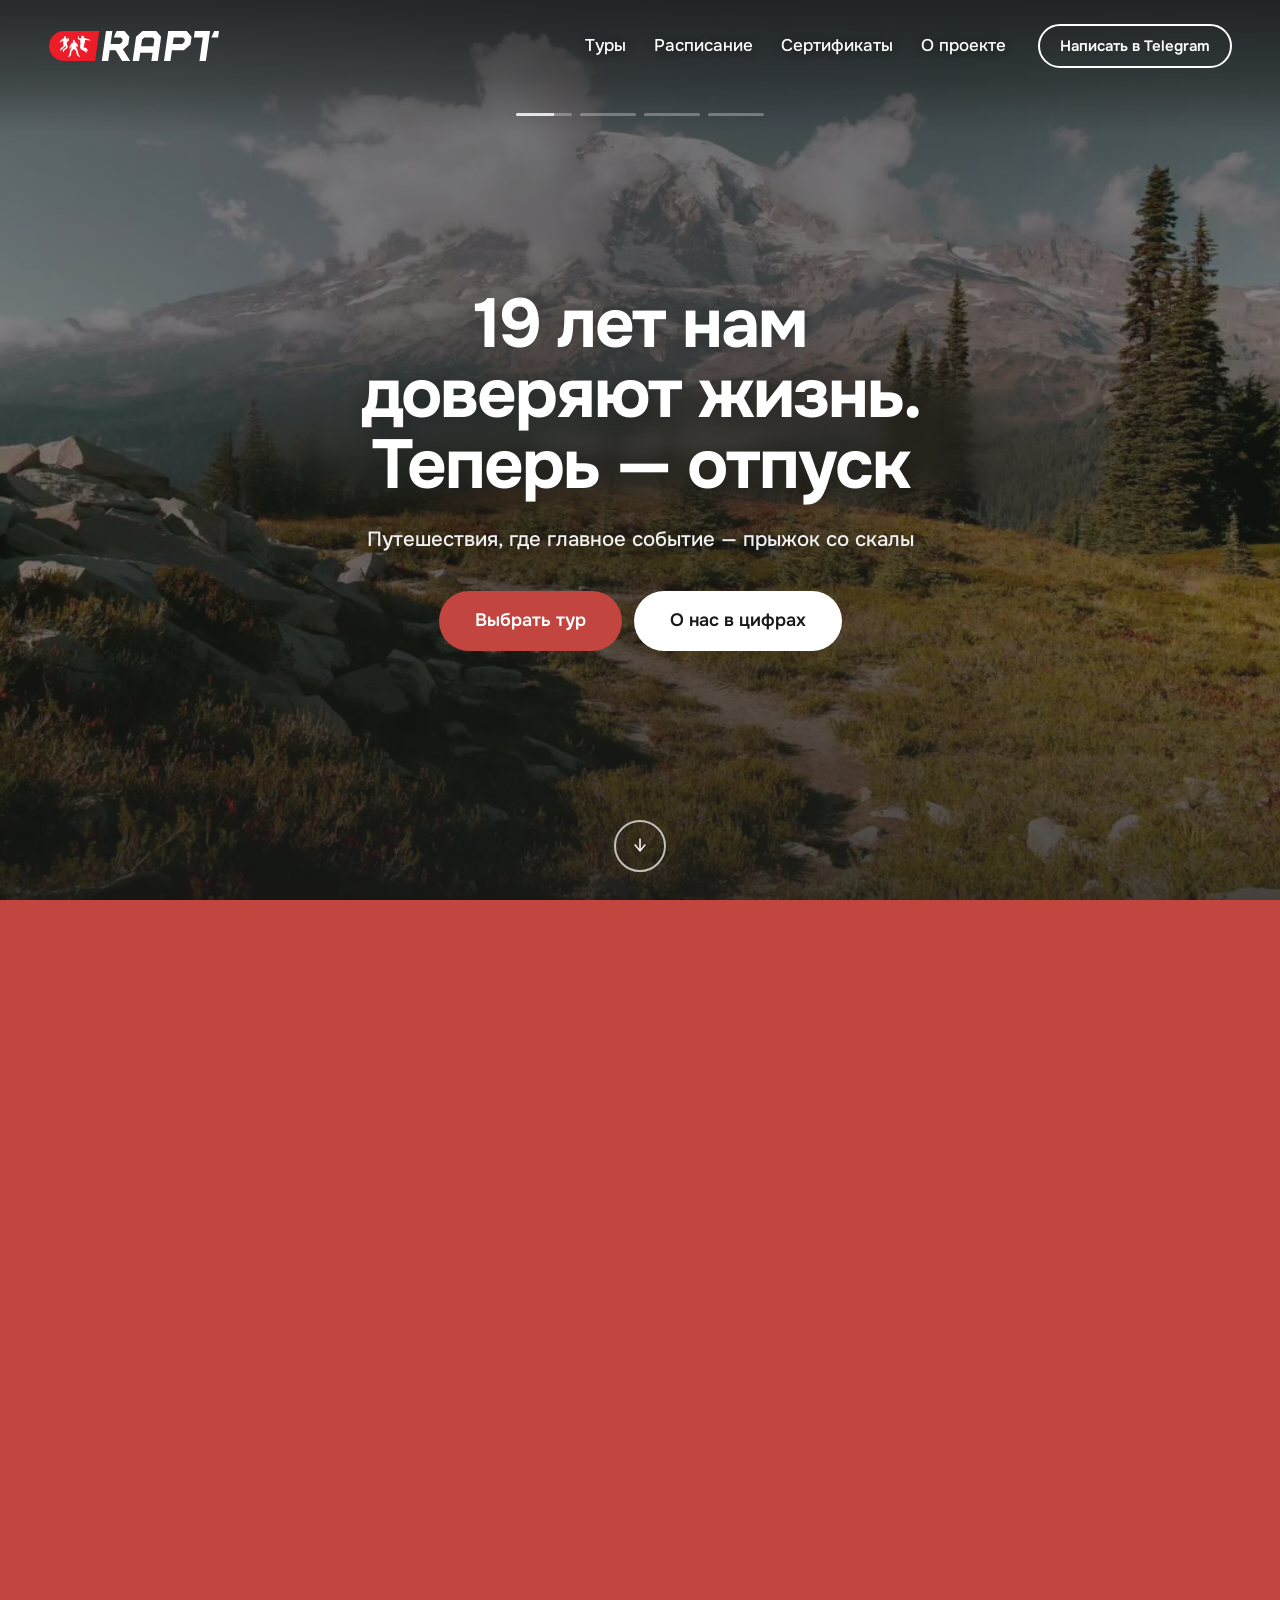
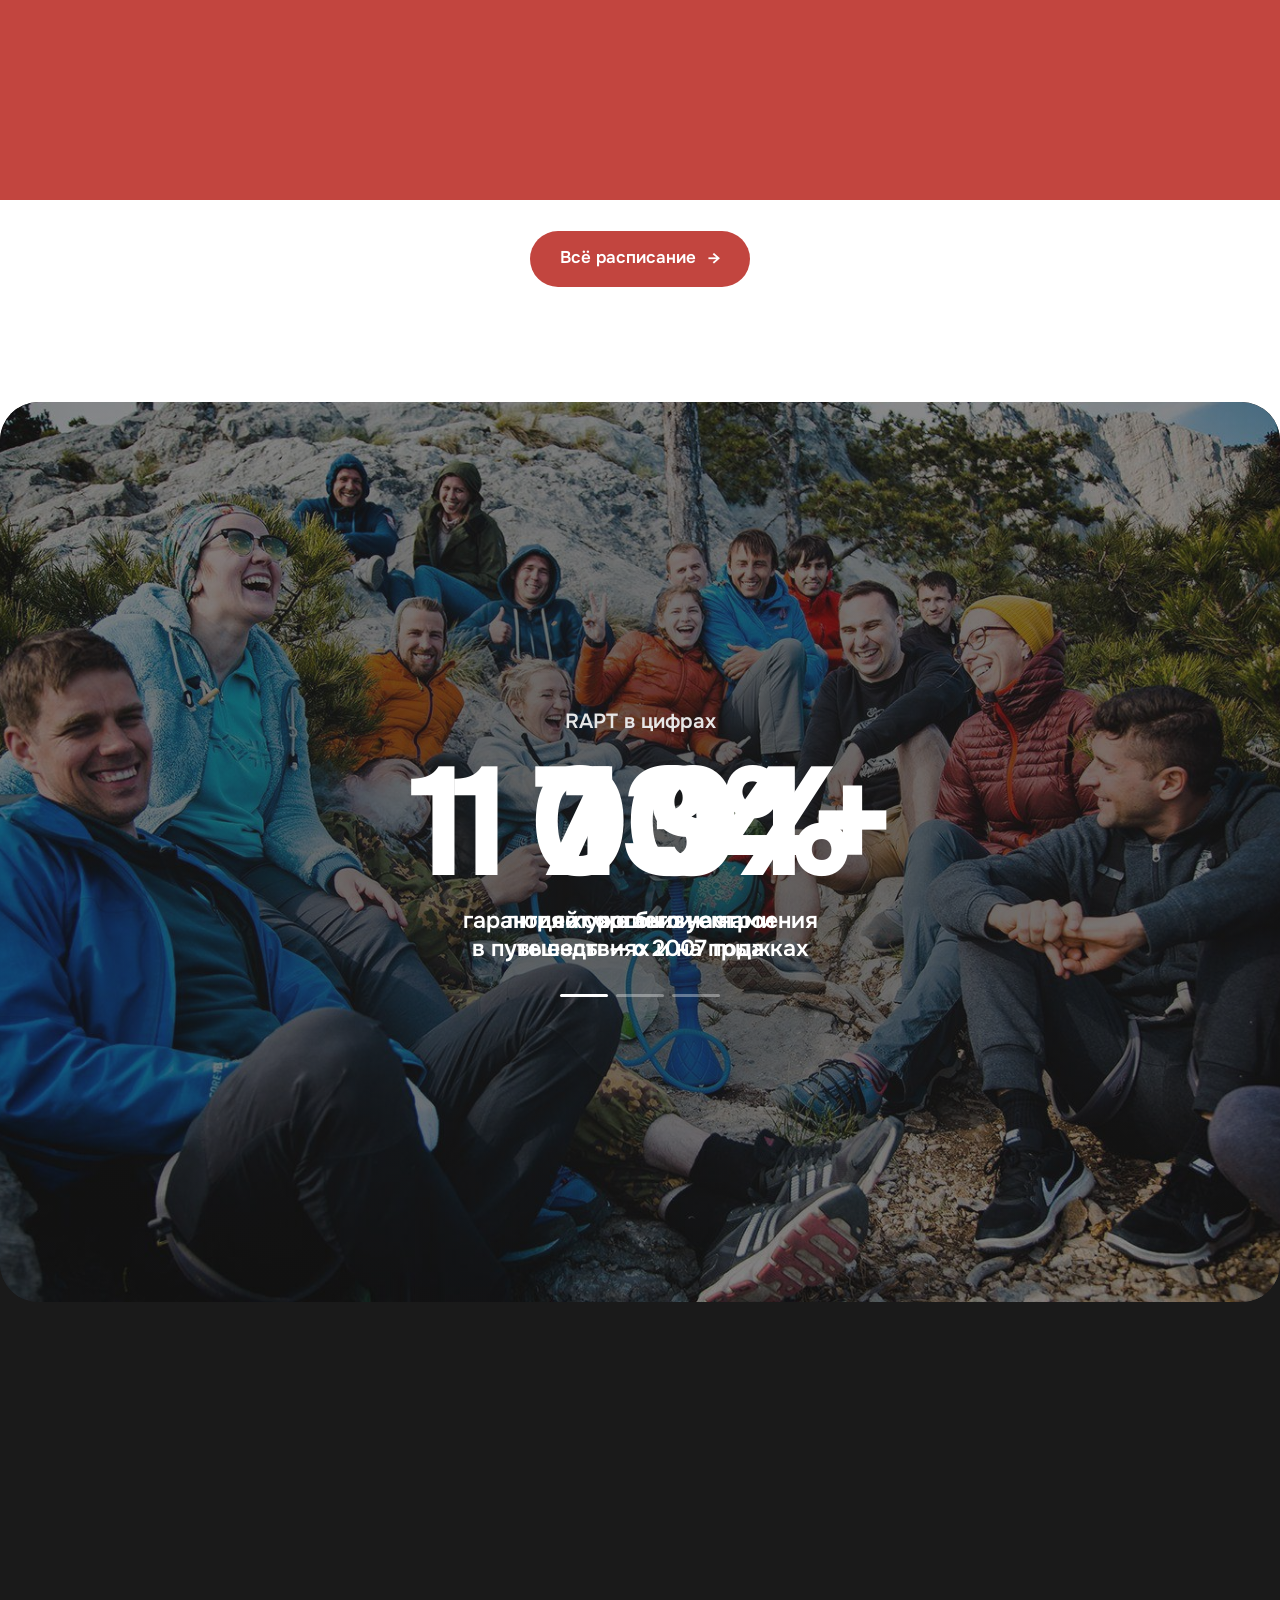
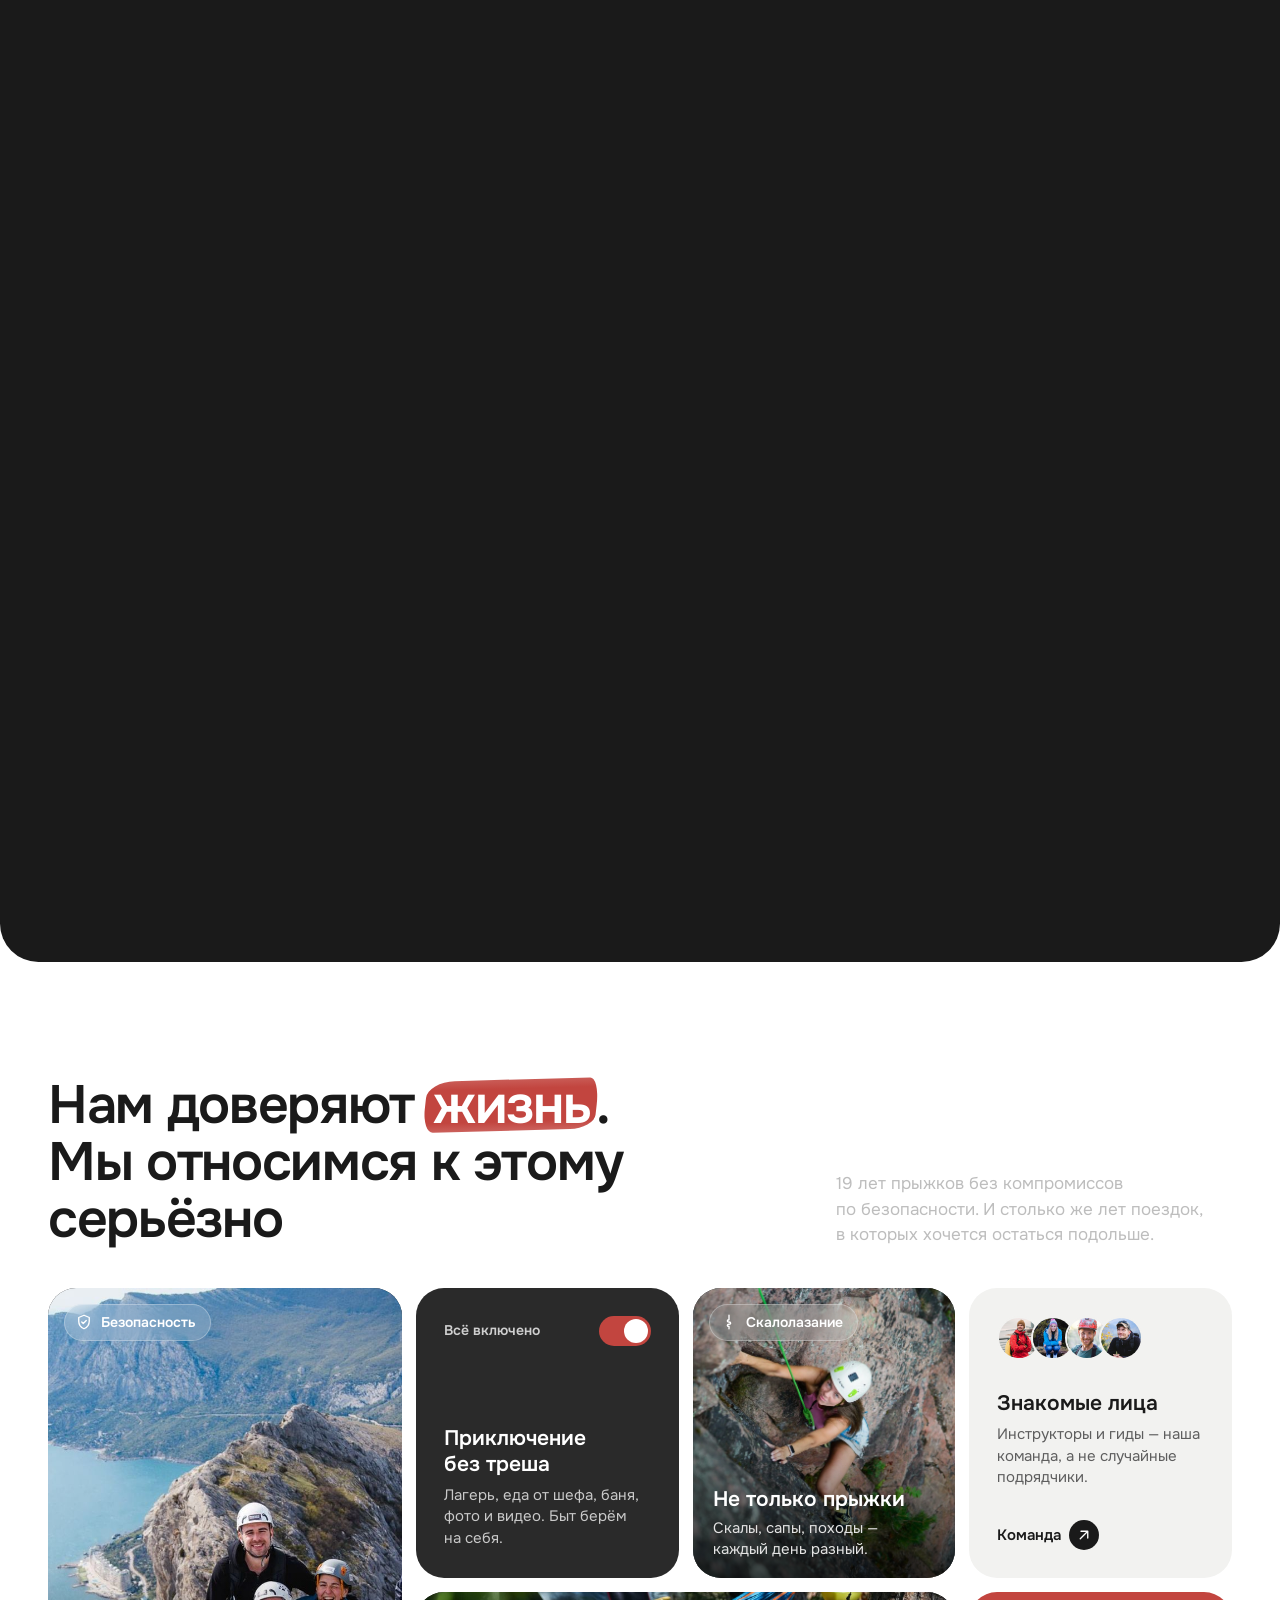
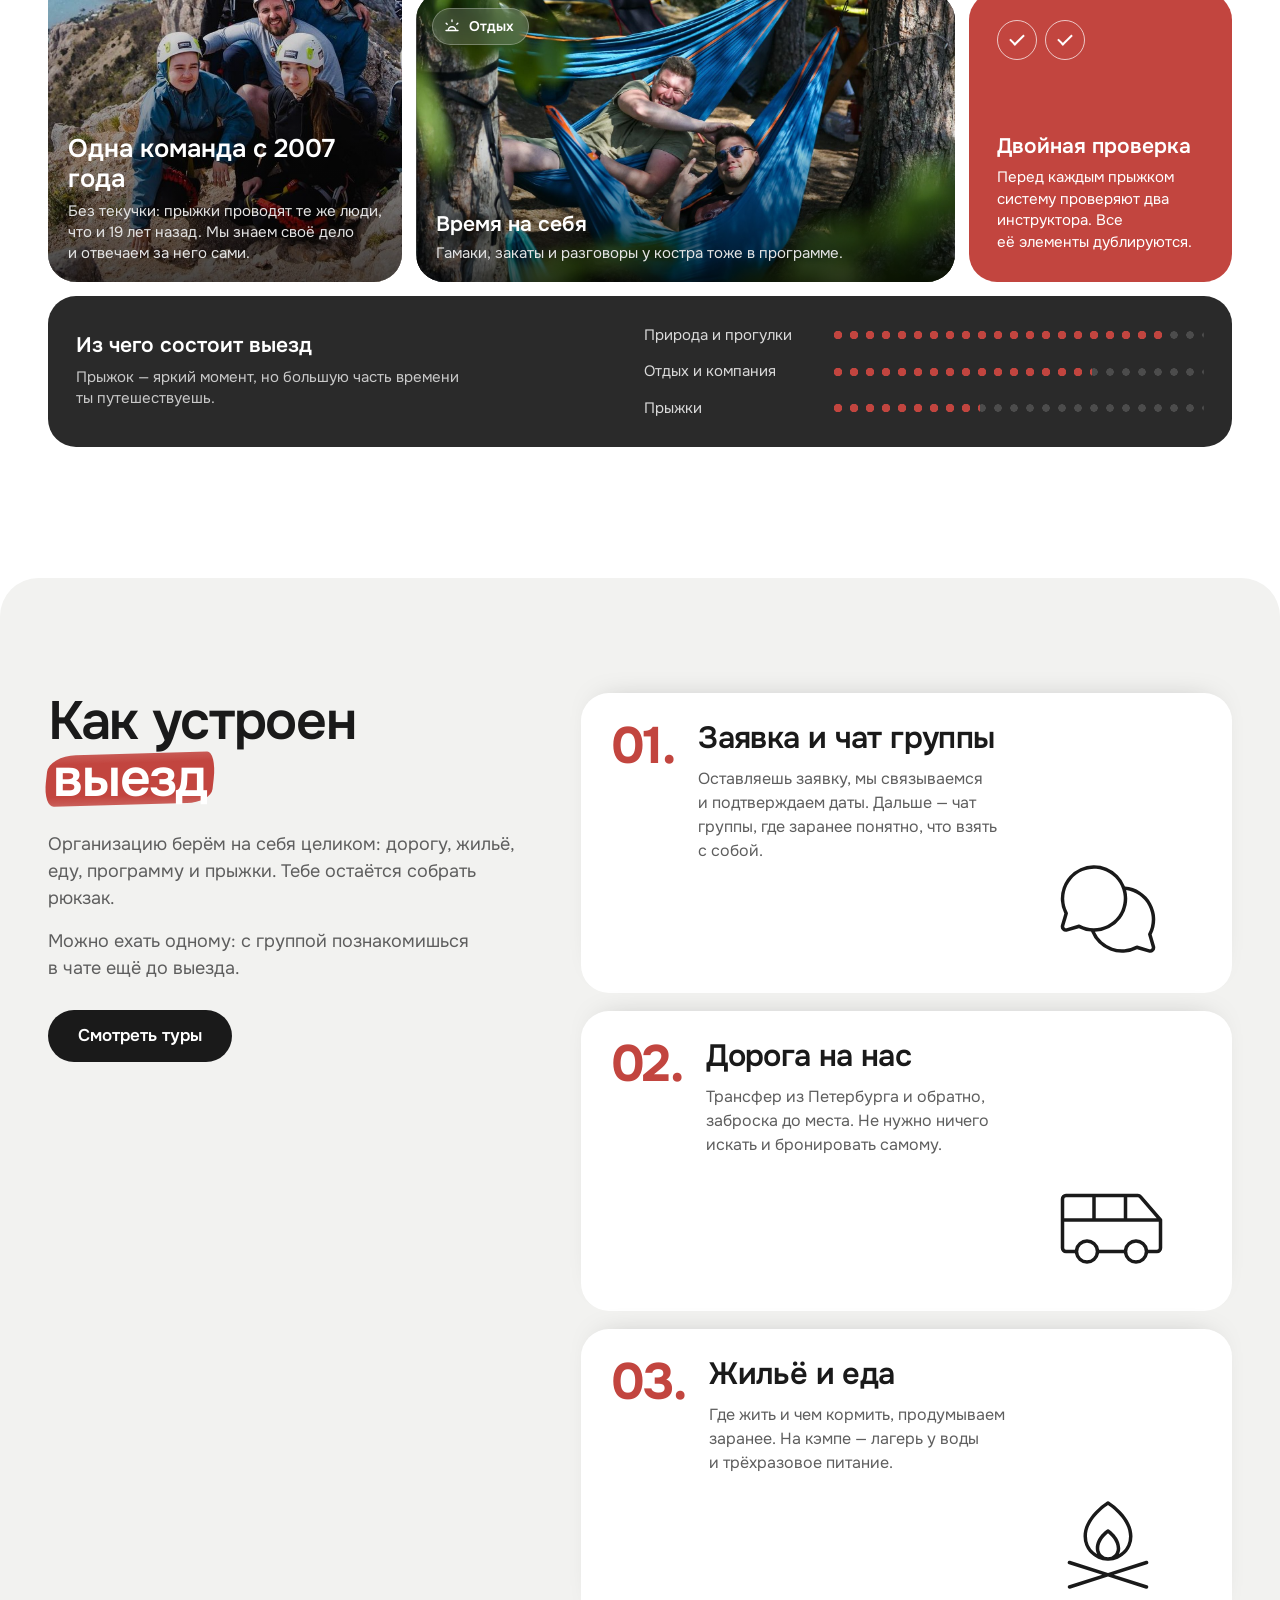
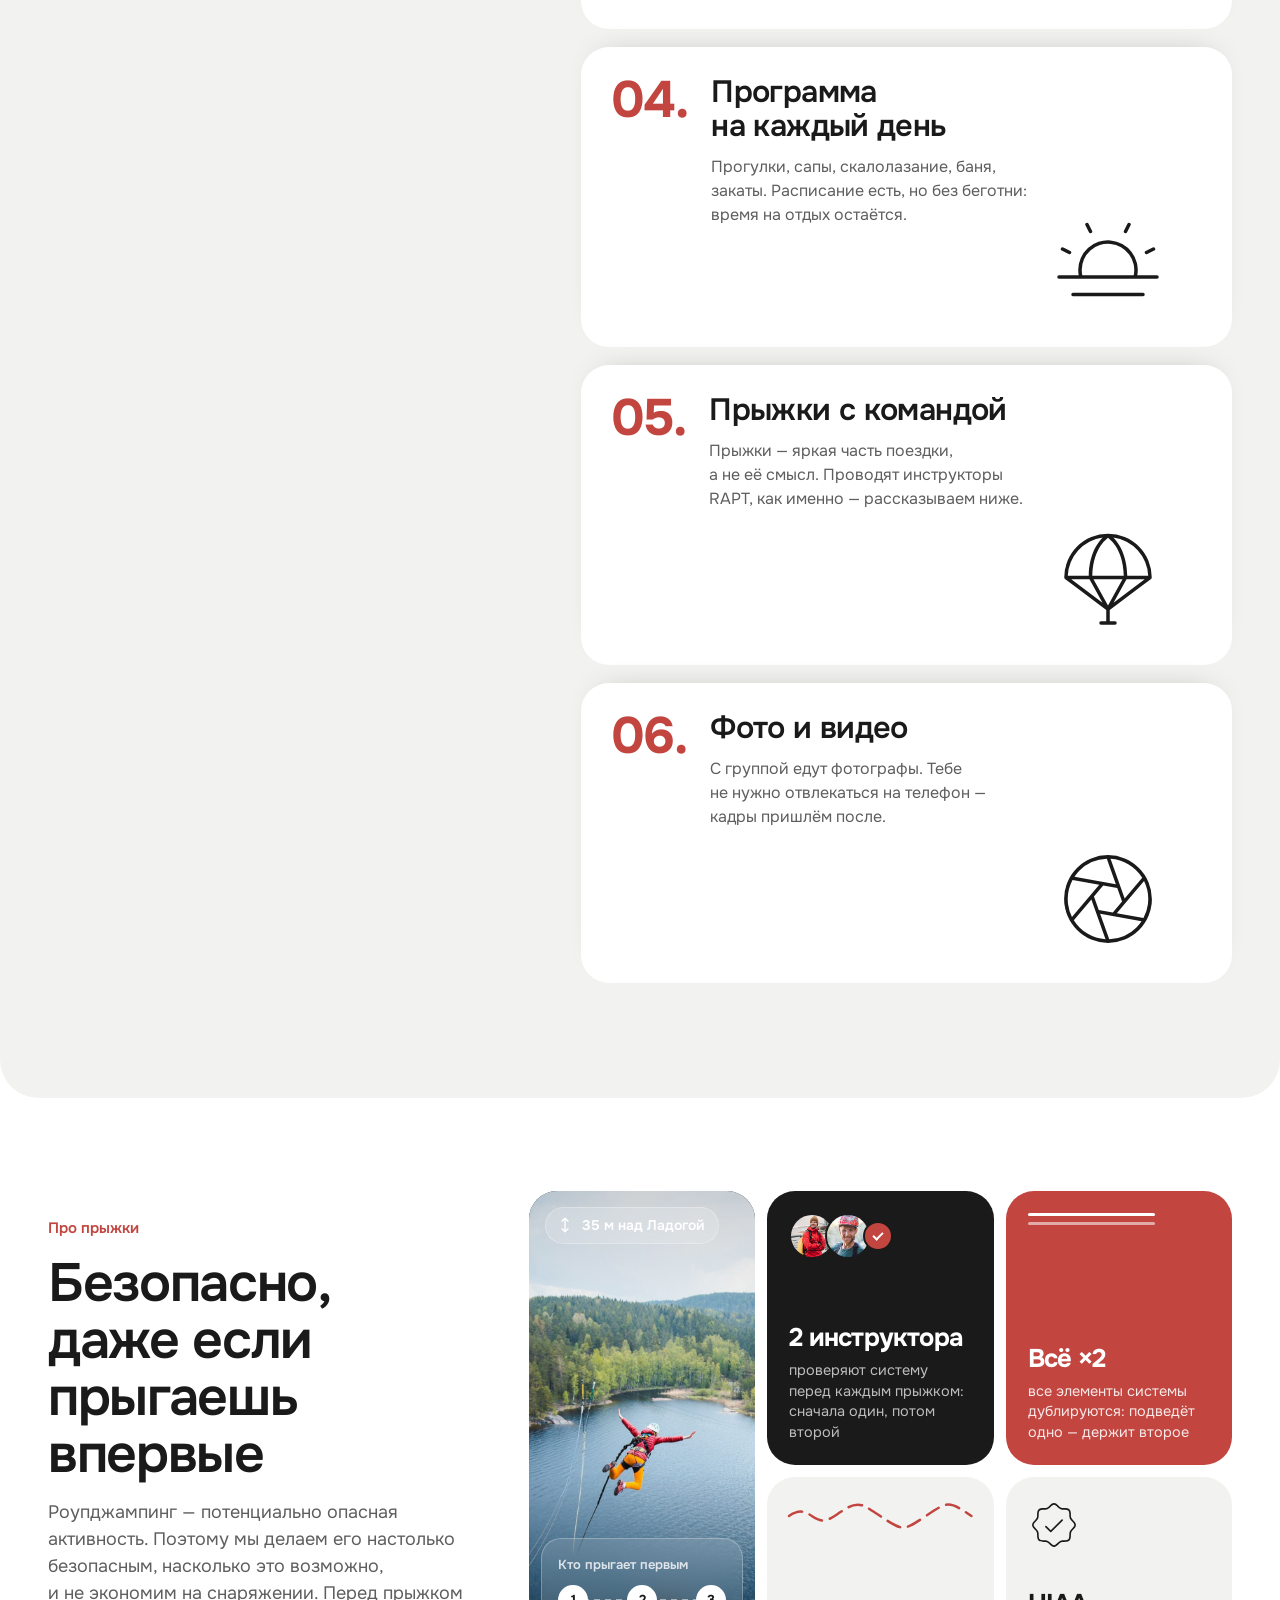
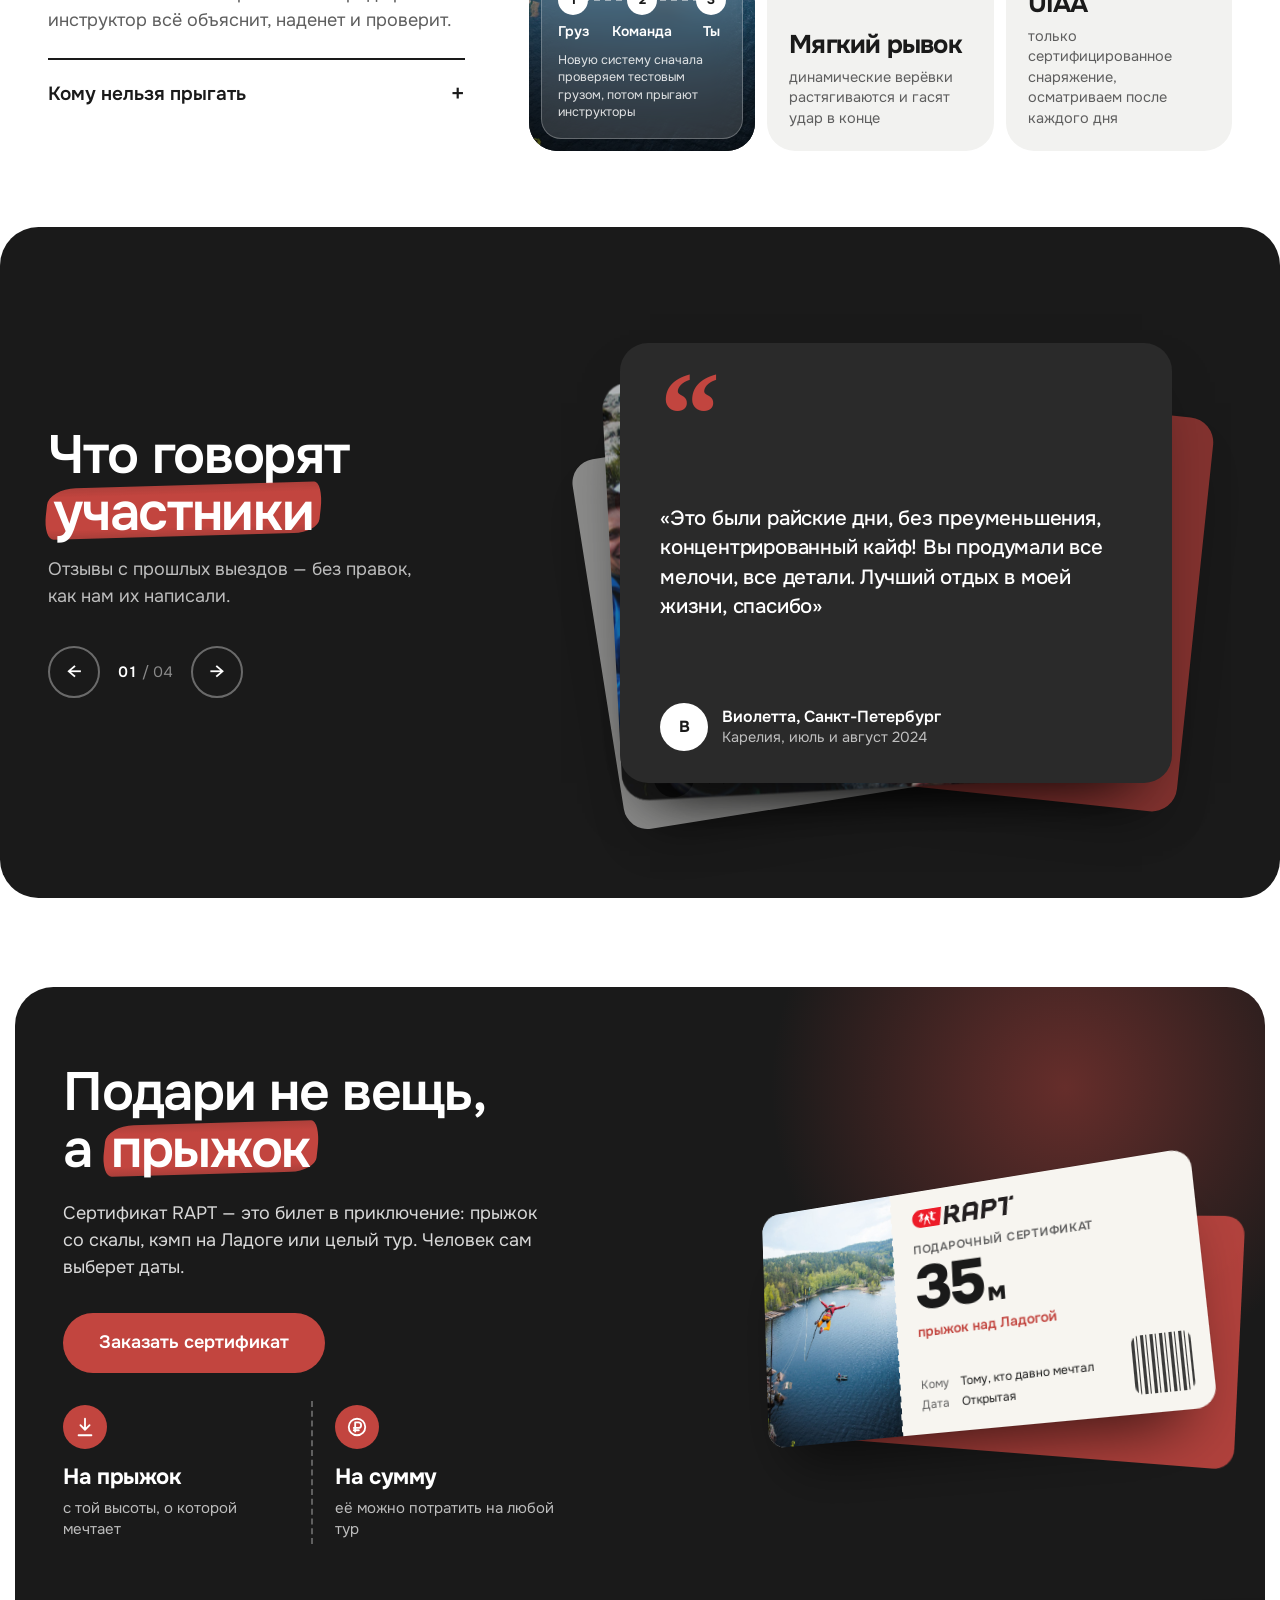
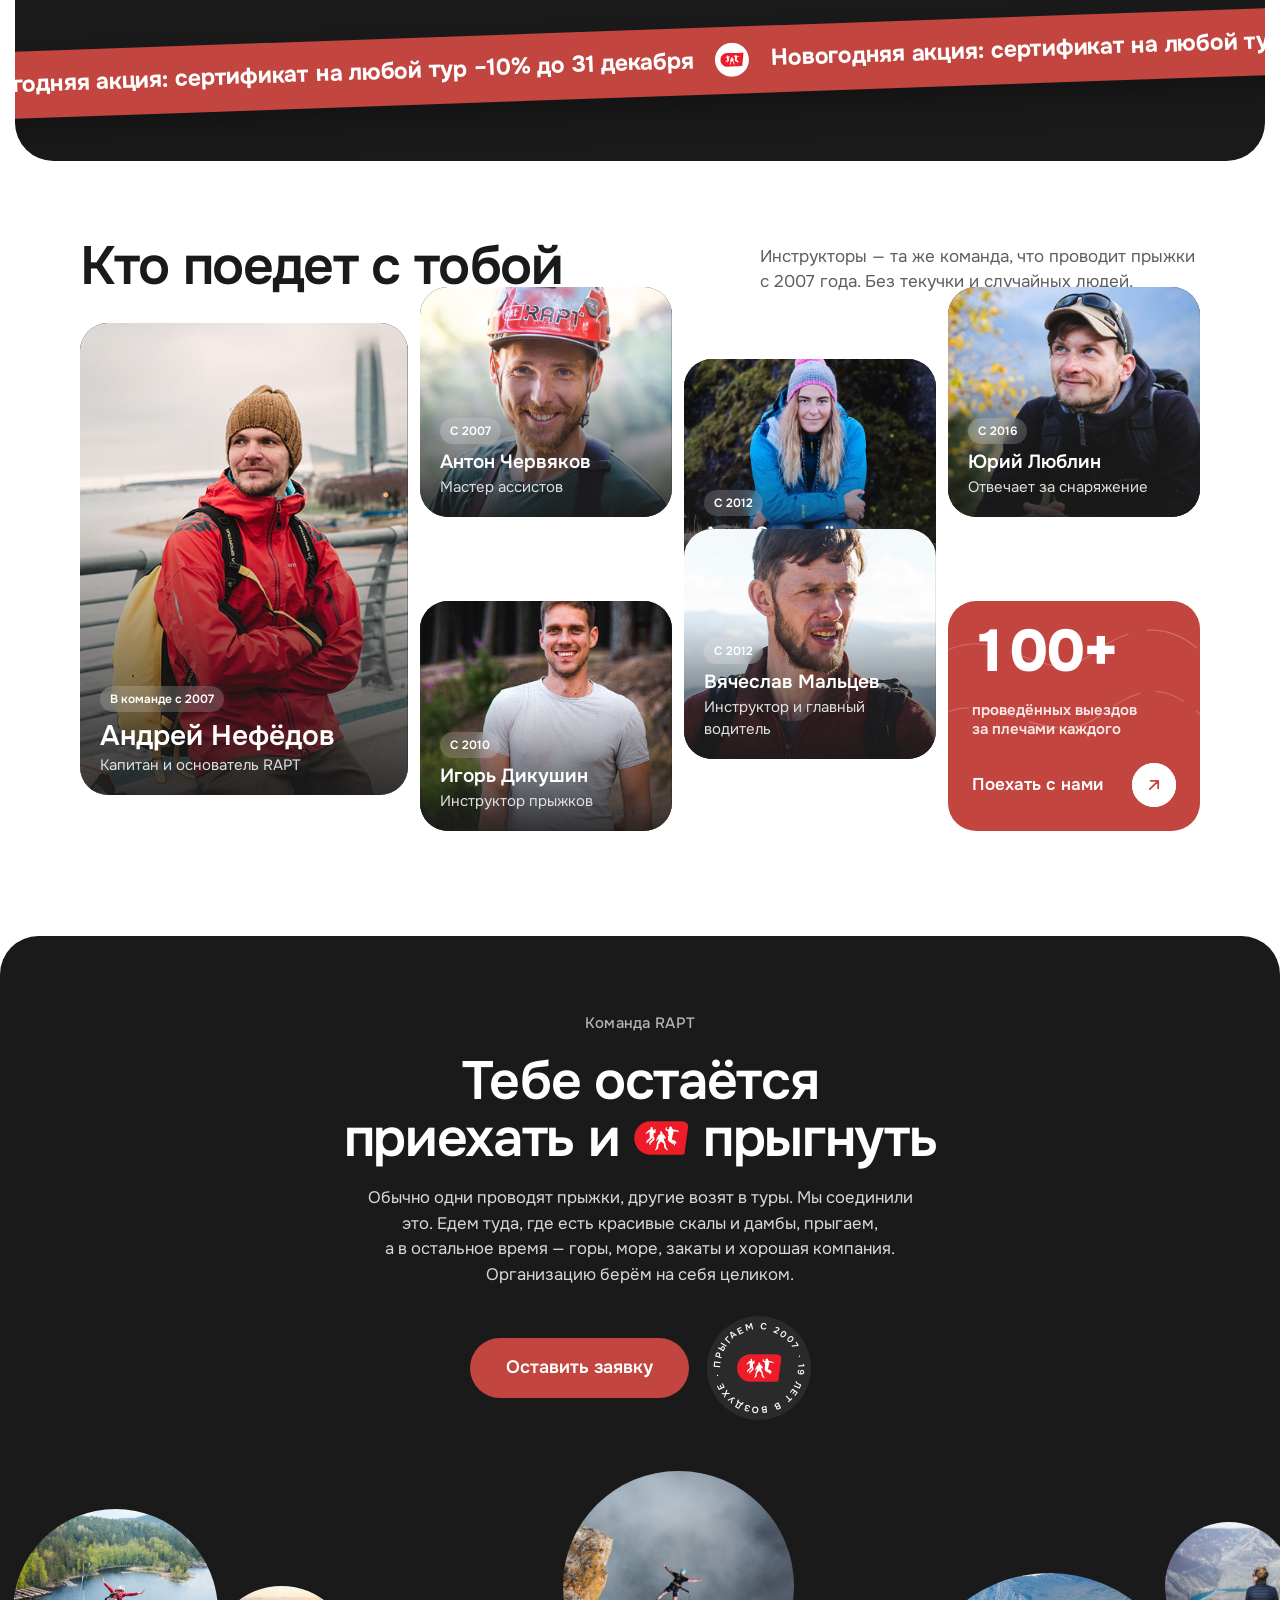
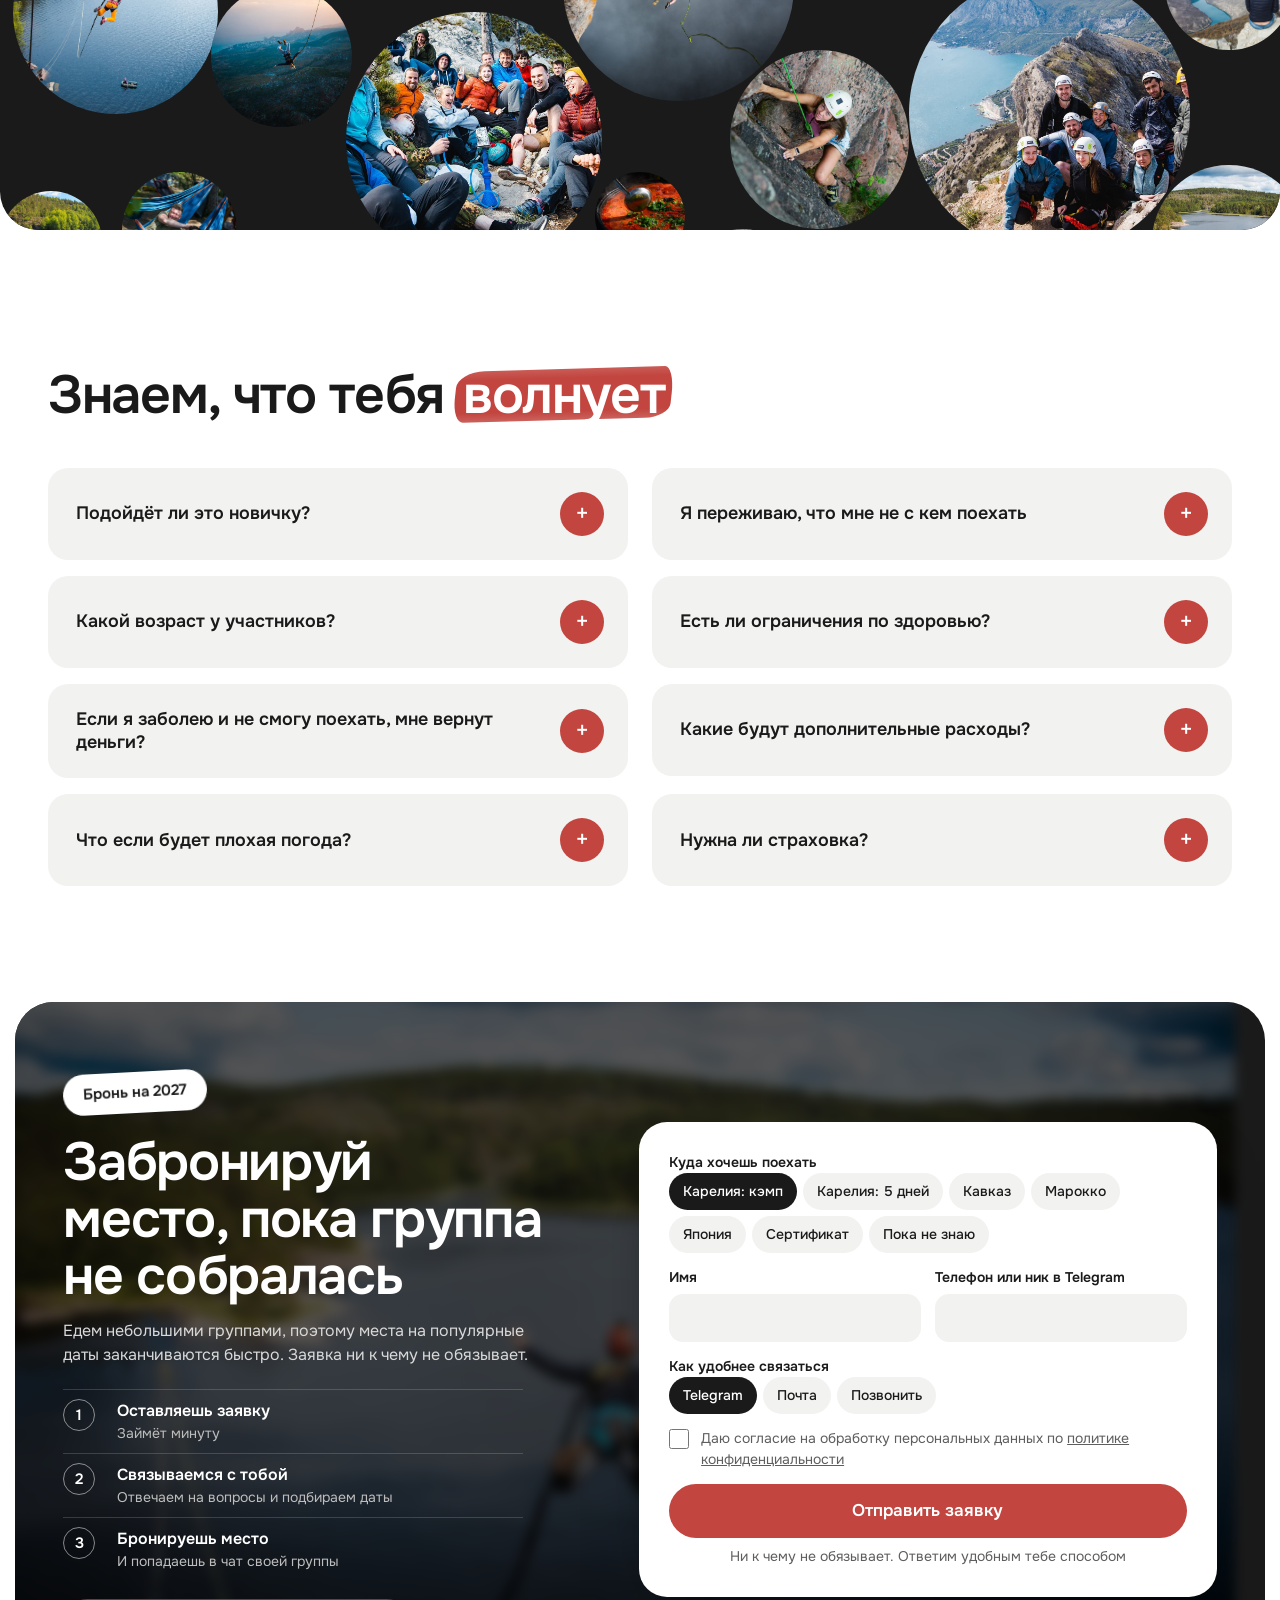
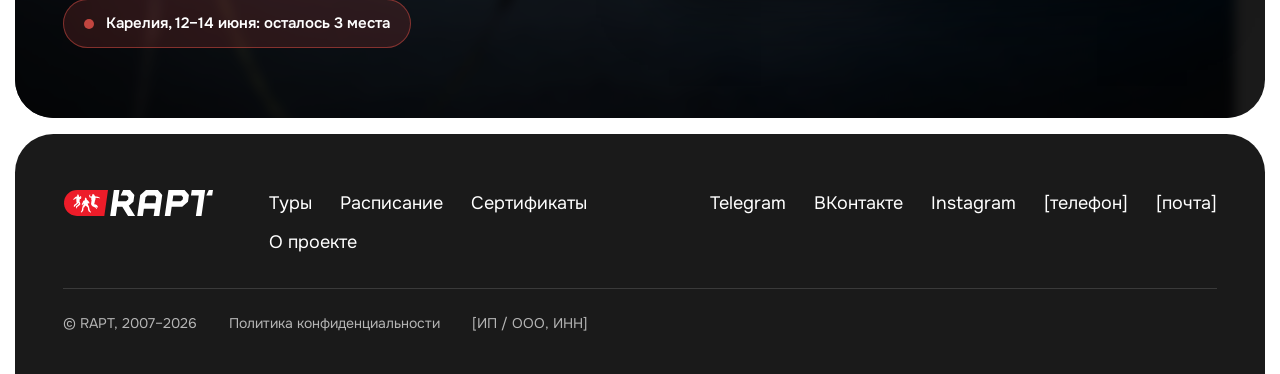
==== index.html @ cc31fd31 "RAPT: прототип сайта (главная и страница тура) Co-Authored-By: Claude Opus 5.5 <noreply@anthropic.co" ====
<!doctype html>
<html lang="ru">
<head>
<meta charset="utf-8">
<meta name="viewport" content="width=device-width, initial-scale=1">
<title>RAPT&nbsp;— туры с&nbsp;прыжками и&nbsp;роупджампинг</title>
<meta name="description" content="RAPT: путешествия, где главное событие — прыжок со скалы. Команда проводит прыжки с 2007 года. Карелия, Кавказ, Марокко, Япония и другие направления.">
<link rel="preconnect" href="https://fonts.googleapis.com">
<link rel="preconnect" href="https://fonts.gstatic.com" crossorigin>
<link rel="stylesheet" href="https://fonts.googleapis.com/css2?family=Onest:wght@400;500;600;700&display=swap">
<link rel="stylesheet" href="css/style.css?v=20261120n">
<link rel="icon" href="assets/logo/rapt-logo-dark.svg">
<!-- Яндекс Метрика: вставить счётчик сюда. Цели: отправка формы (form_sent), клики по Telegram / телефону / почте (contact_click) -->
</head>
<body>

<a class="skip" href="#main">Перейти к&nbsp;содержанию</a>

<header class="header" id="top">
  <div class="header__in">
    <a class="header__logo" href="#top" aria-label="RAPT — на главную">
      <img src="assets/logo/rapt-logo-light.svg" alt="RAPT" width="171" height="30">
    </a>
    <nav class="nav" id="nav" aria-label="Основное меню">
      <a href="#tours">Туры</a>
      <a href="#tours">Расписание</a>
      <a href="#certificates">Сертификаты</a>
      <a href="#about">О&nbsp;проекте</a>
    </nav>
    <a class="btn btn--ghost header__tg" href="https://t.me/" data-goal="contact_click">Написать в&nbsp;Telegram</a>
    <button class="burger" type="button" aria-expanded="false" aria-controls="nav" aria-label="Открыть меню"><span></span><span></span></button>
  </div>
</header>

<main id="main">

  <!-- 1. Первый экран: слайдер. Слайды листаются сами, полоски сверху показывают прогресс.
       Первый слайд — позиционирование, дальше — главные туры сезона.
       Фон у всех слайдов общий — одно видео без звука; листаются только тексты и кнопки -->
  <section class="slider" id="slider" aria-roledescription="карусель" aria-label="Главное">
    <video class="slider__video" autoplay muted loop playsinline poster="assets/video/cert-hero-poster.jpg" aria-hidden="true">
      <source src="assets/video/cert-hero.mp4" type="video/mp4">
    </video>
    <div class="slider__shade" aria-hidden="true"></div>

    <div class="slider__bars" role="tablist" aria-label="Выбор слайда">
      <button role="tab" aria-label="Слайд 1: RAPT" aria-selected="true"><i></i></button>
      <button role="tab" aria-label="Слайд 2: Карелия"><i></i></button>
      <button role="tab" aria-label="Слайд 3: Кавказ"><i></i></button>
      <button role="tab" aria-label="Слайд 4: Сертификат"><i></i></button>
    </div>

    <div class="slide is-active" aria-roledescription="слайд" aria-label="1 из 4">
      <div class="slide__in">
        <h1 class="slide__title">19&nbsp;лет нам доверяют жизнь. Теперь&nbsp;— отпуск</h1>
        <p class="slide__sub">Путешествия, где главное событие&nbsp;— прыжок со&nbsp;скалы</p>
        <div class="slide__btns">
          <a class="btn btn--red btn--lg" href="#tours">Выбрать тур</a>
          <a class="btn btn--white btn--lg" href="#numbers">О&nbsp;нас в&nbsp;цифрах</a>
        </div>
      </div>
    </div>

    <div class="slide" aria-roledescription="слайд" aria-label="2 из 4" aria-hidden="true">
      <div class="slide__in">
        <p class="slide__tag">Лето 2027</p>
        <h2 class="slide__title">Карелия: три дня без&nbsp;города</h2>
        <p class="slide__sub">Шхера на&nbsp;Ладоге, прыжки над&nbsp;водой, баня на&nbsp;берегу</p>
        <div class="slide__btns"><a class="btn btn--white btn--lg" href="tour.html" tabindex="-1">Смотреть программу</a></div>
      </div>
    </div>

    <div class="slide" aria-roledescription="слайд" aria-label="3 из 4" aria-hidden="true">
      <div class="slide__in">
        <p class="slide__tag">Набираем группу</p>
        <h2 class="slide__title">Кавказ: каньоны, горы и&nbsp;прыжки</h2>
        <p class="slide__sub">7–14 августа 2027, 8 дней</p>
        <div class="slide__btns"><a class="btn btn--white btn--lg" href="#tours" tabindex="-1">Подробнее</a></div>
      </div>
    </div>

    <div class="slide" aria-roledescription="слайд" aria-label="4 из 4" aria-hidden="true">
      <div class="slide__in">
        <p class="slide__tag">Подарок</p>
        <h2 class="slide__title">Сертификат на&nbsp;прыжок, который запомнят</h2>
        <p class="slide__sub">На&nbsp;конкретную высоту или&nbsp;на&nbsp;любой тур</p>
        <div class="slide__btns"><a class="btn btn--white btn--lg" href="#certificates" tabindex="-1">Выбрать сертификат</a></div>
      </div>
    </div>

    <a class="slider__down" href="#tours" aria-label="Листать вниз">↓</a>
  </section>

  <!-- 3. Ближайшие туры. Даты, цены и места — пока рыба, заменить на настоящие.
       Фото в карточке: несколько <img> внутри .card__ph--gallery, при наведении они листаются по движению мыши.
       Полоса «занято N из M мест»: в style у .seats задаётся --fill (доля занятых мест, от 0 до 1) -->
  <section class="tours" id="tours" aria-labelledby="tours-title">
    <svg width="0" height="0" style="position:absolute" aria-hidden="true">
      <symbol id="i-jump" viewBox="0 0 24 24" fill="none" stroke="currentColor" stroke-width="1.8" stroke-linecap="round" stroke-linejoin="round"><path d="M12 3v12m0 0-4-4m4 4 4-4M5 21h14"/></symbol>
      <symbol id="i-level" viewBox="0 0 24 24" fill="none" stroke="currentColor" stroke-width="1.8" stroke-linecap="round" stroke-linejoin="round"><path d="M12 3 4 6v6c0 4.5 3.4 8.3 8 9 4.6-.7 8-4.5 8-9V6l-8-3Z"/><path d="m8.5 12 2.5 2.5 4.5-5"/></symbol>
      <symbol id="i-home" viewBox="0 0 24 24" fill="none" stroke="currentColor" stroke-width="1.8" stroke-linecap="round" stroke-linejoin="round"><path d="M3 11 12 4l9 7"/><path d="M5 10v10h14V10"/><path d="M10 20v-5h4v5"/></symbol>
      <symbol id="i-plane" viewBox="0 0 24 24" fill="none" stroke="currentColor" stroke-width="1.8" stroke-linecap="round" stroke-linejoin="round"><path d="M10.5 13.5 3 11l1.5-1.5 8 1L17 6a2.1 2.1 0 0 1 3 3l-4.5 4.5 1 8L15 23l-2.5-7.5"/></symbol>
    </svg>
    <div class="wrap tours__head">
      <div>
        <h2 class="h2" id="tours-title">Ближайшие туры</h2>
        <p class="tours__lead">Выезды с&nbsp;прыжками на&nbsp;2027 год. Едем небольшой группой, дорогу, жильё, снаряжение и&nbsp;инструкторов берём на&nbsp;себя&nbsp;— тебе остаётся выбрать даты.</p>
      </div>
      <div class="tours__arrows">
        <button class="arrow" type="button" data-dir="-1" aria-label="Предыдущие туры">←</button>
        <button class="arrow" type="button" data-dir="1" aria-label="Следующие туры">→</button>
      </div>
    </div>

    <!-- Порядок карточек задаётся вручную: горящие и плохо набирающиеся направления — первыми -->
    <ul class="track" id="track">
      <li class="card" style="--i:0">
        <div class="card__ph card__ph--gallery"><img class="card__img" src="assets/img/karelia-camp.jpg" alt="Прыжок с верёвкой над озером в Карелии" loading="lazy"><img class="card__img" src="assets/img/karelia-jump-v.jpg" alt="Прыжок со скалы над водой" loading="lazy"><img class="card__img" src="assets/img/hammock.jpg" alt="Гамаки в лагере" loading="lazy"><img class="card__img" src="assets/img/karelia-food.jpg" alt="Ужин на костре" loading="lazy"></div>
        <div class="card__body">
          <p class="badge badge--hot">Осталось 3 места</p>
          <h3 class="card__title">Карелия: экстрим-кэмп</h3>
          <p class="card__meta">12–14 июня 2027 · 3 дня<br><b>от&nbsp;34 900 ₽</b></p>
          <ul class="facts">
            <li><svg class="ico"><use href="#i-jump"/></svg>Прыжки с&nbsp;верёвкой над&nbsp;Ладогой</li>
            <li><svg class="ico"><use href="#i-level"/></svg>Без&nbsp;опыта&nbsp;— всему научим на&nbsp;месте</li>
            <li><svg class="ico"><use href="#i-home"/></svg>Палатки, баня и&nbsp;еда уже в&nbsp;цене</li>
          </ul>
          <div class="seats" style="--fill:0.750">
            <p class="seats__label">Занято 9 из&nbsp;12 мест</p>
            <div class="seats__bar"><i></i></div>
          </div>
          <a class="btn btn--line" href="tour.html">Подробнее</a>
        </div>
      </li>
      <li class="card" style="--i:1">
        <div class="card__ph card__ph--gallery"><img class="card__img" src="assets/img/caucasus.jpg" alt="Девушка сидит над каньоном на Кавказе" loading="lazy"><img class="card__img" src="assets/img/climb.jpg" alt="Скалолазание" loading="lazy"><img class="card__img" src="assets/img/group.jpg" alt="Участники на скалах" loading="lazy"></div>
        <div class="card__body">
          <p class="badge">Набираем группу</p>
          <h3 class="card__title">Кавказ</h3>
          <p class="card__meta">7–14 августа 2027 · 8 дней<br><b>от&nbsp;79 000 ₽</b></p>
          <ul class="facts">
            <li><svg class="ico"><use href="#i-jump"/></svg>Прыжки над&nbsp;Сулакским каньоном</li>
            <li><svg class="ico"><use href="#i-level"/></svg>Подойдёт новичкам</li>
            <li><svg class="ico"><use href="#i-home"/></svg>Гостевой дом и&nbsp;трансферы включены</li>
          </ul>
          <div class="seats" style="--fill:0.357">
            <p class="seats__label">Занято 5 из&nbsp;14 мест</p>
            <div class="seats__bar"><i></i></div>
          </div>
          <a class="btn btn--line" href="#">Подробнее</a>
        </div>
      </li>
      <li class="card" style="--i:2">
        <div class="card__ph card__ph--gallery"><img class="card__img" src="assets/img/karelia-sup.jpg" alt="Участники на сапах на озере в Карелии" loading="lazy"><img class="card__img" src="assets/img/boat.jpg" alt="Заброска на лодке по Ладоге" loading="lazy"><img class="card__img" src="assets/img/karelia-rock.jpg" alt="Скала у воды" loading="lazy"><img class="card__img" src="assets/img/chair.jpg" alt="Отдых в шезлонге у озера" loading="lazy"></div>
        <div class="card__body">
          <p class="badge">Набираем группу</p>
          <h3 class="card__title">Карелия: второй формат</h3>
          <p class="card__meta">22–26 июля 2027 · 5 дней<br><b>от&nbsp;49 900 ₽</b></p>
          <ul class="facts">
            <li><svg class="ico"><use href="#i-jump"/></svg>Два дня прыжков и&nbsp;день на&nbsp;сапах</li>
            <li><svg class="ico"><use href="#i-level"/></svg>Без&nbsp;опыта</li>
            <li><svg class="ico"><use href="#i-home"/></svg>Домики у&nbsp;воды и&nbsp;баня включены</li>
          </ul>
          <div class="seats" style="--fill:0.500">
            <p class="seats__label">Занято 6 из&nbsp;12 мест</p>
            <div class="seats__bar"><i></i></div>
          </div>
          <a class="btn btn--line" href="#">Подробнее</a>
        </div>
      </li>
      <li class="card" style="--i:3">
        <div class="card__ph"><div class="card__img card__img--soon" aria-hidden="true"><span>Марокко</span><small>Фото с&nbsp;разведки&nbsp;— скоро</small></div></div>
        <div class="card__body">
          <p class="badge badge--soft">Скоро анонс</p>
          <h3 class="card__title">Марокко</h3>
          <p class="card__meta">Октябрь 2027 · 9 дней<br><b>от&nbsp;129 000 ₽</b></p>
          <ul class="facts">
            <li><svg class="ico"><use href="#i-jump"/></svg>Прыжки в&nbsp;ущелье Тодра</li>
            <li><svg class="ico"><use href="#i-home"/></svg>Ночь в&nbsp;лагере в&nbsp;пустыне</li>
            <li><svg class="ico"><use href="#i-plane"/></svg>Перелёт оплачивается отдельно</li>
          </ul>
          <p class="seats__label seats__label--wait">Уже в&nbsp;листе ожидания: 7 человек</p>
          <a class="btn btn--line" href="#">Подробнее</a>
        </div>
      </li>
      <li class="card" style="--i:4">
        <div class="card__ph"><div class="card__img card__img--soon" aria-hidden="true"><span>Япония</span><small>Фото с&nbsp;разведки&nbsp;— скоро</small></div></div>
        <div class="card__body">
          <p class="badge badge--soft">Скоро анонс</p>
          <h3 class="card__title">Япония</h3>
          <p class="card__meta">Ноябрь 2027 · 10 дней<br><b>от&nbsp;189 000 ₽</b></p>
          <ul class="facts">
            <li><svg class="ico"><use href="#i-jump"/></svg>Прыжки с&nbsp;горных мостов</li>
            <li><svg class="ico"><use href="#i-home"/></svg>Рёканы и&nbsp;горячие источники</li>
            <li><svg class="ico"><use href="#i-plane"/></svg>Перелёт оплачивается отдельно</li>
          </ul>
          <p class="seats__label seats__label--wait">Уже в&nbsp;листе ожидания: 4 человека</p>
          <a class="btn btn--line" href="#">Подробнее</a>
        </div>
      </li>
    </ul>

    <div class="wrap tours__foot">
      <a class="btn btn--red tours__all" href="#">Всё расписание<span aria-hidden="true">→</span></a>
    </div>
  </section>

  <!-- 4. RAPT в цифрах: экран залипает, при прокрутке по очереди показываются три цифры, у каждой своё фото.
       Цифры пока условные — заменить на настоящие (data-to — до какого числа считать, data-suffix — знак после) -->
  <section class="nums" id="numbers" aria-labelledby="nums-title">
    <div class="nums__sticky">
      <img class="nums__bg is-on" src="assets/img/group.jpg" alt="" loading="lazy">
      <img class="nums__bg" src="assets/img/boat.jpg" alt="" loading="lazy">
      <img class="nums__bg" src="assets/img/hammock.jpg" alt="" loading="lazy">
      <div class="nums__in">
        <h2 class="nums__title" id="nums-title">RAPT в&nbsp;цифрах</h2>
        <ol class="nums__list">
          <li class="is-on"><p class="nums__n"><span data-to="2000">2&nbsp;000</span>+</p><p class="nums__d">людей уже были с&nbsp;нами в&nbsp;путешествиях и&nbsp;на&nbsp;прыжках</p></li>
          <li><p class="nums__n"><span data-to="19">19</span></p><p class="nums__d">лет организуем выезды&nbsp;— с&nbsp;2007 года</p></li>
          <li><p class="nums__n"><span data-to="100">100</span>%</p><p class="nums__d">гарантия хорошего настроения</p></li>
        </ol>
        <div class="nums__bars" aria-hidden="true"><i class="is-on"></i><i></i><i></i></div>
      </div>
    </div>
  </section>

  <!-- 5. Почему мы -->
  <section class="why" data-bg="ink" aria-labelledby="why-title">
    <div class="wrap">
      <div class="why__head">
        <h2 class="h2 why__title" id="why-title">Нам доверяют <span class="mark">жизнь</span>. Мы&nbsp;относимся к&nbsp;этому серьёзно</h2>
        <p class="why__lead">19 лет прыжков без&nbsp;компромиссов по&nbsp;безопасности. И&nbsp;столько&nbsp;же&nbsp;лет поездок, в&nbsp;которых хочется остаться подольше.</p>
      </div>
      <div class="mosaic">
        <figure class="ph ph--big">
          <img src="assets/img/team.jpg" alt="Команда и участники в касках на вершине скалы над морем" loading="lazy">
          <span class="ph__pill"><svg viewBox="0 0 24 24" aria-hidden="true"><path d="M12 3 5 6v5c0 4.4 3 8.3 7 10 4-1.7 7-5.6 7-10V6z"/><path d="m9 12 2 2 4-4"/></svg>Безопасность</span>
          <figcaption><b>Одна команда с&nbsp;2007 года</b>Без&nbsp;текучки: прыжки проводят те же&nbsp;люди, что&nbsp;и&nbsp;19 лет назад. Мы&nbsp;знаем своё дело и&nbsp;отвечаем за&nbsp;него сами.</figcaption>
        </figure>

        <div class="tile tile--switch">
          <div class="sw"><span>Всё включено</span><i class="sw__t" aria-hidden="true"></i></div>
          <div><h3>Приключение без&nbsp;треша</h3><p>Лагерь, еда от&nbsp;шефа, баня, фото и&nbsp;видео. Быт берём на&nbsp;себя.</p></div>
        </div>

        <figure class="ph">
          <img src="assets/img/climb.jpg" alt="Участница лезет по скале со страховкой" loading="lazy">
          <span class="ph__pill"><svg viewBox="0 0 24 24" aria-hidden="true"><path d="M12 3v6M12 9c-3 0-3 3 0 3s3 3 0 3-3 3 0 3v3"/></svg>Скалолазание</span>
          <figcaption><b>Не&nbsp;только прыжки</b>Скалы, сапы, походы&nbsp;— каждый день разный.</figcaption>
        </figure>

        <a class="tile tile--crew" href="#crew">
          <span class="faces" aria-hidden="true"><img src="assets/img/team/andrey.jpg" alt=""><img src="assets/img/team/anya.jpg" alt=""><img src="assets/img/team/anton.jpg" alt=""><img src="assets/img/team/yura.jpg" alt=""></span>
          <div><h3>Знакомые лица</h3><p>Инструкторы и&nbsp;гиды&nbsp;— наша команда, а&nbsp;не&nbsp;случайные подрядчики.</p></div>
          <span class="tile__go">Команда<svg viewBox="0 0 24 24" aria-hidden="true"><path d="M7 17 17 7M8 7h9v9"/></svg></span>
        </a>

        <figure class="ph ph--wide">
          <img src="assets/img/hammock.jpg" alt="Участники отдыхают в гамаках в лагере" loading="lazy">
          <span class="ph__pill"><svg viewBox="0 0 24 24" aria-hidden="true"><path d="M4 18h16M7 18a5 5 0 0 1 10 0M12 6V4M5.6 9.6 4.2 8.2M18.4 9.6l1.4-1.4"/></svg>Отдых</span>
          <figcaption><b>Время на&nbsp;себя</b>Гамаки, закаты и&nbsp;разговоры у&nbsp;костра тоже в&nbsp;программе.</figcaption>
        </figure>

        <div class="tile tile--red tile--check">
          <span class="check2" aria-hidden="true"><i></i><i></i></span>
          <div><h3>Двойная проверка</h3><p>Перед каждым прыжком систему проверяют два инструктора. Все её&nbsp;элементы дублируются.</p></div>
        </div>

        <div class="tile tile--wide tile--mix">
          <div><h3>Из&nbsp;чего состоит выезд</h3><p>Прыжок&nbsp;— яркий момент, но&nbsp;большую часть времени ты&nbsp;путешествуешь.</p></div>
          <ul class="mix" aria-label="Примерный баланс выезда">
            <li style="--v:9"><span>Природа и&nbsp;прогулки</span><i aria-hidden="true"></i></li>
            <li style="--v:7"><span>Отдых и&nbsp;компания</span><i aria-hidden="true"></i></li>
            <li style="--v:4"><span>Прыжки</span><i aria-hidden="true"></i></li>
          </ul>
        </div>
      </div>
    </div>
  </section>

  <!-- 6. Как устроены прыжки: слева — неподвижный текст, справа при прокрутке «наезжают» друг на друга карточки
       с номером, текстом и линейной иллюстрацией (рисуется, когда карточка появляется) -->
  <section class="safety trip" aria-labelledby="trip-title">
    <div class="wrap safety__in">
      <div class="safety__lead">
        <h2 class="h2" id="trip-title">Как&nbsp;устроен <span class="mark">выезд</span></h2>
        <p>Организацию берём на&nbsp;себя целиком: дорогу, жильё, еду, программу и&nbsp;прыжки. Тебе остаётся собрать рюкзак.</p>
        <p>Можно ехать одному: с&nbsp;группой познакомишься в&nbsp;чате ещё до&nbsp;выезда.</p>
        <a class="btn btn--dark trip__btn" href="#tours">Смотреть туры</a>
      </div>

      <ol class="steps-stack">
        <li class="sc" style="--n:0">
          <p class="sc__n">01.</p>
          <div class="sc__txt"><h3>Заявка и&nbsp;чат группы</h3><p>Оставляешь заявку, мы&nbsp;связываемся и&nbsp;подтверждаем даты. Дальше&nbsp;— чат группы, где&nbsp;заранее понятно, что&nbsp;взять с&nbsp;собой.</p></div>
          <svg class="sc__art sc__ico" viewBox="0 0 256 256" aria-hidden="true"><path d="M227.79,186.39a76,76,0,0,0-61-110.07A76,76,0,1,0,28.21,138.39L20.5,164.6a12,12,0,0,0,14.9,14.9l26.21-7.71a75.93,75.93,0,0,0,27.6,7.9,76,76,0,0,0,105.18,40.1l26.21,7.71a12,12,0,0,0,14.9-14.9ZM60.9,163.66l-27.76,8.17a4,4,0,0,1-5-5l8.17-27.76a4.07,4.07,0,0,0-.31-3A68,68,0,1,1,63.92,164,4.06,4.06,0,0,0,60.9,163.66Zm165.92,55.16a4,4,0,0,1-4,1l-27.76-8.17a4.07,4.07,0,0,0-3,.31A68,68,0,0,1,98,180a76,76,0,0,0,71.5-95.28A68,68,0,0,1,220,184.08a4.07,4.07,0,0,0-.31,3l8.17,27.76A4,4,0,0,1,226.82,218.82Z"/></svg>
        </li>
        <li class="sc" style="--n:1">
          <p class="sc__n">02.</p>
          <div class="sc__txt"><h3>Дорога на&nbsp;нас</h3><p>Трансфер из&nbsp;Петербурга и&nbsp;обратно, заброска до&nbsp;места. Не&nbsp;нужно ничего искать и&nbsp;бронировать самому.</p></div>
          <svg class="sc__art sc__ico" viewBox="0 0 256 256" aria-hidden="true"><path d="M251,109.4,205.47,56.3a12,12,0,0,0-9.21-4.3H32A12,12,0,0,0,20,64V176a12,12,0,0,0,12,12H52.29a28,28,0,0,0,55.42,0h56.58a28,28,0,0,0,55.42,0H240a12,12,0,0,0,12-12V112A4,4,0,0,0,251,109.4ZM199.36,61.47,239.3,108H172V60h24.26A4,4,0,0,1,199.36,61.47ZM100,108V60h64v48ZM32,60H92v48H28V64A4,4,0,0,1,32,60ZM80,204a20,20,0,1,1,20-20A20,20,0,0,1,80,204Zm112,0a20,20,0,1,1,20-20A20,20,0,0,1,192,204Zm48-24H219.71a28,28,0,0,0-55.42,0H107.71a28,28,0,0,0-55.42,0H32a4,4,0,0,1-4-4V116H244v60A4,4,0,0,1,240,180Z"/></svg>
        </li>
        <li class="sc" style="--n:2">
          <p class="sc__n">03.</p>
          <div class="sc__txt"><h3>Жильё и&nbsp;еда</h3><p>Где жить и&nbsp;чем кормить, продумываем заранее. На&nbsp;кэмпе&nbsp;— лагерь у&nbsp;воды и&nbsp;трёхразовое питание.</p></div>
          <svg class="sc__art sc__ico" viewBox="0 0 256 256" aria-hidden="true"><path d="M219.81,225.21A4,4,0,0,1,216,228a3.92,3.92,0,0,1-1.21-.19L128,200.2,41.21,227.81A3.92,3.92,0,0,1,40,228a4,4,0,0,1-1.21-7.81l76-24.19-76-24.19a4,4,0,1,1,2.42-7.62L128,191.8l86.79-27.61a4,4,0,1,1,2.42,7.62l-76,24.19,76,24.19A4,4,0,0,1,219.81,225.21ZM72,108c0-19,9.38-38.85,27.12-57.27A152,152,0,0,1,125.9,28.59a4,4,0,0,1,4.2,0,152,152,0,0,1,26.78,22.14C174.62,69.15,184,89,184,108a56,56,0,0,1-54.56,56c-.48,0-1,0-1.44,0s-1,0-1.44,0A56,56,0,0,1,72,108Zm56,48a20,20,0,0,0,20-20c0-17.39-14.37-30.53-20-35-5.63,4.48-20,17.62-20,35A20,20,0,0,0,128,156ZM80,108a48,48,0,0,0,23.28,41.13A27.83,27.83,0,0,1,100,136c0-25.84,24.73-42.63,25.78-43.33a4,4,0,0,1,4.44,0c1.05.7,25.78,17.49,25.78,43.33a27.83,27.83,0,0,1-3.28,13.13A48,48,0,0,0,176,108c0-36.37-38.49-64.76-48-71.21C118.5,43.25,80,71.68,80,108Z"/></svg>
        </li>
        <li class="sc" style="--n:3">
          <p class="sc__n">04.</p>
          <div class="sc__txt"><h3>Программа на&nbsp;каждый день</h3><p>Прогулки, сапы, скалолазание, баня, закаты. Расписание есть, но&nbsp;без&nbsp;беготни: время на&nbsp;отдых остаётся.</p></div>
          <svg class="sc__art sc__ico" viewBox="0 0 256 256" aria-hidden="true"><path d="M240,156H194.94A68,68,0,1,0,60,144a68.73,68.73,0,0,0,1.06,12H16a4,4,0,0,0,0,8H240a4,4,0,0,0,0-8ZM68,144a60,60,0,1,1,118.79,12H69.21A60.16,60.16,0,0,1,68,144Zm144,56a4,4,0,0,1-4,4H48a4,4,0,0,1,0-8H208A4,4,0,0,1,212,200ZM76.42,41.79a4,4,0,0,1,7.16-3.58l8,16a4,4,0,0,1-7.16,3.58Zm-56,52.42a4,4,0,0,1,5.37-1.79l16,8a4,4,0,0,1-3.58,7.16l-16-8A4,4,0,0,1,20.42,94.21Zm192,11.58a4,4,0,0,1,1.79-5.37l16-8a4,4,0,1,1,3.58,7.16l-16,8a4,4,0,0,1-5.37-1.79Zm-48-51.58,8-16a4,4,0,1,1,7.16,3.58l-8,16a4,4,0,0,1-7.16-3.58Z"/></svg>
        </li>
        <li class="sc" style="--n:4">
          <p class="sc__n">05.</p>
          <div class="sc__txt"><h3>Прыжки с&nbsp;командой</h3><p>Прыжки&nbsp;— яркая часть поездки, а&nbsp;не&nbsp;её&nbsp;смысл. Проводят инструкторы RAPT, как&nbsp;именно&nbsp;— рассказываем ниже.</p></div>
          <svg class="sc__art sc__ico" viewBox="0 0 256 256" aria-hidden="true"><path d="M228,120a100,100,0,0,0-200,0,4,4,0,0,0,1.3,2.94,2.81,2.81,0,0,0,.3.26L124,194v26H112a4,4,0,0,0,0,8h32a4,4,0,0,0,0-8H132V194l94.4-70.8h0A4,4,0,0,0,228,120Zm-8.09-4H172C171,67.38,152.13,40.86,140,28.79A92.14,92.14,0,0,1,219.91,116ZM128,28.89A76.67,76.67,0,0,1,145,47.64c8.36,12.69,18.27,34.71,19,68.36H92.05c.73-33.65,10.64-55.67,19-68.36A76.47,76.47,0,0,1,128,28.89ZM161.2,124,128,183.76,94.8,124Zm-75.55,0,29.74,53.54L44,124Zm84.7,0H212l-71.39,53.54ZM116,28.79C103.87,40.86,85,67.38,84,116H36.09A92.14,92.14,0,0,1,116,28.79Z"/></svg>
        </li>
        <li class="sc" style="--n:5">
          <p class="sc__n">06.</p>
          <div class="sc__txt"><h3>Фото и&nbsp;видео</h3><p>С&nbsp;группой едут фотографы. Тебе не&nbsp;нужно отвлекаться на&nbsp;телефон&nbsp;— кадры пришлём после.</p></div>
          <svg class="sc__art sc__ico" viewBox="0 0 256 256" aria-hidden="true"><path d="M198.71,57.29A100,100,0,1,0,57.29,198.71,100,100,0,1,0,198.71,57.29Zm10.37,114.27-61-11.14L210.4,87a92.26,92.26,0,0,1-1.32,84.52ZM95.87,122.13,117,97.24l32.14,5.86,11,30.77L139,158.76l-32.14-5.86ZM206.24,79.58l-40.13,47.25L133.75,36.2a92.09,92.09,0,0,1,72.49,43.38ZM63,63a91.31,91.31,0,0,1,62.26-26.88L146,94.41,51.32,77.11A92.94,92.94,0,0,1,63,63Zm-16,21.49,61,11.14L45.6,169a92.26,92.26,0,0,1,1.32-84.52Zm2.84,92,40.13-47.25,32.36,90.63a92.09,92.09,0,0,1-72.49-43.38Zm143.29,16.63a91.31,91.31,0,0,1-62.26,26.88L110,161.59l94.72,17.3A92.94,92.94,0,0,1,193.05,193.05Z"/></svg>
        </li>
      </ol>
    </div>
  </section>

  <!-- Коротко о прыжках: безопасность в шести пунктах + противопоказания -->
  <section class="jumps" aria-labelledby="jumps-title">
    <div class="wrap jumps__in">
      <div class="jumps__lead">
        <p class="jumps__kicker">Про&nbsp;прыжки</p>
        <h2 class="h2" id="jumps-title">Безопасно, даже если прыгаешь впервые</h2>
        <p>Роупджампинг&nbsp;— потенциально опасная активность. Поэтому мы&nbsp;делаем его настолько безопасным, насколько это&nbsp;возможно, и&nbsp;не&nbsp;экономим на&nbsp;снаряжении. Перед прыжком инструктор всё объяснит, наденет и&nbsp;проверит.</p>
        <details class="contra">
          <summary>Кому нельзя прыгать</summary>
          <ul>
            <li>Травмы и&nbsp;операции на&nbsp;позвоночнике, грыжи межпозвоночных дисков, сколиоз 3 степени</li>
            <li>Пороки сердца, кардиостимулятор, нарушения ритма, гипертония 2–3 стадии, сердечная недостаточность</li>
            <li>Бронхиальная астма</li>
            <li>Первые 1,5–2 месяца после операции</li>
            <li>Сильная миопия, лазерная коррекция зрения</li>
            <li>Повышенное внутричерепное давление, эпилепсия</li>
            <li>Тиреотоксикоз, беременность</li>
            <li>Психиатрические заболевания в&nbsp;стадии обострения, сильные нервные расстройства</li>
            <li>Опущение почек 2–3 степени</li>
          </ul>
          <p class="contra__src">Список составила врач Наталья Терских. Если сомневаешься&nbsp;— напиши нам до&nbsp;записи.</p>
        </details>
      </div>
      <div class="jb">
        <figure class="jb__ph">
          <img src="assets/img/karelia-jump-v.jpg" alt="Прыжок с верёвкой со скалы над озером" loading="lazy">
          <span class="ph__pill jb__pill"><svg viewBox="0 0 24 24" aria-hidden="true"><path d="M12 3v18M8 7l4-4 4 4M8 17l4 4 4-4"/></svg>35 м над&nbsp;Ладогой</span>
          <figcaption class="jb__order">
            <p class="jb__order-t">Кто прыгает первым</p>
            <ol>
              <li><b>1</b>Груз</li>
              <li><b>2</b>Команда</li>
              <li><b>3</b>Ты</li>
            </ol>
            <p class="jb__order-s">Новую систему сначала проверяем тестовым грузом, потом прыгают инструкторы</p>
          </figcaption>
        </figure>

        <div class="jb__t jb__t--dark">
          <span class="jb__faces" aria-hidden="true"><img src="assets/img/team/andrey.jpg" alt=""><img src="assets/img/team/anton.jpg" alt=""><i></i></span>
          <div><b class="jb__n">2 инструктора</b><p>проверяют систему перед каждым прыжком: сначала один, потом второй</p></div>
        </div>

        <div class="jb__t jb__t--red">
          <span class="jb__dup" aria-hidden="true"><i></i><i></i></span>
          <div><b class="jb__n">Всё ×2</b><p>все элементы системы дублируются: подведёт одно&nbsp;— держит второе</p></div>
        </div>

        <div class="jb__t">
          <svg class="jb__wave" viewBox="0 0 200 40" preserveAspectRatio="none" aria-hidden="true"><path d="M0 20 C 25 2, 25 38, 50 20 S 75 2, 100 20 S 125 38, 150 20 S 175 2, 200 20"/></svg>
          <div><b class="jb__n">Мягкий рывок</b><p>динамические верёвки растягиваются и&nbsp;гасят удар в&nbsp;конце</p></div>
        </div>

        <div class="jb__t">
          <svg class="jb__seal" viewBox="0 0 256 256" aria-hidden="true"><path d="M223,105.58c-4-4.2-8.2-8.54-10-12.8-1.65-4-1.73-9.53-1.82-15.41-.14-9-.29-19.19-6.83-25.74s-16.74-6.69-25.74-6.83c-5.88-.09-11.43-.17-15.41-1.82-4.26-1.76-8.6-5.93-12.8-9.95-6.68-6.41-13.59-13-22.42-13s-15.74,6.62-22.42,13c-4.2,4-8.54,8.2-12.8,10-4,1.65-9.53,1.73-15.41,1.82-9,.14-19.19.29-25.74,6.83S44.94,68.37,44.8,77.37c-.09,5.88-.17,11.43-1.82,15.41-1.76,4.26-5.93,8.6-9.95,12.8-6.41,6.68-13,13.59-13,22.42s6.62,15.74,13,22.42c4,4.2,8.2,8.54,10,12.8,1.65,4,1.73,9.53,1.82,15.41.14,9,.29,19.19,6.83,25.74s16.74,6.69,25.74,6.83c5.88.09,11.43.17,15.41,1.82,4.26,1.76,8.6,5.93,12.8,9.95,6.68,6.41,13.59,13,22.42,13s15.74-6.62,22.42-13c4.2-4,8.54-8.2,12.8-10,4-1.65,9.53-1.73,15.41-1.82,9-.14,19.19-.29,25.74-6.83s6.69-16.74,6.83-25.74c.09-5.88.17-11.43,1.82-15.41,1.76-4.26,5.93-8.6,9.95-12.8,6.41-6.68,13-13.59,13-22.42S229.38,112.26,223,105.58Zm-5.78,39.3c-4.54,4.73-9.24,9.63-11.57,15.28-2.23,5.39-2.33,12-2.43,18.35-.12,8.2-.24,16-4.49,20.2s-12,4.37-20.2,4.49c-6.37.1-13,.2-18.35,2.43-5.65,2.33-10.55,7-15.28,11.57C139.09,222.75,133.62,228,128,228s-11.09-5.25-16.88-10.8c-4.73-4.54-9.63-9.24-15.28-11.57-5.39-2.23-12-2.33-18.35-2.43-8.2-.12-15.95-.24-20.2-4.49s-4.37-12-4.49-20.2c-.1-6.37-.2-13-2.43-18.35-2.33-5.65-7-10.55-11.57-15.28C33.25,139.09,28,133.62,28,128s5.25-11.09,10.8-16.88c4.54-4.73,9.24-9.63,11.57-15.28,2.23-5.39,2.33-12,2.43-18.35.12-8.2.24-15.95,4.49-20.2s12-4.37,20.2-4.49c6.37-.1,13-.2,18.35-2.43,5.65-2.33,10.55-7,15.28-11.57C116.91,33.25,122.38,28,128,28s11.09,5.25,16.88,10.8c4.73,4.54,9.63,9.24,15.28,11.57,5.39,2.23,12,2.33,18.35,2.43,8.2.12,16,.24,20.2,4.49s4.37,12,4.49,20.2c.1,6.37.2,13,2.43,18.35,2.33,5.65,7,10.55,11.57,15.28,5.55,5.79,10.8,11.26,10.8,16.88S222.75,139.09,217.2,144.88Zm-46.37-43.71a4,4,0,0,1,0,5.66l-56,56a4,4,0,0,1-5.66,0l-24-24a4,4,0,0,1,5.66-5.66L112,154.34l53.17-53.17A4,4,0,0,1,170.83,101.17Z"/></svg>
          <div><b class="jb__n">UIAA</b><p>только сертифицированное снаряжение, осматриваем после каждого дня</p></div>
        </div>
      </div>
    </div>
  </section>

  <!-- 6. Отзывы -->
  <section class="reviews" aria-labelledby="reviews-title">
    <div class="wrap reviews__in">
      <div class="reviews__lead">
        <h2 class="h2" id="reviews-title">Что&nbsp;говорят <span class="mark">участники</span></h2>
        <p>Отзывы с&nbsp;прошлых выездов&nbsp;— без&nbsp;правок, как&nbsp;нам их&nbsp;написали.</p>
        <div class="reviews__nav">
          <button class="arrow arrow--light" type="button" data-deck="prev" aria-label="Предыдущий отзыв">←</button>
          <p class="reviews__count" aria-live="polite"><b>01</b> / 04</p>
          <button class="arrow arrow--light" type="button" data-deck="next" aria-label="Следующий отзыв">→</button>
        </div>
      </div>
      <ul class="deck">
          <li class="dcard">
            <span class="dcard__q" aria-hidden="true">“</span>
            <blockquote>«Это&nbsp;были райские дни, без&nbsp;преуменьшения, концентрированный кайф! Вы продумали все мелочи, все детали. Лучший отдых в&nbsp;моей жизни, спасибо»</blockquote>
            <div class="dcard__who"><span class="dcard__ava" aria-hidden="true">В</span><p>Виолетта, Санкт-Петербург<span>Карелия, июль и&nbsp;август 2024</span></p></div>
          </li>
          <li class="dcard dcard--photo">
            <img src="assets/img/group.jpg" alt="Участники выезда вместе на скалах" loading="lazy">
            <span class="ph__pill">Наша группа на&nbsp;скалах</span>
          </li>
          <li class="dcard dcard--red">
            <span class="dcard__q" aria-hidden="true">“</span>
            <blockquote>«Организация на&nbsp;высоте, эмоции через край, очень атмосферно и&nbsp;душевно! Это&nbsp;не&nbsp;просто команда&nbsp;— это&nbsp;одна большая семья, где каждый делает свою работу на&nbsp;высоком уровне»</blockquote>
            <div class="dcard__who"><span class="dcard__ava" aria-hidden="true">АН</span><p>Анна Николаева, Санкт-Петербург<span>Роуп-фестиваль в&nbsp;Карелии, июнь 2021</span></p></div>
          </li>
          <li class="dcard dcard--light">
            <span class="dcard__q" aria-hidden="true">“</span>
            <blockquote>«Спасибо команде. Честно, не&nbsp;ожидала, что&nbsp;будет настолько круто. Вы продумали все мелочи, все детали. Вы обустроили для&nbsp;нас небольшой интересный мир, где в&nbsp;каждом уголке находишь что-нибудь новое»</blockquote>
            <div class="dcard__who"><span class="dcard__ava" aria-hidden="true">В</span><p>Виолетта, Санкт-Петербург<span>Карелия, 2024</span></p></div>
          </li>
      </ul>
    </div>
  </section>

  <!-- 7. Сертификаты: тёмная скруглённая карточка, справа 3D-билет (наклоняется за курсором), внизу бегущая лента с горящим предложением -->
  <section class="gift" id="certificates" data-bg="red" aria-labelledby="cert-title">
    <div class="gift__card">
      <div class="gift__in">
        <div class="gift__text">
          <h2 class="gift__title" id="cert-title">Подари не&nbsp;вещь, а&nbsp;<span class="mark">прыжок</span></h2>
          <p class="gift__lead">Сертификат RAPT&nbsp;— это&nbsp;билет в&nbsp;приключение: прыжок со&nbsp;скалы, кэмп на&nbsp;Ладоге или&nbsp;целый тур. Человек сам выберет даты.</p>
          <div class="gift__row">
            <a class="btn btn--red btn--lg" href="#form">Заказать сертификат</a>
          </div>
          <ul class="gift__opts">
            <li><i class="gift__oi" aria-hidden="true"><svg viewBox="0 0 24 24"><path d="M12 3v12m0 0-5-5m5 5 5-5M5 21h14"/></svg></i><b>На&nbsp;прыжок</b><span>с&nbsp;той высоты, о&nbsp;которой мечтает</span></li>
            <li><i class="gift__oi" aria-hidden="true"><svg viewBox="0 0 24 24"><circle cx="12" cy="12" r="9"/><path d="M10 17V7h3.5a3 3 0 0 1 0 6H8.5M8.5 15.5H14"/></svg></i><b>На&nbsp;сумму</b><span>её&nbsp;можно потратить на&nbsp;любой тур</span></li>
          </ul>
        </div>

        <!-- 3D-билет: две карточки стопкой, верхняя наклоняется вслед за мышью -->
        <div class="ticket-stage" id="ticket" aria-hidden="true">
          <div class="ticket ticket--back"></div>
          <div class="ticket">
            <div class="ticket__photo"><img src="assets/img/karelia-jump-v.jpg" alt="" loading="lazy"></div>
            <div class="ticket__body">
              <img class="ticket__logo" src="assets/logo/rapt-logo-dark.svg" alt="" width="120" height="21">
              <p class="ticket__kind">Подарочный сертификат</p>
              <p class="ticket__big">35<small>м</small></p>
              <p class="ticket__what">прыжок над&nbsp;Ладогой</p>
              <div class="ticket__rows">
                <p><span>Кому</span>Тому, кто давно мечтал</p>
                <p><span>Дата</span>Открытая</p>
              </div>
              <div class="ticket__code"></div>
            </div>
            <i class="ticket__shine"></i>
          </div>
        </div>
      </div>

      <!-- Горящее предложение в бегущей строке — пример, текст акции заменить на настоящий -->
      <div class="marquee marquee--hot">
        <div class="marquee__row"><div class="marquee__track" aria-hidden="true"><span>Новогодняя акция: сертификат на&nbsp;любой тур −10% до&nbsp;31 декабря</span><b></b><span>Новогодняя акция: сертификат на&nbsp;любой тур −10% до&nbsp;31 декабря</span><b></b><span>Новогодняя акция: сертификат на&nbsp;любой тур −10% до&nbsp;31 декабря</span><b></b><span>Новогодняя акция: сертификат на&nbsp;любой тур −10% до&nbsp;31 декабря</span><b></b><span>Новогодняя акция: сертификат на&nbsp;любой тур −10% до&nbsp;31 декабря</span><b></b><span>Новогодняя акция: сертификат на&nbsp;любой тур −10% до&nbsp;31 декабря</span><b></b></div></div>
        <p class="sr">Новогодняя акция: сертификат на&nbsp;любой тур со&nbsp;скидкой 10% до&nbsp;31 декабря</p>
      </div>
    </div>
  </section>

  <!-- 8. Инструкторы. Состав и тексты — со старой страницы «Команда»; актуальный состав уточнить у заказчика -->
  <section class="crew" id="crew" aria-labelledby="crew-title">
    <div class="wrap">
      <div class="crew__head">
        <h2 class="crew__title" id="crew-title">Кто поедет с&nbsp;тобой</h2>
        <p class="crew__lead">Инструкторы&nbsp;— та же&nbsp;команда, что&nbsp;проводит прыжки с&nbsp;2007 года. Без&nbsp;текучки и&nbsp;случайных людей.</p>
      </div>
      <ul class="crew__grid">
        <li class="mate mate--big">
          <img src="assets/img/team/andrey.jpg" alt="Андрей Нефёдов" loading="lazy">
          <div class="mate__info">
            <p class="mate__since">В&nbsp;команде с&nbsp;2007</p>
            <h3 class="mate__name">Андрей Нефёдов</h3>
            <p class="mate__role">Капитан и&nbsp;основатель RAPT</p>
            <p class="mate__more">Мастер спорта и&nbsp;двукратный чемпион России по&nbsp;альпинизму. Скалолаз, бейсджампер, путешественник и&nbsp;фотограф.</p>
          </div>
        </li>
        <li class="mate">
          <img src="assets/img/team/anton.jpg" alt="Антон Червяков" loading="lazy">
          <div class="mate__info">
            <p class="mate__since">С&nbsp;2007</p>
            <h3 class="mate__name">Антон Червяков</h3>
            <p class="mate__role">Мастер ассистов</p>
            <p class="mate__more">Не&nbsp;даст запутаться в&nbsp;верёвке на&nbsp;высокой скале. Бейсджампер и&nbsp;вингсьют-пилот.</p>
          </div>
        </li>
        <li class="mate">
          <img src="assets/img/team/anya.jpg" alt="Анна Сновалёва" loading="lazy">
          <div class="mate__info">
            <p class="mate__since">С&nbsp;2012</p>
            <h3 class="mate__name">Анна Сновалёва</h3>
            <p class="mate__role">Тревел-гид</p>
            <p class="mate__more">Встретит, запишет на&nbsp;прыжок и&nbsp;наденет снаряжение. Любит людей, петь и&nbsp;летать на&nbsp;параплане.</p>
          </div>
        </li>
        <li class="mate">
          <img src="assets/img/team/yura.jpg" alt="Юрий Люблин" loading="lazy">
          <div class="mate__info">
            <p class="mate__since">С&nbsp;2016</p>
            <h3 class="mate__name">Юрий Люблин</h3>
            <p class="mate__role">Отвечает за&nbsp;снаряжение</p>
            <p class="mate__more">Настоящий технарь и&nbsp;промышленный альпинист. Любит снаряжение и&nbsp;всё, что&nbsp;с&nbsp;ним связано.</p>
          </div>
        </li>
        <li class="mate">
          <img src="assets/img/team/igor.jpg" alt="Игорь Дикушин" loading="lazy">
          <div class="mate__info">
            <p class="mate__since">С&nbsp;2010</p>
            <h3 class="mate__name">Игорь Дикушин</h3>
            <p class="mate__role">Инструктор прыжков</p>
            <p class="mate__more">Роупджампер, скайдайвер, любитель сноуборда и&nbsp;фанат мотоциклов.</p>
          </div>
        </li>
        <li class="mate">
          <img src="assets/img/team/slava.jpg" alt="Вячеслав Мальцев" loading="lazy">
          <div class="mate__info">
            <p class="mate__since">С&nbsp;2012</p>
            <h3 class="mate__name">Вячеслав Мальцев</h3>
            <p class="mate__role">Инструктор и&nbsp;главный водитель</p>
            <p class="mate__more">Скалолаз и&nbsp;бейсджампер. Садишься в&nbsp;машину, засыпаешь&nbsp;— и&nbsp;просыпаешься уже на&nbsp;месте.</p>
          </div>
        </li>
        <li class="mate mate--tile">
          <svg class="mate__rope" viewBox="0 0 300 300" preserveAspectRatio="none" aria-hidden="true"><path pathLength="1" d="M-10 70 C 60 20, 110 120, 170 70 S 280 30, 320 90"/><path pathLength="1" d="M-10 150 C 50 110, 120 200, 180 150 S 270 110, 320 170"/></svg>
          <p class="mate__big"><span class="mate__count" data-to="100">100</span>+</p>
          <p class="mate__tile-t">проведённых выездов за&nbsp;плечами каждого</p>
          <a class="mate__cta" href="#form"><span>Поехать с&nbsp;нами</span><i><svg viewBox="0 0 24 24" aria-hidden="true"><path d="M7 17 17 7M8 7h9v9"/></svg></i></a>
        </li>
      </ul>
    </div>
  </section>

  <!-- 8. Кто мы: фраза + «облако» круглых фото. Стоит перед заявкой как последний толчок.
       Положение каждого круга задаётся в style: --l, --t, --s (компьютер, в % ширины блока), --ml, --mt, --ms (телефон).
       Круги без --ml на телефоне скрыты -->
  <section class="about" id="about" aria-labelledby="about-title">
    <div class="about__in">
      <!-- Бумажный самолётик: след с петлёй рисуется линией, самолётик покачивается, гаснет и повторяется -->
      <svg class="plane" viewBox="0 0 300 260" aria-hidden="true">
        <path class="plane__trail" pathLength="1" d="M8 252 C 58 246, 96 214, 80 186 C 66 162, 30 176, 44 200 C 62 230, 126 214, 160 160 C 184 122, 204 92, 226 70"/>
        <g class="plane__body">
          <path pathLength="1" d="M206 66 292 10 250 106 238 76Z"/>
          <path pathLength="1" d="M238 76 292 10M238 76l-8 22 20 8"/>
        </g>
      </svg>
      <p class="about__over">Команда RAPT</p>
      <h2 class="about__title" id="about-title">Тебе остаётся приехать <span class="about__nl">и&nbsp;<img class="about__mark" src="assets/logo/rapt-mark.svg" alt="" width="88" height="52">&nbsp;прыгнуть</span></h2>
      <p class="about__text">Обычно одни проводят прыжки, другие возят в&nbsp;туры. Мы&nbsp;соединили это. Едем туда, где есть красивые скалы и&nbsp;дамбы, прыгаем, а&nbsp;в&nbsp;остальное время&nbsp;— горы, море, закаты и&nbsp;хорошая компания. Организацию берём на&nbsp;себя целиком.</p>
      <div class="about__actions">
        <a class="btn btn--red btn--lg" href="#form">Оставить заявку</a>
        <div class="seal" role="img" aria-label="Прыгаем с 2007 года">
          <svg class="seal__ring" viewBox="0 0 120 120" aria-hidden="true"><defs><path id="seal-circle" d="M60 60m-45 0a45 45 0 1 1 90 0a45 45 0 1 1-90 0"/></defs><text textLength="276" lengthAdjust="spacing"><textPath href="#seal-circle" textLength="276" lengthAdjust="spacing">ПРЫГАЕМ С 2007 · 19 ЛЕТ В ВОЗДУХЕ · </textPath></text></svg>
          <img class="seal__mark" src="assets/logo/rapt-mark.svg" alt="" width="44" height="26">
        </div>
      </div>
    </div>
    <ul class="bubbles" aria-hidden="true">
        <li class="bubble" style="--l:1;--t:4;--s:16;--ml:0;--mt:2;--ms:40"><img src="assets/img/karelia-jump-v.jpg" alt="" loading="lazy"></li>
        <li class="bubble bubble--desk" style="--l:16.5;--t:10;--s:11"><img src="assets/img/hero.jpg" alt="" loading="lazy"></li>
        <li class="bubble" style="--l:27;--t:12;--s:20;--ml:39;--mt:9;--ms:42"><img src="assets/img/group.jpg" alt="" loading="lazy"></li>
        <li class="bubble" style="--l:44;--t:1;--s:18;--ml:80;--mt:0;--ms:20"><img src="assets/img/fall.jpg" alt="" loading="lazy"></li>
        <li class="bubble bubble--desk" style="--l:46.5;--t:24.5;--s:7"><img src="assets/img/karelia-food.jpg" alt="" loading="lazy"></li>
        <li class="bubble" style="--l:57;--t:15;--s:14;--ml:0;--mt:43;--ms:24"><img src="assets/img/climb.jpg" alt="" loading="lazy"></li>
        <li class="bubble" style="--l:71;--t:9;--s:22;--ml:28;--mt:48;--ms:28"><img src="assets/img/team.jpg" alt="" loading="lazy"></li>
        <li class="bubble" style="--l:91;--t:5;--s:10;--ml:91;--mt:31;--ms:10"><img src="assets/img/caucasus.jpg" alt="" loading="lazy"></li>
        <li class="bubble bubble--desk" style="--l:9.5;--t:24.5;--s:9"><img src="assets/img/hammock.jpg" alt="" loading="lazy"></li>
        <li class="bubble bubble--desk" style="--l:0;--t:26;--s:8"><img src="assets/img/karelia-sup.jpg" alt="" loading="lazy"></li>
        <li class="bubble bubble--desk" style="--l:54;--t:29;--s:8"><img src="assets/img/chair.jpg" alt="" loading="lazy"></li>
        <li class="bubble" style="--l:90;--t:24;--s:12;--ml:67;--mt:47;--ms:26"><img src="assets/img/karelia-camp.jpg" alt="" loading="lazy"></li>
    </ul>
  </section>

  <!-- 9. Вопросы. Ответы — черновик: условия возврата, страховки и ограничения по весу уточнить у заказчика -->
  <section class="faq-sec" id="faq" aria-labelledby="faq-title">
    <div class="wrap">
      <h2 class="faq-sec__title" id="faq-title">Знаем, что&nbsp;тебя <span class="mark">волнует</span></h2>
      <div class="qa">
        <details class="qa__item"><summary>Подойдёт ли&nbsp;это&nbsp;новичку?</summary><div class="qa__a"><p>Да. Опыт не&nbsp;нужен: инструктор всё объяснит, наденет и&nbsp;проверит снаряжение.</p></div></details>
        <details class="qa__item"><summary>Я&nbsp;переживаю, что&nbsp;мне не&nbsp;с&nbsp;кем поехать</summary><div class="qa__a"><p>Многие едут одни&nbsp;— и&nbsp;это&nbsp;нормально. До&nbsp;старта добавим тебя в&nbsp;общий чат группы, чтобы познакомиться заранее. На&nbsp;месте компания складывается в&nbsp;первый же&nbsp;вечер.</p></div></details>
        <details class="qa__item"><summary>Какой возраст у&nbsp;участников?</summary><div class="qa__a"><p>Чаще всего 20–40 лет, но&nbsp;возраст не&nbsp;главное. Главное&nbsp;— желание приключений.</p></div></details>
        <details class="qa__item"><summary>Есть ли&nbsp;ограничения по&nbsp;здоровью?</summary><div class="qa__a"><p>Для&nbsp;прыжков есть противопоказания: проблемы со&nbsp;спиной и&nbsp;сердцем, недавние операции, беременность и&nbsp;другие. Полный список&nbsp;— в&nbsp;блоке «Как&nbsp;устроены прыжки». Ограничение по&nbsp;весу: [уточнить].</p></div></details>
        <details class="qa__item"><summary>Если я&nbsp;заболею и&nbsp;не&nbsp;смогу поехать, мне вернут деньги?</summary><div class="qa__a"><p>[Условия возврата&nbsp;— уточнить.] Если не&nbsp;получается поехать, напиши нам как&nbsp;можно раньше: поможем перенести участие на&nbsp;другие даты или&nbsp;передать место другу.</p></div></details>
        <details class="qa__item"><summary>Какие будут дополнительные расходы?</summary><div class="qa__a"><p>Всё, что&nbsp;входит и&nbsp;не&nbsp;входит в&nbsp;стоимость, расписано на&nbsp;странице каждого тура. Обычно сверху&nbsp;— дорога до&nbsp;точки старта и&nbsp;личные траты.</p></div></details>
        <details class="qa__item"><summary>Что&nbsp;если будет плохая погода?</summary><div class="qa__a"><p>Безопасность важнее расписания: в&nbsp;непогоду прыжки переносим на&nbsp;другой день. Программу планируем с&nbsp;запасом, чтобы успеть всё.</p></div></details>
        <details class="qa__item"><summary>Нужна ли&nbsp;страховка?</summary><div class="qa__a"><p>[Уточнить.] Для&nbsp;зарубежных туров страховка обязательна&nbsp;— подскажем, какую выбрать.</p></div></details>
      </div>
    </div>
  </section>

  <!-- 10. Заявка: тёмный блок на фото, слева — как всё устроено и «горящее» место, справа — форма -->
  <section class="apply apply--sell" id="form" aria-labelledby="apply-title">
    <img class="apply__bg" src="assets/img/karelia-camp.jpg" alt="" loading="lazy">
    <div class="wrap apply__in">

      <div class="apply__lead">
        <p class="pill pill--light">Бронь на&nbsp;2027</p>
        <h2 class="apply__title" id="apply-title">Забронируй место, пока группа не&nbsp;собралась</h2>
        <p class="apply__sub">Едем небольшими группами, поэтому места на&nbsp;популярные даты заканчиваются быстро. Заявка ни&nbsp;к&nbsp;чему не&nbsp;обязывает.</p>
        <ol class="steps">
          <li><b>Оставляешь заявку</b><span>Займёт минуту</span></li>
          <li><b>Связываемся с&nbsp;тобой</b><span>Отвечаем на&nbsp;вопросы и&nbsp;подбираем даты</span></li>
          <li><b>Бронируешь место</b><span>И&nbsp;попадаешь в&nbsp;чат своей группы</span></li>
        </ol>
        <p class="hot"><i aria-hidden="true"></i>Карелия, 12–14 июня: осталось 3 места</p>
      </div>
      <form class="form" id="apply" novalidate>
        <fieldset class="field">
          <legend>Куда хочешь поехать</legend>
          <div class="chips">
            <label class="chip"><input type="radio" name="tour" value="Карелия: экстрим-кэмп" checked><span>Карелия: кэмп</span></label>
            <label class="chip"><input type="radio" name="tour" value="Карелия: второй формат"><span>Карелия: 5 дней</span></label>
            <label class="chip"><input type="radio" name="tour" value="Кавказ"><span>Кавказ</span></label>
            <label class="chip"><input type="radio" name="tour" value="Марокко"><span>Марокко</span></label>
            <label class="chip"><input type="radio" name="tour" value="Япония"><span>Япония</span></label>
            <label class="chip"><input type="radio" name="tour" value="Сертификат"><span>Сертификат</span></label>
            <label class="chip"><input type="radio" name="tour" value="Пока не знаю"><span>Пока не&nbsp;знаю</span></label>
          </div>
        </fieldset>
        <div class="form__row">
          <label class="field">
            <span>Имя</span>
            <input type="text" name="name" autocomplete="given-name" required>
          </label>
          <label class="field">
            <span>Телефон или&nbsp;ник в&nbsp;Telegram</span>
            <input type="text" name="contact" autocomplete="tel" required>
          </label>
        </div>
        <fieldset class="field">
          <legend>Как&nbsp;удобнее связаться</legend>
          <div class="chips">
            <label class="chip"><input type="radio" name="via" value="telegram" checked><span>Telegram</span></label>
            <label class="chip"><input type="radio" name="via" value="email"><span>Почта</span></label>
            <label class="chip"><input type="radio" name="via" value="call"><span>Позвонить</span></label>
          </div>
        </fieldset>
        <label class="check">
          <input type="checkbox" name="agree" required>
          <span>Даю согласие на&nbsp;обработку персональных данных по <a href="#">политике конфиденциальности</a></span>
        </label>
        <p class="form__error" id="form-error" role="alert" hidden></p>
        <button class="btn btn--red form__btn" type="submit">Отправить заявку</button>
        <p class="form__note">Ни&nbsp;к&nbsp;чему не&nbsp;обязывает. Ответим удобным тебе способом</p>
        <div class="form__done" id="form-done" hidden tabindex="-1">
          <svg class="form__ok" viewBox="0 0 52 52" aria-hidden="true"><circle cx="26" cy="26" r="24" pathLength="1"/><path d="M15 27l7 7 15-16" pathLength="1"/></svg>
          <h3>Заявка отправлена</h3>
          <p>Скоро свяжемся с&nbsp;тобой. А&nbsp;пока можно написать нам в <a href="https://t.me/" data-goal="contact_click">Telegram</a>.</p>
        </div>
      </form>
    </div>
  </section>

</main>

<footer class="footer">
  <div class="wrap footer__in">
    <img src="assets/logo/rapt-logo-light.svg" alt="RAPT" width="171" height="30">
    <nav class="footer__nav" aria-label="Разделы">
      <a href="#tours">Туры</a>
      <a href="#tours">Расписание</a>
      <a href="#certificates">Сертификаты</a>
      <a href="#about">О&nbsp;проекте</a>
    </nav>
    <div class="footer__contacts">
      <a href="https://t.me/" data-goal="contact_click">Telegram</a>
      <a href="https://vk.com/" data-goal="contact_click">ВКонтакте</a>
      <a href="https://instagram.com/" data-goal="contact_click">Instagram</a>
      <a href="tel:+7" data-goal="contact_click">[телефон]</a>
      <a href="mailto:" data-goal="contact_click">[почта]</a>
    </div>
    <div class="footer__legal">
      <p>© RAPT, 2007–2026</p>
      <a href="#">Политика конфиденциальности</a>
      <p>[ИП / ООО, ИНН]</p>
    </div>
  </div>
</footer>

<script src="js/main.js?v=20261120n" defer></script>
</body>
</html>
---- css/style.css ----
/* RAPT — главная
   Цвета: #1A1A1A почти чёрный, #FFFFFF белый, #C2453F красный (только главные кнопки и «горит»)
   Шрифт: Onest. Тёмные и светлые блоки чередуются */

:root {
  --ink: #1A1A1A;
  --paper: #FFFFFF;
  --red: #C2453F;
  --red-hover: #A93B36;
  --card: #F2F2F0;
  --card-dark: #2A2A2A;
  --muted: #5E5E5E;
  --muted-dark: #B5B5B5;
  --line: #E2E2DF;
  --line-dark: #3A3A3A;
  --wrap: 1280px;
  --gut: clamp(16px, 4vw, 48px);
  --r-lg: 28px;
  --r-md: 20px;
  --r-sm: 14px;
}

*, *::before, *::after { box-sizing: border-box; }
html { scroll-behavior: smooth; -webkit-text-size-adjust: 100%; }
body {
  margin: 0;
  font-family: 'Onest', Arial, sans-serif;
  font-size: 18px;
  line-height: 1.5;
  color: var(--ink);
  background: var(--paper);
}
img { display: block; max-width: 100%; }
h1, h2, h3, p, ul, blockquote, figure { margin: 0; }
ul { padding: 0; list-style: none; }
a { color: inherit; }
:focus-visible { outline: 3px solid var(--red); outline-offset: 3px; border-radius: 6px; }

.skip { position: absolute; left: -9999px; top: 8px; z-index: 100; padding: 12px 20px; background: var(--paper); color: var(--ink); border-radius: var(--r-sm); }
.skip:focus { left: 8px; }

.wrap { width: 100%; max-width: calc(var(--wrap) + var(--gut) * 2); margin: 0 auto; padding: 0 var(--gut); }

.h2 {
  font-size: clamp(32px, 4.4vw, 56px);
  line-height: 1.08;
  font-weight: 600;
  letter-spacing: -0.02em;
  max-width: 18ch;
}

/* buttons */
.btn {
  display: inline-flex; align-items: center; justify-content: center;
  min-height: 52px; padding: 0 28px;
  border-radius: 999px; border: 2px solid transparent;
  font: 600 17px/1 'Onest', Arial, sans-serif;
  text-decoration: none; white-space: nowrap; cursor: pointer;
  transition: background-color .15s, color .15s, border-color .15s;
}
.btn--red { background: var(--red); color: #fff; }
.btn--red:hover { background: var(--red-hover); }
.btn--ghost { border-color: #fff; color: #fff; background: transparent; }
.btn--ghost:hover { background: #fff; color: var(--ink); }
.btn--dark { background: var(--ink); color: #fff; }
.btn--dark:hover { background: #333; }
.btn--line { border-color: var(--ink); color: var(--ink); min-height: 44px; padding: 0 22px; font-size: 16px; }
.btn--line:hover { background: var(--ink); color: #fff; }

/* header */
.header { position: absolute; inset: 0 0 auto 0; z-index: 10; color: #fff; }
/* тёмная подложка сверху, чтобы меню читалось на любом фото и видео */
.header::before { content: ""; position: absolute; inset: 0 0 -40px 0; z-index: -1; pointer-events: none; background: linear-gradient(180deg, rgba(26,26,26,.7) 0%, rgba(26,26,26,.35) 60%, rgba(26,26,26,0) 100%); }
.header.is-open::before { display: none; }
.header__in { display: flex; align-items: center; gap: 32px; padding: 24px var(--gut); max-width: calc(var(--wrap) + var(--gut) * 2); margin: 0 auto; }
.header__logo img { width: 171px; height: auto; }
.nav { display: flex; gap: 28px; margin-left: auto; }
.nav a { text-decoration: none; font-weight: 500; font-size: 17px; text-shadow: 0 1px 8px rgba(0,0,0,.45); }
.nav a:hover { text-decoration: underline; text-underline-offset: 6px; }
.header__tg { min-height: 44px; padding: 0 20px; font-size: 15px; }
.burger { display: none; }

/* hero */
.hero { position: relative; min-height: max(640px, 100svh); background: var(--ink); color: #fff; display: flex; align-items: flex-end; overflow: hidden; }
.hero__bg { position: absolute; inset: 0; width: 100%; height: 100%; object-fit: cover; }
.hero::after { content: ""; position: absolute; inset: 0; background: linear-gradient(180deg, rgba(26,26,26,.6) 0%, rgba(26,26,26,.05) 32%, rgba(26,26,26,.15) 55%, rgba(26,26,26,.9) 100%); }
.hero__in {
  position: relative; z-index: 1;
  width: 100%; max-width: calc(var(--wrap) + var(--gut) * 2); margin: 0 auto;
  padding: 0 var(--gut) clamp(40px, 7vh, 80px);
  display: grid; grid-template-columns: minmax(0, 1.5fr) minmax(0, 1fr); gap: 48px; align-items: end;
}
.hero__title {
  font-size: clamp(44px, 7.2vw, 108px);
  line-height: .98; font-weight: 600; letter-spacing: -0.035em;
  max-width: 11ch;
}
.hero__side { max-width: 420px; justify-self: end; }
.hero__side p { font-size: 19px; line-height: 1.5; color: #E6E6E6; }
.hero__btns { display: flex; gap: 12px; flex-wrap: wrap; margin-top: 24px; }

.sr { position: absolute; width: 1px; height: 1px; overflow: hidden; clip: rect(0 0 0 0); white-space: nowrap; }
.btn--white { background: #fff; color: var(--ink); }
.btn--white:hover { background: #E8E8E8; }
.btn--lg { min-height: 60px; padding: 0 34px; font-size: 18px; }

/* slider (first screen) */
.slider { position: relative; height: 100svh; min-height: 620px; background: var(--ink); color: #fff; overflow: hidden; }
.slide { position: absolute; inset: 0; z-index: 1; display: grid; place-items: center; padding: 150px 0 110px; opacity: 0; visibility: hidden; transition: opacity .9s ease, visibility 0s linear .9s; }
.slide.is-active { opacity: 1; visibility: visible; transition: opacity .9s ease; }
/* общий фон всех слайдов: видео + затемнение */
.slider__video { position: absolute; inset: 0; width: 100%; height: 100%; object-fit: cover; }
.slider__shade { position: absolute; inset: 0; background:
  radial-gradient(ellipse 70% 55% at 50% 55%, rgba(26,26,26,.5) 0%, rgba(26,26,26,0) 100%),
  linear-gradient(180deg, rgba(26,26,26,.6) 0%, rgba(26,26,26,.4) 35%, rgba(26,26,26,.45) 70%, rgba(26,26,26,.78) 100%); }
.slide__in { position: relative; z-index: 1; text-align: center; padding: 0 var(--gut); max-width: 1160px; display: grid; justify-items: center; }
.slide__tag { font-size: 15px; font-weight: 600; padding: 7px 16px; border-radius: 999px; background: rgba(26,26,26,.35); border: 1px solid rgba(255,255,255,.28); backdrop-filter: blur(8px); margin-bottom: 22px; }
.slide__title {
  font-size: clamp(36px, 5.4vw, 88px); line-height: 1.02; font-weight: 700; letter-spacing: -0.03em;
  text-wrap: balance; max-width: 15ch; text-shadow: 0 2px 30px rgba(0,0,0,.35);
}
.slide__sub { margin-top: 24px; font-size: clamp(18px, 1.6vw, 22px); font-weight: 500; color: #F0F0F0; text-shadow: 0 1px 12px rgba(0,0,0,.5); }
.slide__btns { display: flex; gap: 12px; flex-wrap: wrap; justify-content: center; margin-top: 36px; }
.slide.is-active .slide__tag, .slide.is-active .slide__title, .slide.is-active .slide__sub, .slide.is-active .slide__btns { animation: rise .8s cubic-bezier(.2,.7,.2,1) both; }
.slide.is-active .slide__title { animation-delay: .08s; }
.slide.is-active .slide__sub { animation-delay: .18s; }
.slide.is-active .slide__btns { animation-delay: .28s; }
@keyframes rise { from { opacity: 0; transform: translateY(28px); } }
.slider__bars { position: absolute; z-index: 5; left: 50%; transform: translateX(-50%); top: 104px; display: flex; gap: 8px; }
.slider__bars button { width: 56px; height: 20px; padding: 0; border: 0; background: transparent; cursor: pointer; display: grid; align-items: center; }
.slider__bars i { display: block; height: 3px; border-radius: 3px; background: rgba(255,255,255,.35); overflow: hidden; position: relative; }
.slider__bars i::after { content: ""; position: absolute; inset: 0; background: #fff; transform: scaleX(var(--p, 0)); transform-origin: left; }
.slider__down { position: absolute; z-index: 5; left: 50%; bottom: 28px; transform: translateX(-50%); width: 52px; height: 52px; border-radius: 50%; border: 2px solid rgba(255,255,255,.7); display: grid; place-items: center; color: #fff; text-decoration: none; font-size: 20px; }
.slider__down:hover { background: #fff; color: var(--ink); }

/* about: фраза + облако круглых фото (стоит перед заявкой) */
.about { position: relative; overflow: hidden; background: var(--ink); color: #fff; margin-top: clamp(40px, 5vw, 72px); padding-top: clamp(56px, 6vw, 96px); }
.about__in { position: relative; z-index: 1; max-width: 860px; margin: 0 auto; padding: 0 var(--gut); text-align: center; display: grid; justify-items: center; }
.about__over { font-size: 15px; font-weight: 500; color: var(--muted-dark); letter-spacing: .02em; }
.about__title { margin-top: 18px; font-size: clamp(34px, 4.6vw, 64px); line-height: 1.1; font-weight: 600; letter-spacing: -0.025em; text-wrap: balance; }
.about__nl { display: inline-block; white-space: nowrap; }
.about__mark { display: inline-block; height: .62em; width: auto; vertical-align: .02em; border-radius: .14em; }
.about__text { margin-top: 18px; max-width: 52ch; color: #D9D9D9; font-size: clamp(16px, 1.3vw, 18px); line-height: 1.55; }
.about__actions { margin-top: 28px; display: flex; align-items: center; gap: 18px; }
/* печать «Прыгаем с 2007»: текст по кругу медленно вращается, в центре — знак RAPT */
.seal { position: relative; width: 104px; height: 104px; flex: 0 0 auto; display: grid; place-items: center; border-radius: 50%; background: var(--card-dark); }
.seal__ring { position: absolute; inset: 0; width: 100%; height: 100%; animation: seal-spin 18s linear infinite; }
.seal__ring text { fill: #fff; font-size: 10.5px; font-weight: 600; letter-spacing: .06em; }
.seal__mark { width: 46px; height: auto; border-radius: 6px; transition: transform .4s cubic-bezier(.2,.7,.2,1); }
.seal:hover .seal__mark { transform: rotate(-12deg) scale(1.1); }
@keyframes seal-spin { to { transform: rotate(360deg); } }
.bubbles { list-style: none; margin: clamp(24px, 3vw, 44px) 0 0; padding: 0; position: relative; container-type: inline-size; height: 0; padding-bottom: 29%; }
.bubble { position: absolute; left: calc(var(--l) * 1%); top: calc(var(--t) * 1cqw); width: calc(var(--s) * 1cqw); aspect-ratio: 1; border-radius: 50%; overflow: hidden; background: var(--card-dark); }
.bubble img { width: 100%; height: 100%; object-fit: cover; }

/* RAPT в цифрах: залипающий экран, цифры сменяются при прокрутке, у каждой своё фото */
.nums { position: relative; height: 240vh; border-radius: var(--r-block); overflow: clip; background: var(--ink); color: #fff; }
.nums__sticky { position: sticky; top: 0; height: 100svh; overflow: hidden; display: grid; place-items: center; }
.nums__bg { position: absolute; inset: 0; width: 100%; height: 100%; object-fit: cover; opacity: 0; transform: scale(1.08); transition: opacity .8s ease, transform 6s ease-out; }
.nums__bg.is-on { opacity: 1; transform: scale(1); }
.nums__sticky::after { content: ""; position: absolute; inset: 0; background: radial-gradient(ellipse 60% 55% at 50% 50%, rgba(26,26,26,.72) 0%, rgba(26,26,26,.5) 100%); }
.nums__in { position: relative; z-index: 2; width: 100%; padding: 0 var(--gut); text-align: center; display: grid; justify-items: center; }
.nums__title { font-size: clamp(18px, 1.6vw, 22px); font-weight: 600; color: #E6E6E6; }
.nums__list { list-style: none; margin: 18px 0 0; padding: 0; display: grid; width: 100%; }
.nums__list li { grid-area: 1 / 1; opacity: 0; transform: translateY(24px) scale(.97); transition: opacity .5s ease, transform .6s cubic-bezier(.2,.7,.2,1); }
.nums__list li.is-on { opacity: 1; transform: none; }
.nums__n { font-size: clamp(88px, 12vw, 180px); line-height: .9; font-weight: 700; letter-spacing: -0.05em; font-variant-numeric: tabular-nums; }
.nums__d { margin: 14px auto 0; max-width: 24ch; font-size: clamp(19px, 1.8vw, 26px); line-height: 1.2; font-weight: 600; text-wrap: balance; }
.nums__bars { display: flex; gap: 8px; margin-top: 32px; }
.nums__bars i { width: 48px; height: 3px; border-radius: 3px; background: rgba(255,255,255,.35); transition: background .3s; }
.nums__bars i.is-on { background: #fff; }

/* tours */
.tours { padding: clamp(56px, 7vw, 96px) 0 clamp(72px, 9vw, 120px); }
.tours__head { display: flex; justify-content: space-between; align-items: flex-end; gap: 24px; margin-bottom: 28px; }
.tours__lead { margin-top: 14px; max-width: 56ch; color: var(--muted); font-size: clamp(16px, 1.3vw, 18px); }
.tours__arrows { display: flex; gap: 10px; flex-shrink: 0; }
.arrow { width: 52px; height: 52px; border-radius: 50%; border: 2px solid var(--ink); background: transparent; color: var(--ink); font: 500 20px/1 'Onest', Arial, sans-serif; cursor: pointer; transition: background .2s, color .2s; }
.arrow:hover { background: var(--ink); color: #fff; }
.arrow:disabled { opacity: .3; cursor: default; background: transparent; color: var(--ink); }
/* лента карточек: системный скроллбар скрыт, вместо него — полоска .scrollbar ниже */
.track {
  display: flex; gap: 20px; overflow-x: auto; scroll-snap-type: x mandatory; scroll-behavior: smooth;
  padding: 10px var(--gut) 28px;
  scroll-padding-left: max(var(--gut), calc((100vw - var(--wrap)) / 2));
  padding-left: max(var(--gut), calc((100vw - var(--wrap)) / 2));
  scrollbar-width: none; -ms-overflow-style: none;
}
.track::-webkit-scrollbar { display: none; }
.card { flex: 0 0 clamp(280px, 30vw, 380px); scroll-snap-align: start; background: var(--card); border-radius: var(--r-lg); overflow: hidden; display: flex; flex-direction: column;
  transition: transform .35s cubic-bezier(.2,.7,.2,1), box-shadow .35s; }
.card:hover { transform: translateY(-6px); box-shadow: 0 18px 36px -18px rgba(26,26,26,.35); }
.card__ph { overflow: hidden; aspect-ratio: 3 / 2; }
.card__img { width: 100%; height: 100%; object-fit: cover; transition: transform .7s cubic-bezier(.2,.7,.2,1); }
.card:hover .card__img { transform: scale(1.06); }
/* карточки без обёртки .card__ph (страница тура) */
.card > .card__img { aspect-ratio: 3 / 2; height: auto; }
/* карточка тура при наведении становится тёмной: текст светлеет, кнопка инвертируется */
.tours:not(.tours--more) .card { transition: transform .35s cubic-bezier(.2,.7,.2,1), box-shadow .35s, background-color .45s ease, color .45s ease; }
.tours:not(.tours--more) .card :is(.card__title, .card__meta, .card__meta b, .facts, .seats__label, .badge--soft) { transition: color .45s ease, border-color .45s ease; }
.tours:not(.tours--more) .card:is(:hover, :focus-within) { background-color: var(--ink); color: #fff; }
.tours:not(.tours--more) .card:is(:hover, :focus-within) :is(.card__title, .card__meta b, .facts, .seats__label) { color: #fff; }
.tours:not(.tours--more) .card:is(:hover, :focus-within) .card__meta { color: #BDBDBD; }
.tours:not(.tours--more) .card:is(:hover, :focus-within) .seats__label--wait { color: #BDBDBD; }
.tours:not(.tours--more) .card:is(:hover, :focus-within) .seats__bar { background: #3A3A3A; }
.tours:not(.tours--more) .card:is(:hover, :focus-within) .badge:not(.badge--hot):not(.badge--soft) { background: #fff; color: var(--ink); }
.tours:not(.tours--more) .card:is(:hover, :focus-within) .badge--soft { color: #fff; border-color: #6A6A6A; }
.tours:not(.tours--more) .card:is(:hover, :focus-within) .btn--line { border-color: #fff; color: #fff; --btn-fill: var(--red); }
.tours:not(.tours--more) .card:is(:hover, :focus-within) .btn--line:hover { border-color: var(--red); }

/* несколько фото в карточке: при наведении меняются по движению мыши, полоски сверху показывают, какое фото открыто */
.card__ph--gallery { position: relative; }
.card__ph--gallery .card__img { position: absolute; inset: 0; opacity: 0; transition: opacity .35s ease, transform .7s cubic-bezier(.2,.7,.2,1); }
.card__ph--gallery .card__img.is-on { opacity: 1; }
.card__dots { position: absolute; z-index: 1; left: 14px; right: 14px; top: 12px; display: flex; gap: 6px; opacity: 0; transition: opacity .25s; pointer-events: none; }
.card__dots i { flex: 1; height: 3px; border-radius: 3px; background: rgba(255,255,255,.45); box-shadow: 0 1px 4px rgba(0,0,0,.25); transition: background .2s; }
.card__dots i.is-on { background: #fff; }
@media (hover: hover) { .card:hover .card__dots { opacity: 1; } }
.card__img--empty { display: grid; place-items: center; background: #E4E4E1; color: var(--muted); font-size: 15px; }
/* заглушка для направлений без фото: тёмная плашка в фирменном стиле */
.card__img--soon { display: grid; place-content: center; justify-items: center; gap: 8px; text-align: center; color: #fff; background:
  radial-gradient(circle at 78% 18%, rgba(194,69,63,.55) 0%, rgba(194,69,63,0) 45%),
  radial-gradient(circle at 15% 90%, rgba(255,255,255,.08) 0%, rgba(255,255,255,0) 40%), var(--ink); }
.card__img--soon span { font-size: clamp(34px, 3.4vw, 46px); font-weight: 700; letter-spacing: -0.03em; }
.card__img--soon small { font-size: 14px; color: var(--muted-dark); }
.card__body { padding: 22px 24px 26px; display: flex; flex-direction: column; align-items: flex-start; gap: 10px; flex: 1; }
.card__title { font-size: 24px; line-height: 1.2; font-weight: 600; letter-spacing: -0.01em; }
.card__meta { color: var(--muted); font-size: 16px; }
.card__meta b { color: var(--ink); font-weight: 600; font-size: 18px; }
.facts { list-style: none; margin: 4px 0 0; padding: 0; display: grid; gap: 8px; font-size: 15px; line-height: 1.35; flex: 1; align-content: start; }
.facts li { display: flex; gap: 10px; align-items: flex-start; }
.ico { flex: 0 0 20px; width: 20px; height: 20px; color: var(--red); margin-top: 1px; }
.seats { width: 100%; margin-top: 6px; }
.seats__label { font-size: 14px; font-weight: 600; }
.seats__label--wait { margin-top: 6px; color: var(--muted); font-weight: 500; }
.seats__bar { margin-top: 8px; height: 6px; border-radius: 6px; background: #DEDEDA; overflow: hidden; }
.seats__bar i { display: block; height: 100%; border-radius: inherit; background: var(--red); transform: scaleX(var(--fill)); transform-origin: left; }
.card .btn { margin-top: 8px; }
.badge { font-size: 14px; font-weight: 600; padding: 5px 12px; border-radius: 999px; background: var(--ink); color: #fff; }
.badge--hot { background: var(--red); animation: pulse 2.2s ease-out infinite; }
@keyframes pulse { 0% { box-shadow: 0 0 0 0 rgba(194,69,63,.5); } 70%, 100% { box-shadow: 0 0 0 10px rgba(194,69,63,0); } }
.badge--soft { background: transparent; color: var(--muted); border: 1.5px solid #C9C9C6; }
/* низ блока: кнопка «Всё расписание» по центру */
.tours__foot { display: flex; justify-content: center; margin-top: 16px; }
.tours .btn--dark { margin-top: 16px; }
.tours__all { min-height: 56px; padding: 0 28px; gap: 12px; }
.tours__all span { transition: transform .25s; }
.tours__all:hover span { transform: translateX(4px); }
/* появление: включается из JS (класс .anim), чтобы без JS всё было видно сразу */
.tours.anim .card { opacity: 0; transform: translateY(32px); }
.tours.anim .seats__bar i { transform: scaleX(0); }
.tours.anim.is-in .card { opacity: 1; transform: none; transition: opacity .6s ease calc(var(--i) * .12s), transform .7s cubic-bezier(.2,.7,.2,1) calc(var(--i) * .12s), box-shadow .35s; }
.tours.anim.is-in .card:hover { transform: translateY(-6px); transition-delay: 0s; }
.tours.anim.is-in .seats__bar i { transform: scaleX(var(--fill)); transition: transform 1.2s cubic-bezier(.2,.7,.2,1) calc(.5s + var(--i) * .12s); }

/* why */
.why { background: var(--ink); color: #fff; padding: clamp(72px, 9vw, 120px) 0; }
.why__title { max-width: 20ch; margin-bottom: 40px; }
.mosaic {
  display: grid; gap: 14px;
  grid-template-columns: 1.35fr 1fr 1fr 1fr;
  grid-template-rows: 290px 290px auto;
}
.mosaic__big { grid-column: 1; grid-row: 1 / 3; width: 100%; height: 100%; object-fit: cover; border-radius: var(--r-lg); }
.mosaic__ph { width: 100%; height: 100%; object-fit: cover; border-radius: var(--r-lg); }
.tile { background: var(--card-dark); border-radius: var(--r-lg); padding: 28px; display: flex; flex-direction: column; justify-content: flex-end; gap: 10px; }
.tile h3 { font-size: 24px; line-height: 1.2; font-weight: 600; }
.tile p { color: #C9C9C9; font-size: 17px; }
.tile--red { background: var(--red); }
.tile--red p { color: #fff; }
.tile--wide { grid-column: 1 / -1; flex-direction: row; justify-content: space-between; align-items: flex-end; gap: 48px; }
.tile--wide h3 { flex: 0 0 auto; }
.tile--wide p { max-width: 60ch; }

/* safety */
.safety { padding: clamp(72px, 9vw, 120px) 0; }
.safety__in { display: grid; grid-template-columns: minmax(0, 1fr) minmax(0, 1.4fr); gap: 32px 72px; }
.safety__lead { display: grid; gap: 16px; align-content: start; }
.safety__lead p { color: var(--muted); max-width: 46ch; }
.safety__lead .h2 { margin-bottom: 8px; }
.safety__list { display: grid; grid-template-columns: 1fr 1fr; gap: 0 40px; }
.safety__list li { padding: 20px 0; border-top: 2px solid var(--line); }
.safety__list h3 { font-size: 20px; font-weight: 600; margin-bottom: 4px; }
.safety__list p { color: var(--muted); font-size: 16px; }
.contra { grid-column: 2; border-top: 2px solid var(--ink); padding-top: 4px; }
.contra summary { cursor: pointer; font-weight: 600; font-size: 19px; padding: 16px 0; list-style: none; display: flex; justify-content: space-between; align-items: center; }
.contra summary::-webkit-details-marker { display: none; }
.contra summary::after { content: "+"; font-size: 28px; font-weight: 400; line-height: 1; }
.contra[open] summary::after { content: "−"; }
.contra ul { display: grid; gap: 8px; padding-left: 20px; list-style: disc; color: var(--muted); font-size: 16px; }
.contra__src { margin-top: 16px; font-size: 15px; color: var(--muted); }

/* reviews */
.reviews { background: var(--ink); color: #fff; padding: clamp(72px, 9vw, 120px) 0; }
.reviews .h2 { margin-bottom: 40px; }
.reviews__list { display: grid; grid-template-columns: 1fr 1fr 0.8fr; gap: 16px; }
.review { background: var(--card-dark); border-radius: var(--r-lg); padding: 32px; display: flex; flex-direction: column; justify-content: space-between; gap: 32px; }
.review blockquote { font-size: 20px; line-height: 1.45; }
.review__who { font-weight: 600; font-size: 16px; }
.review__who span { font-weight: 400; color: var(--muted-dark); }
.review--photo { padding: 0; overflow: hidden; min-height: 320px; }
.review--photo img { width: 100%; height: 100%; object-fit: cover; }

/* certificate */
.cert { padding: clamp(56px, 7vw, 96px) 0 0; }
.cert__in { display: flex; justify-content: space-between; align-items: center; gap: 32px; background: var(--card); border-radius: var(--r-lg); padding: clamp(28px, 4vw, 48px); }
.cert__in p { color: var(--muted); margin-top: 10px; max-width: 48ch; }
.cert .h2 { font-size: clamp(28px, 3vw, 40px); max-width: none; }

/* apply */
.apply { padding: clamp(72px, 9vw, 120px) 0; }
.apply__in { display: grid; grid-template-columns: minmax(0, 1fr) minmax(0, 1fr); gap: 72px; align-items: start; }
.apply__lead { display: grid; gap: 16px; }
.apply__lead p { color: var(--muted); max-width: 40ch; }
.apply__lead img { margin-top: 16px; width: 100%; max-width: 420px; aspect-ratio: 4 / 5; object-fit: cover; border-radius: var(--r-lg); }
.form { display: grid; gap: 20px; background: var(--card); border-radius: var(--r-lg); padding: clamp(24px, 3.5vw, 44px); }
.field { display: grid; gap: 8px; border: 0; margin: 0; padding: 0; min-width: 0; }
.field > span, .field legend { font-size: 15px; font-weight: 600; padding: 0; }
.field input, .field select {
  width: 100%; height: 56px; padding: 0 18px;
  border: 2px solid transparent; border-radius: var(--r-sm); background: #fff;
  font: 400 17px 'Onest', Arial, sans-serif; color: var(--ink);
}
.field input:focus, .field select:focus { outline: none; border-color: var(--ink); }
.field input[aria-invalid="true"] { border-color: var(--red); }
.field--radio { display: flex; flex-wrap: wrap; gap: 10px; }
.field--radio legend { width: 100%; margin-bottom: 8px; }
.field--radio label { display: inline-flex; align-items: center; gap: 8px; background: #fff; border-radius: 999px; padding: 10px 18px; cursor: pointer; font-size: 16px; }
.field--radio input { accent-color: var(--ink); width: 18px; height: 18px; margin: 0; }
.check { display: flex; gap: 12px; align-items: flex-start; font-size: 14px; color: var(--muted); cursor: pointer; }
.check input { width: 20px; height: 20px; margin: 1px 0 0; accent-color: var(--ink); flex: 0 0 auto; }
.form__error { color: var(--red); font-weight: 600; font-size: 15px; }
.form__btn { justify-self: start; min-height: 56px; padding: 0 36px; }
.form__done { display: grid; gap: 8px; }
.form__done[hidden], .form__error[hidden] { display: none; }
.form__done h3 { font-size: 26px; font-weight: 600; }
.form__done p { color: var(--muted); }
.form.is-sent > :not(.form__done) { display: none; }

/* плашка-надзаголовок, как в референсе Nesin */
.pill { display: inline-block; padding: 9px 20px; border-radius: 999px; background: var(--red); color: #fff; font-size: 15px; font-weight: 600; transform: rotate(-3deg); }
.pill--light { background: #fff; color: var(--ink); }

/* выделение слова маркером: красная полоса с неровными краями «прокрашивается» слева направо,
   когда заголовок появляется на экране. Без JS маркер виден сразу */
.mark { position: relative; z-index: 0; display: inline-block; white-space: nowrap; padding: 0 .14em; margin: 0 -.04em; color: #fff; }
.mark::before { content: ""; position: absolute; z-index: -1; left: 0; right: 0; top: .1em; bottom: .02em;
  background: linear-gradient(180deg, rgba(194,69,63,.88) 0%, var(--red) 18%, var(--red) 82%, rgba(194,69,63,.85) 100%);
  border-radius: .5em .18em .45em .2em / .3em .5em .25em .45em;
  transform: rotate(-1.6deg) skewX(-8deg); transform-origin: left center; }
.rv-on .mark { color: inherit; transition: color .3s ease .75s; }
.rv-on .mark::before { transform: rotate(-1.6deg) skewX(-8deg) scaleX(0); transition: transform .65s cubic-bezier(.6,.05,.25,1) .35s; }
.rv-on .in .mark { color: #fff; }
.rv-on .in .mark::before { transform: rotate(-1.6deg) skewX(-8deg) scaleX(1); }

/* вопросы */
.faq-sec { padding: clamp(80px, 9vw, 128px) 0; }
.faq-sec__title { margin: 22px 0 44px; font-size: clamp(36px, 5vw, 68px); line-height: 1.05; font-weight: 700; letter-spacing: -0.035em; }
.qa { display: grid; grid-template-columns: 1fr 1fr; gap: 16px 24px; align-items: start; }
.qa__item { background: var(--card); border-radius: var(--r-md); transition: background .25s; }
.qa__item[open] { background: var(--ink); color: #fff; }
.qa__item summary { list-style: none; cursor: pointer; display: flex; justify-content: space-between; align-items: center; gap: 20px; padding: 24px 24px 24px 28px; font-size: clamp(17px, 1.4vw, 20px); font-weight: 600; line-height: 1.3; }
.qa__item summary::-webkit-details-marker { display: none; }
.qa__item summary::after { content: "+"; flex: 0 0 44px; height: 44px; border-radius: 50%; background: var(--red); color: #fff; display: grid; place-items: center; font-size: 26px; font-weight: 400; line-height: 1; transition: transform .3s cubic-bezier(.2,.7,.2,1); }
.qa__item[open] summary::after { transform: rotate(45deg); }
.qa__item summary:hover::after { transform: scale(1.08); }
.qa__item[open] summary:hover::after { transform: rotate(45deg) scale(1.08); }
.qa__a { padding: 0 28px 26px; color: #D0D0D0; max-width: 60ch; }
.qa__item[open] .qa__a { animation: qa-in .35s ease both; }
@keyframes qa-in { from { opacity: 0; transform: translateY(-6px); } }

/* продающая форма на главной */
.apply--sell { position: relative; overflow: hidden; background: var(--ink); color: #fff; padding: clamp(48px, 5.5vw, 80px) 0; }
.apply__bg { position: absolute; inset: -30px; width: calc(100% + 60px); height: calc(100% + 60px); object-fit: cover; filter: blur(6px) brightness(.35); }
.apply--sell .apply__in { position: relative; z-index: 1; align-items: center; grid-template-columns: minmax(0, .9fr) minmax(0, 1fr); gap: 56px; }
.apply--sell .apply__lead { gap: 0; }
.apply__title { margin-top: 22px; font-size: clamp(36px, 4.6vw, 64px); line-height: 1.02; font-weight: 700; letter-spacing: -0.035em; text-wrap: balance; }
.apply--sell .apply__sub { margin-top: 14px; color: #D9D9D9; max-width: 44ch; font-size: 16px; }
.steps { list-style: none; margin: 22px 0 0; padding: 0; display: grid; gap: 0; counter-reset: st; max-width: 460px; }
.steps li { counter-increment: st; display: grid; grid-template-columns: 40px 1fr; column-gap: 14px; padding: 9px 0; border-top: 1px solid rgba(255,255,255,.16); }
.steps li::before { content: counter(st); grid-row: 1 / 3; width: 32px; height: 32px; border-radius: 50%; border: 1.5px solid rgba(255,255,255,.5); display: grid; place-items: center; font-weight: 600; font-size: 15px; }
.steps b { font-size: 16px; font-weight: 600; }
.steps span { color: #BDBDBD; font-size: 14px; }
.apply--sell .apply__lead .pill { color: var(--ink); justify-self: start; }
.apply--sell .apply__lead .hot { justify-self: start; }
.apply--sell .apply__lead .hot { color: #fff; max-width: none; }
.hot { margin-top: 18px; display: inline-flex; align-items: center; gap: 12px; padding: 12px 20px; border-radius: 999px; background: rgba(194,69,63,.18); border: 1px solid rgba(194,69,63,.6); font-weight: 600; font-size: 15px; }
.hot i { width: 10px; height: 10px; border-radius: 50%; background: var(--red); animation: pulse 2.2s ease-out infinite; }
.apply--sell .form { background: #fff; color: var(--ink); box-shadow: 0 30px 60px -30px rgba(0,0,0,.6); gap: 14px; padding: clamp(20px, 2.4vw, 30px); }
.form__row { display: grid; grid-template-columns: 1fr 1fr; gap: 14px; }
.apply--sell .field input { background: var(--card); height: 48px; }
.apply--sell .field { gap: 6px; }
.apply--sell .field > span, .apply--sell .field legend { font-size: 14px; }
.apply--sell .field input:focus { background: #fff; }
.chips { display: flex; flex-wrap: wrap; gap: 6px; }
.chip { position: relative; cursor: pointer; }
.chip input { position: absolute; opacity: 0; inset: 0; margin: 0; cursor: pointer; }
.chip span { display: inline-block; padding: 8px 14px; border-radius: 999px; background: var(--card); font-size: 14px; font-weight: 500; transition: background .2s, color .2s, transform .2s; }
.chip:hover span { background: #E6E6E3; }
.chip input:checked + span { background: var(--ink); color: #fff; }
.chip input:focus-visible + span { outline: 3px solid var(--red); outline-offset: 2px; }
.apply--sell .form__btn { justify-self: stretch; min-height: 54px; font-size: 17px; }
.form__note { margin-top: -6px; text-align: center; font-size: 14px; color: var(--muted); }
.form__ok { width: 64px; height: 64px; }
.form__ok circle, .form__ok path { fill: none; stroke: var(--red); stroke-width: 3; stroke-linecap: round; stroke-linejoin: round; stroke-dasharray: 1; stroke-dashoffset: 1; }
.form.is-sent .form__ok circle { animation: draw .6s ease forwards; }
.form.is-sent .form__ok path { animation: draw .4s ease .5s forwards; }
@keyframes draw { to { stroke-dashoffset: 0; } }
.form.is-sent .form__done { animation: rise .5s cubic-bezier(.2,.7,.2,1) both; }

/* сертификаты: тёмная скруглённая карточка + 3D-билет + бегущие строки */
.gift { padding: clamp(56px, 7vw, 96px) 0 0; }
.gift__card { margin: 0 var(--edge); border-radius: var(--r-block); background: var(--ink); color: #fff; overflow: clip; position: relative; }
.gift__card::before { content: ""; position: absolute; width: 640px; height: 640px; right: -120px; top: -220px; border-radius: 50%; background: radial-gradient(circle, rgba(194,69,63,.45) 0%, rgba(194,69,63,0) 65%); pointer-events: none; }
.gift__in { position: relative; max-width: calc(var(--wrap) + var(--gut) * 2); margin: 0 auto; padding: clamp(48px, 6vw, 88px) var(--gut) clamp(32px, 4vw, 48px); display: grid; grid-template-columns: minmax(0, 1.25fr) minmax(0, 1fr); gap: 48px; align-items: center; }
.gift__title { font-size: clamp(38px, 5vw, 72px); line-height: 1.02; font-weight: 700; letter-spacing: -0.035em; text-wrap: balance; }
.gift__lead { margin-top: 22px; color: #D9D9D9; max-width: 44ch; font-size: 18px; }
.gift__row { display: flex; flex-wrap: wrap; align-items: stretch; gap: 16px; margin-top: 32px; }
.gift__note { display: flex; align-items: center; gap: 14px; max-width: 380px; padding: 14px 20px; border: 1.5px solid rgba(255,255,255,.35); border-radius: var(--r-md); font-size: 15px; line-height: 1.4; }
.gift__ico { flex: 0 0 40px; height: 40px; border-radius: 50%; background: #fff; color: var(--ink); display: grid; place-items: center; }
.gift__ico svg { width: 20px; height: 20px; fill: none; stroke: currentColor; stroke-width: 1.8; stroke-linecap: round; stroke-linejoin: round; }

/* 3D-билет: наклон задают --rx/--ry из JS, в покое билет плавно покачивается */
.ticket-stage { position: relative; height: 400px; perspective: 1100px; display: grid; place-items: center; }
.ticket { position: relative; width: 460px; max-width: 100%; height: 250px; display: grid; grid-template-columns: 150px 1fr; border-radius: var(--r-md); background: #F7F5F0; color: var(--ink); transform-style: preserve-3d;
  transform: rotateX(var(--rx, 10deg)) rotateY(var(--ry, -18deg)) rotateZ(-4deg); transition: transform .5s cubic-bezier(.2,.7,.2,1); box-shadow: 0 40px 60px -30px rgba(0,0,0,.7), 0 0 0 1px rgba(0,0,0,.04); animation: float 6s ease-in-out infinite; }
.ticket-stage.is-tilt .ticket { transition: transform .12s linear; }
@keyframes float { 50% { translate: 0 -12px; } }
.ticket--back { position: absolute; background: var(--red); transform: rotateX(10deg) rotateY(-18deg) rotateZ(5deg) translate3d(28px, 18px, -60px); animation: none; box-shadow: none; opacity: .9; }
.ticket__photo { position: relative; border-radius: var(--r-md) 0 0 var(--r-md); overflow: hidden; }
.ticket__photo img { width: 100%; height: 100%; object-fit: cover; }
/* перфорация между фото и текстом */
.ticket__photo::after { content: ""; position: absolute; top: 0; bottom: 0; right: -1px; width: 2px; background: repeating-linear-gradient(180deg, #F7F5F0 0 6px, transparent 6px 12px); }
.ticket__body { position: relative; padding: 20px 22px; display: flex; flex-direction: column; gap: 4px; transform: translateZ(30px); }
.ticket__logo { width: 110px; height: auto; }
.ticket__kind { margin-top: 10px; font-size: 12px; font-weight: 600; letter-spacing: .06em; text-transform: uppercase; color: var(--muted); }
.ticket__big { font-size: 64px; line-height: .9; font-weight: 800; letter-spacing: -0.05em; }
.ticket__big small { font-size: 26px; margin-left: 4px; letter-spacing: 0; }
.ticket__what { font-size: 14px; font-weight: 600; color: var(--red); }
.ticket__rows { margin-top: auto; display: grid; gap: 2px; font-size: 12px; }
.ticket__rows span { display: inline-block; width: 42px; color: var(--muted); }
.ticket__code { position: absolute; right: 18px; bottom: 18px; width: 56px; height: 56px; border-radius: 8px; background:
  repeating-linear-gradient(90deg, var(--ink) 0 3px, transparent 3px 5px, var(--ink) 5px 6px, transparent 6px 9px); opacity: .85; }
.ticket__shine { position: absolute; inset: 0; border-radius: var(--r-md); pointer-events: none; background: linear-gradient(115deg, rgba(255,255,255,0) 30%, rgba(255,255,255,.55) 48%, rgba(255,255,255,0) 62%); background-size: 250% 100%; background-position: var(--sx, 100%) 0; mix-blend-mode: soft-light; }

/* бегущие строки */
.marquee { position: relative; display: grid; gap: 12px; padding: 8px 0 36px; }
.marquee__row { overflow: hidden; -webkit-mask-image: linear-gradient(90deg, transparent, #000 8%, #000 92%, transparent); mask-image: linear-gradient(90deg, transparent, #000 8%, #000 92%, transparent); }
.marquee__track { display: flex; align-items: center; gap: 12px; width: max-content; animation: marquee 40s linear infinite; }
.marquee__row--rev .marquee__track { animation-direction: reverse; animation-duration: 46s; }
.marquee:hover .marquee__track { animation-play-state: paused; }
@keyframes marquee { to { transform: translateX(-50%); } }
.marquee span { padding: 12px 24px; border: 1.5px solid rgba(255,255,255,.35); border-radius: 999px; font-size: 15px; font-weight: 600; text-transform: uppercase; letter-spacing: .04em; white-space: nowrap; }
.marquee b { flex: 0 0 46px; height: 46px; border-radius: 50%; background: var(--red) url("../assets/logo/rapt-mark.svg") center / 70% auto no-repeat; }

/* варианты сертификата: два «корешка» с пунктирным разделителем, без рамки и иконки */
.gift__opts { list-style: none; margin: 28px 0 0; padding: 0; display: flex; max-width: 520px; }
.gift__opts li { flex: 1; display: grid; gap: 4px; padding: 4px 22px 4px 0; }
.gift__opts li + li { padding-left: 22px; border-left: 2px dashed rgba(255,255,255,.3); }
.gift__oi { width: 44px; height: 44px; border-radius: 50%; background: var(--red); color: #fff; display: grid; place-items: center; margin-bottom: 8px; }
.gift__oi svg { width: 22px; height: 22px; fill: none; stroke: currentColor; stroke-width: 2; stroke-linecap: round; stroke-linejoin: round; }
.gift__opts b { font-size: 22px; font-weight: 700; letter-spacing: -0.02em; color: #fff; }
.gift__opts span { font-size: 15px; line-height: 1.4; color: #BDBDBD; }

/* бегущая строка с горящим предложением: красная лента под небольшим наклоном */
/* лента уходит за нижний край карточки (его обрезает скругление), поэтому под ней не остаётся тёмной полосы */
/* лента — внутри тёмной карточки: наклонная красная полоса, сверху и снизу тёмный фон, края срезаны скруглением карточки */
.marquee--hot { padding: clamp(28px, 3vw, 44px) 0 clamp(44px, 5vw, 72px); }
.marquee--hot .marquee__row { background: var(--red); transform: rotate(-2deg); transform-origin: center; margin: 0 -60px; padding: 16px 0; -webkit-mask-image: none; mask-image: none; box-shadow: 0 18px 40px -20px rgba(0,0,0,.6); }
.marquee--hot .marquee__track { gap: 22px; animation-duration: 30s; }
.marquee--hot span { border: 0; padding: 0; font-size: clamp(18px, 1.8vw, 24px); font-weight: 700; letter-spacing: -0.01em; text-transform: none; color: #fff; }
.marquee--hot b { flex: 0 0 34px; height: 34px; background-color: #fff; background-image: url("../assets/logo/rapt-mark.svg"); }

/* кнопки: при наведении фон заливается кругом от курсора, текст «перекатывается» вверх, при нажатии кнопка слегка проседает.
   Разметку текста (.btn__t) добавляет JS */
.btn { position: relative; overflow: hidden; isolation: isolate; transition: color .35s ease, border-color .35s ease, transform .2s ease, background-color .15s; }
.btn::before { content: ""; position: absolute; z-index: -1; left: var(--bx, 50%); top: var(--by, 50%); width: 260%; aspect-ratio: 1; border-radius: 50%; background: var(--btn-fill, var(--ink)); transform: translate(-50%, -50%) scale(0); transition: transform .55s cubic-bezier(.2,.7,.2,1); }
.btn:hover::before { transform: translate(-50%, -50%) scale(1); }
.btn:active { transform: scale(.96); }
.btn__t { position: relative; display: inline-block; overflow: hidden; line-height: 1.2; vertical-align: middle; }
.btn__t > span { display: inline-block; transition: transform .45s cubic-bezier(.65,0,.35,1); }
.btn__t::after { content: attr(data-t); position: absolute; left: 0; top: 100%; white-space: nowrap; transition: transform .45s cubic-bezier(.65,0,.35,1); }
.btn:hover .btn__t > span, .btn:hover .btn__t::after { transform: translateY(-100%); }
.btn--red { --btn-fill: #8E2B27; }
.btn--red:hover { background: var(--red); color: #fff; }
.btn--white { --btn-fill: var(--red); }
.btn--white:hover { background: #fff; color: #fff; }
.btn--dark { --btn-fill: var(--red); }
.btn--dark:hover { background: var(--ink); }
.btn--ghost { --btn-fill: #fff; }
.btn--ghost:hover { background: transparent; color: var(--ink); }
.btn--line { --btn-fill: var(--ink); }
.btn--line:hover { background: transparent; color: #fff; }
@media (prefers-reduced-motion: reduce) { .btn::before { display: none; } }

/* скругления: тёмные блоки — карточки с отступом от краёв экрана */
:root { --edge: clamp(8px, 1.2vw, 16px); --r-block: clamp(28px, 3vw, 44px); }
.why, .apply--sell, .t-prog, .t-price, .t-safety { margin-left: var(--edge); margin-right: var(--edge); border-radius: var(--r-block); overflow: clip; }
/* два тёмных блока подряд — между ними небольшой зазор */
.nums + .why, .t-prog + .t-price { margin-top: var(--edge); }
.nums__sticky { border-radius: var(--r-block); }
.footer { border-radius: var(--r-block) var(--r-block) 0 0; margin: var(--edge) var(--edge) 0; }
.apply--sell { margin-bottom: 0; }

/* инструкторы: на красном фоне страницы, капитан — крупной карточкой, остальные сеткой.
   При наведении карточка приподнимается и показывает строку о человеке */
.crew { padding: clamp(56px, 6vw, 88px) 0; color: var(--ink); background: transparent; } /* прозрачный: пока в центре сертификаты, красный фон страницы доходит и сюда, потом весь экран становится белым */
.crew__head { display: flex; justify-content: space-between; align-items: flex-end; gap: 32px; margin-bottom: 28px; max-width: 1120px; margin-left: auto; margin-right: auto; }
.crew__title { font-size: clamp(32px, 3.6vw, 52px); line-height: 1.02; font-weight: 700; letter-spacing: -0.035em; }
.crew__lead { max-width: 40ch; font-size: 17px; color: var(--muted); }
.crew__grid { display: grid; grid-template-columns: 1.3fr 1fr 1fr 1fr; grid-template-rows: 230px 230px; gap: 12px; max-width: 1120px; margin: 0 auto; }
/* карточка инструктора: в покое — фото, имя, роль и год. При наведении (или касании на телефоне) фото уходит,
   карточка становится тёмной и показывает подробности */
.mate { position: relative; border-radius: var(--r-lg); overflow: hidden; background: var(--ink); color: #fff; cursor: pointer;
  translate: 0 var(--py, 0px); transition: transform .4s cubic-bezier(.2,.7,.2,1), box-shadow .4s, background-color .4s; }
.mate img { position: absolute; inset: 0; width: 100%; height: 100%; object-fit: cover; transition: opacity .45s ease, transform .8s cubic-bezier(.2,.7,.2,1), filter .45s; }
.mate::after { content: ""; position: absolute; inset: 0; background: linear-gradient(180deg, rgba(26,26,26,0) 40%, rgba(26,26,26,.88) 100%); pointer-events: none; transition: opacity .4s; }
.mate--big { grid-row: 1 / 3; }
.mate__info { position: absolute; z-index: 1; left: 20px; right: 20px; bottom: 18px; transition: transform .45s cubic-bezier(.2,.7,.2,1); }
.mate__since { display: inline-block; font-size: 12px; font-weight: 600; padding: 4px 10px; border-radius: 999px; background: rgba(255,255,255,.18); backdrop-filter: blur(6px); margin-bottom: 8px; transition: background-color .4s; }
.mate__name { font-size: 19px; line-height: 1.15; font-weight: 600; color: #fff; }
.mate--big .mate__name { font-size: clamp(24px, 2.2vw, 30px); }
.mate__role { font-size: 15px; color: #E0E0E0; margin-top: 2px; }
.mate__more { font-size: 14px; line-height: 1.45; color: #D6D6D6; max-height: 0; opacity: 0; overflow: hidden; transform: translateY(10px); transition: max-height .5s ease, opacity .35s ease .1s, margin .35s, transform .45s ease .1s; }
.mate--big .mate__more { font-size: 15px; max-width: 34ch; }
.mate.is-open img { opacity: 0; transform: scale(1.12); filter: blur(6px); }
.mate.is-open::after { opacity: 0; }
.mate.is-open .mate__since { background: var(--red); }
.mate.is-open .mate__more { max-height: 9em; opacity: 1; margin-top: 10px; transform: none; }
@media (hover: hover) {
  .crew .mate:not(.mate--tile):hover { transform: translateY(-6px); box-shadow: 0 24px 40px -24px rgba(0,0,0,.6); transition: transform .4s cubic-bezier(.2,.7,.2,1), box-shadow .4s, clip-path 1s, opacity .6s; transition-delay: 0s; }
  .mate:not(.mate--tile):hover img { opacity: 0; transform: scale(1.12); filter: blur(6px); }
  .mate:not(.mate--tile):hover::after { opacity: 0; }
  .mate:not(.mate--tile):hover .mate__since { background: var(--red); }
  .mate:not(.mate--tile):hover .mate__more { max-height: 9em; opacity: 1; margin-top: 10px; transform: none; }
}
.mate:focus-visible { outline: 3px solid var(--red); outline-offset: 3px; }
/* появление при прокрутке: карточки выезжают снизу с поворотом и «шторкой», по очереди */
/* шторка — на фото внутри карточки, а не на самой карточке: иначе браузер считает карточку невидимой и не запускает появление */
.rv-on .crew .mate.rv { opacity: 0; transform: translateY(70px) rotate(-4deg) scale(.92);
  transition: opacity .6s ease, transform 1s cubic-bezier(.2,.7,.2,1); transition-delay: calc(var(--d, 0) * 110ms); }
.rv-on .crew .mate.rv.in { opacity: 1; transform: none; }
.rv-on .crew .mate.rv img { clip-path: inset(100% 0 0 0); transition: clip-path 1s cubic-bezier(.2,.7,.2,1) calc(var(--d, 0) * 110ms + .15s), opacity .45s ease, transform .8s cubic-bezier(.2,.7,.2,1), filter .45s; }
.rv-on .crew .mate.rv.in img { clip-path: inset(0 0 0 0); }
/* плитка-призыв: красная, по фону бегут «верёвки», цифра считается, при наведении из угла разливается белый круг */
.mate--tile { background: var(--red); color: #fff; padding: 24px; display: flex; flex-direction: column; justify-content: space-between; isolation: isolate; }
.mate--tile::after { content: ""; display: block; position: absolute; z-index: -1; inset: auto; right: 24px; bottom: 24px; width: 44px; height: 44px; border-radius: 50%; background: var(--card); background-image: none; transform: scale(0); transition: transform .7s cubic-bezier(.7,0,.2,1); }
.mate--tile:hover::after, .mate--tile:focus-within::after { transform: scale(16); }
.mate--tile > * { position: relative; transition: color .4s ease .05s; }
.mate__rope { position: absolute !important; inset: 0; width: 100%; height: 100%; z-index: -1; fill: none; stroke: rgba(255,255,255,.22); stroke-width: 1.5; stroke-dasharray: .18 .06; animation: rope-run 9s linear infinite; }
.mate__rope path:last-child { animation: rope-run 12s linear infinite reverse; stroke-dasharray: .1 .05; }
@keyframes rope-run { to { stroke-dashoffset: -1; } }
.mate__big { font-size: clamp(52px, 4.6vw, 68px); line-height: .9; font-weight: 800; letter-spacing: -0.05em; color: #fff; font-variant-numeric: tabular-nums; }
.mate__tile-t { font-size: 15px; font-weight: 600; line-height: 1.3; color: rgba(255,255,255,.88); }
.mate__cta { display: flex; align-items: center; justify-content: space-between; gap: 10px; font-size: 17px; font-weight: 600; color: #fff; text-decoration: none; }
.mate__cta::before { content: ""; position: absolute; inset: -400px -24px -24px; } /* вся плитка кликабельна */
.mate__cta i { position: relative; flex: 0 0 auto; width: 44px; height: 44px; border-radius: 50%; background: #fff; color: var(--red); display: grid; place-items: center; transition: transform .5s cubic-bezier(.2,.7,.2,1), background .4s, color .4s; }
.mate__cta i::before { content: ""; position: absolute; inset: 0; border-radius: 50%; border: 2px solid #fff; animation: cta-ping 2.2s cubic-bezier(.2,.7,.2,1) infinite; }
.mate__cta svg { width: 20px; height: 20px; fill: none; stroke: currentColor; stroke-width: 2.2; stroke-linecap: round; stroke-linejoin: round; transition: transform .5s cubic-bezier(.2,.7,.2,1); }
@keyframes cta-ping { from { transform: scale(1); opacity: .8; } to { transform: scale(1.7); opacity: 0; } }
.mate--tile:hover > *, .mate--tile:focus-within > * { color: var(--ink); }
.mate--tile:hover .mate__big, .mate--tile:focus-within .mate__big { color: var(--red); }
.mate--tile:hover .mate__cta i, .mate--tile:focus-within .mate__cta i { background: var(--ink); color: #fff; transform: rotate(45deg); }
.mate--tile:hover .mate__cta i::before { animation: none; opacity: 0; }
.mate__cta:focus-visible { outline: none; }
.mate--tile:focus-within { outline: 3px solid var(--ink); outline-offset: 3px; }
@media (prefers-reduced-motion: reduce) { .mate__rope, .mate__rope path, .mate__cta i::before { animation: none; } }
.link-arrow { display: inline-flex; align-items: center; gap: 10px; font-weight: 600; text-decoration: none; align-self: flex-start; }
.link-arrow svg { width: 32px; height: 32px; padding: 7px; border-radius: 50%; background: var(--card); fill: none; stroke: currentColor; stroke-width: 2; stroke-linecap: round; stroke-linejoin: round; transition: transform .25s cubic-bezier(.2,.7,.2,1), background .2s; }
.link-arrow:hover svg { transform: rotate(45deg); background: var(--ink); color: #fff; }
@media (max-width: 1024px) {
  .crew__head { flex-direction: column; align-items: flex-start; }
  .crew__grid { grid-template-columns: 1fr 1fr 1fr; grid-template-rows: 320px 220px 220px; }
  .mate--big { grid-row: 1; grid-column: 1 / -1; }
}
@media (max-width: 640px) {
  .crew__grid { grid-template-columns: 1fr 1fr; grid-template-rows: 360px; grid-auto-rows: 210px; gap: 10px; }
  .mate__name { font-size: 18px; }
  .mate__role { font-size: 13px; }
  .mate__info { left: 14px; right: 14px; bottom: 14px; }
  .mate__big { font-size: 48px; }
}

/* «Как устроены прыжки»: серый фон, слева текст залипает, справа белые карточки наезжают друг на друга при прокрутке */
.safety { background: var(--card) !important; margin: var(--edge) 0; border-radius: var(--r-block); }
.trip__btn { justify-self: start; margin-top: 12px; }
.safety__in { display: grid; grid-template-columns: minmax(0, .9fr) minmax(0, 1.25fr); gap: 32px 64px; align-items: start; }
.safety__lead { position: sticky; top: 110px; }
.safety__lead .contra { grid-column: auto; margin-top: 12px; }
.steps-stack { list-style: none; margin: 0; padding: 0; display: grid; gap: 18px; }
.sc { position: sticky; top: calc(110px + var(--n) * 16px); min-height: 300px; background: #fff; border-radius: var(--r-lg); padding: 28px 30px; display: grid; grid-template-columns: auto 1fr 150px; gap: 8px 24px; align-items: start; box-shadow: 0 -10px 30px -22px rgba(26,26,26,.35); }
.sc__n { font-size: clamp(40px, 4vw, 56px); line-height: 1; font-weight: 700; color: var(--red); letter-spacing: -0.03em; }
.sc__txt h3 { font-size: clamp(24px, 2.4vw, 34px); line-height: 1.1; font-weight: 600; letter-spacing: -0.02em; }
.sc__txt p { margin-top: 12px; color: var(--muted); font-size: 16px; max-width: 34ch; }
.sc__art { align-self: end; width: 150px; height: auto; }
.sc__art path { fill: none; stroke: var(--ink); stroke-width: 2.4; stroke-linecap: round; stroke-linejoin: round; }
/* линии «рисуются», когда карточка появилась */
.rv-on .sc__art path { stroke-dasharray: 1; stroke-dashoffset: 1; transition: stroke-dashoffset 1.4s cubic-bezier(.6,.05,.25,1) .3s; }
.rv-on .sc.in .sc__art path { stroke-dashoffset: 0; }
.rv-on .sc.in .sc__art path + path { transition-delay: .7s; }
.rv-on .sc.in .sc__art path + path + path { transition-delay: 1.1s; }
@media (max-width: 1024px) {
  .safety__in { grid-template-columns: minmax(0, 1fr); }
  .safety__lead { position: static; }
}
@media (max-width: 640px) {
  .sc { grid-template-columns: auto 1fr; min-height: 0; padding: 22px; top: calc(80px + var(--n) * 10px); }
  .sc__art { grid-column: 1 / -1; justify-self: end; width: 110px; margin-top: -10px; }
}

/* смена цвета страницы при прокрутке: у секции data-bg — когда она в центре экрана, вся страница плавно
   перекрашивается (body[data-bg]). Светлые блоки держат свой белый фон, поэтому цвет «перетекает» только там, где задуман */
body { transition: background-color .7s ease; }
body[data-bg="ink"] { background: var(--ink); }
body[data-bg="red"] { background: var(--red); }
body[data-bg="red"] .crew { color: #fff; }
body[data-bg="red"] .crew__lead { color: rgba(255,255,255,.82); }
.crew, .crew__lead { transition: color .7s ease; }
.tours, .safety, .faq-sec, .apply:not(.apply--sell), .ov, .t-sec, .t-quote, .tours--more { background: var(--paper); }
.why { background: transparent !important; margin-left: 0 !important; margin-right: 0 !important; border-radius: 0 !important; color: var(--ink); transition: color .7s ease; }
body[data-bg="ink"] .why { color: #fff; }
.tile { color: #fff; }
.nums + .why { margin-top: 0; }

/* переход между страницами: красная шторка с логотипом */
.curtain { position: fixed; inset: 0; z-index: 200; pointer-events: none; background: var(--red); display: grid; place-items: center; transform: translateY(100%); }
.curtain img { width: min(220px, 50vw); height: auto; opacity: 0; transition: opacity .2s; }
.curtain.is-cover { transform: none; transition: transform .45s cubic-bezier(.7,0,.2,1); }
.curtain.is-cover img { opacity: 1; transition-delay: .2s; }
.curtain.is-leave { transform: translateY(-100%); transition: transform .55s cubic-bezier(.7,0,.2,1) .05s; }
.curtain.is-start { transform: none; transition: none; }
.curtain.is-start img { opacity: 1; }

@media (max-width: 1024px) {
  .gift__in { grid-template-columns: minmax(0, 1fr); }
  .ticket-stage { height: 320px; }
}
@media (max-width: 640px) {
  .ticket { width: 86%; height: 210px; grid-template-columns: 110px 1fr; }
  .ticket__big { font-size: 48px; }
  .ticket-stage { height: 280px; }
  .gift__row .btn { flex: 1 1 100%; }
}

/* появление при прокрутке: класс .rv ставит JS, без JS всё видно сразу */
.rv { opacity: 0; transform: translateY(32px); transition: opacity .7s ease, transform .8s cubic-bezier(.2,.7,.2,1); transition-delay: calc(var(--d, 0) * 90ms); }
.rv.in { opacity: 1; transform: none; }
.rv-img { clip-path: inset(12% 0 0 0 round var(--r-lg)); transition: clip-path 1s cubic-bezier(.2,.7,.2,1), opacity .6s ease, transform .9s cubic-bezier(.2,.7,.2,1); transition-delay: calc(var(--d, 0) * 90ms); }
.rv-img.in { clip-path: inset(0 0 0 0 round 0); }

@media (max-width: 1024px) {
  .apply--sell .apply__in { grid-template-columns: minmax(0, 1fr); gap: 44px; }
  .qa { grid-template-columns: minmax(0, 1fr); }
}
@media (max-width: 640px) {
  .form__row { grid-template-columns: minmax(0, 1fr); }
  .qa__item summary { padding: 20px 18px 20px 22px; }
  .qa__a { padding: 0 22px 22px; }
  .hot { border-radius: var(--r-md); }
}

/* footer */
.footer { background: var(--ink); color: #fff; padding: 56px 0 40px; }
.footer__in { display: grid; grid-template-columns: auto 1fr auto; gap: 32px 56px; align-items: start; }
.footer__in > img { width: 150px; height: auto; }
.footer__nav, .footer__contacts { display: flex; flex-wrap: wrap; gap: 12px 28px; }
.footer a { text-decoration: none; }
.footer a:hover { text-decoration: underline; text-underline-offset: 5px; }
.footer__contacts { justify-content: flex-end; }
.footer__legal { grid-column: 1 / -1; display: flex; flex-wrap: wrap; gap: 8px 32px; padding-top: 24px; border-top: 1px solid var(--line-dark); color: var(--muted-dark); font-size: 14px; }

/* ——— tablet ——— */
@media (max-width: 1024px) {
  .nav, .header__tg { display: none; }
  .burger { display: grid; gap: 6px; margin-left: auto; width: 48px; height: 48px; place-content: center; border: 2px solid #fff; border-radius: 50%; background: transparent; cursor: pointer; }
  .burger span { display: block; width: 18px; height: 2px; background: #fff; transition: transform .2s; }
  .header.is-open .burger span:first-child { transform: translateY(4px) rotate(45deg); }
  .header.is-open .burger span:last-child { transform: translateY(-4px) rotate(-45deg); }
  .header.is-open { position: fixed; background: var(--ink); inset: 0; }
  .header.is-open .header__in { flex-wrap: wrap; }
  .header.is-open .nav { display: flex; flex-direction: column; gap: 8px; width: 100%; order: 3; margin: 32px 0 0; }
  .header.is-open .nav a { font-size: 32px; font-weight: 600; padding: 8px 0; }
  .header.is-open .header__tg { display: inline-flex; order: 4; margin-top: 24px; }

  .hero__in { grid-template-columns: 1fr; gap: 28px; }
  .hero__side { justify-self: start; }
  .intro__in, .safety__in, .apply__in { grid-template-columns: 1fr; gap: 32px; }
  .contra { grid-column: 1; }
  .mosaic { grid-template-columns: 1fr 1fr; grid-template-rows: 360px 260px 260px auto; }
  .mosaic__big { grid-column: 1 / -1; grid-row: 1; }
  .reviews__list { grid-template-columns: 1fr 1fr; }
  .review--photo { display: none; }
  .apply__lead img { display: none; }
  .footer__in { grid-template-columns: 1fr; }
  .footer__contacts { justify-content: flex-start; }
}

/* ——— phone ——— */
@media (max-width: 640px) {
  body { font-size: 17px; }
  .hero { min-height: 100svh; }
  .hero__btns .btn { flex: 1 1 auto; }
  .tours__arrows { display: none; }
  .card { flex-basis: 84vw; }
  .tours__foot { flex-direction: column-reverse; align-items: stretch; gap: 20px; }
  .tours__all { justify-content: center; }
  .mosaic { grid-template-columns: 1fr; grid-template-rows: none; }
  .mosaic__big { grid-row: auto; aspect-ratio: 4 / 3; }
  .mosaic__ph { aspect-ratio: 4 / 3; }
  .tile--wide { flex-direction: column; align-items: flex-start; gap: 10px; }
  .safety__list { grid-template-columns: 1fr; }
  .reviews__list { grid-template-columns: 1fr; }
  .cert__in { flex-direction: column; align-items: flex-start; }
  .form__btn { justify-self: stretch; }
}

@media (max-width: 640px) {
  .slider__bars { top: 92px; }
  .slide { padding: 130px 0 48px; }
  .slider__bars button { width: 40px; }
  .slide__btns { flex-direction: column; align-items: stretch; width: 100%; max-width: 340px; }
  .slider__down { display: none; }
  .nums { height: 220vh; }
}

/* невысокие экраны (ноутбуки, телефон в ландшафте): заголовок по высоте окна, стрелку убираем, чтобы не наезжала на кнопку */
@media (max-height: 760px) and (min-width: 641px) {
  .slide { padding: 140px 0 40px; }
  .slide__title { font-size: clamp(34px, min(5.4vw, 9vh), 88px); }
  .slider__down { display: none; }
}

@media (max-width: 640px) {
  .bubbles { padding-bottom: 66%; }
  .bubble { left: calc(var(--ml) * 1%); top: calc(var(--mt) * 1cqw); width: calc(var(--ms) * 1cqw); }
  .bubble--desk { display: none; }
  .about__actions { flex-direction: column; align-items: stretch; width: 100%; max-width: 340px; }
  .about__actions { align-items: center; }
}

/* бумажный самолётик у формы заявки: цикл 7 с — рисуется след с петлёй, появляется самолётик, покачивается, всё гаснет */
/* «Тебе остаётся приехать» — на всю ширину экрана, скругления сохраняются */
.about { border-radius: var(--r-block); margin-left: 0; margin-right: 0; }
/* самолётик в блоке «Тебе остаётся приехать»: справа от заголовка, на свободном поле */
.plane { position: absolute; z-index: 0; right: -230px; top: 10px; width: 220px; height: auto; overflow: visible; pointer-events: none; }
.plane path { fill: none; stroke: var(--red); stroke-width: 2.2; stroke-linecap: round; stroke-linejoin: round; vector-effect: non-scaling-stroke; }
.plane__trail { stroke-dasharray: 1; stroke-dashoffset: 1; animation: plane-trail 7s cubic-bezier(.55,.1,.3,1) infinite; }
.plane__body { transform-box: fill-box; transform-origin: 30% 60%; opacity: 0; animation: plane-body 7s ease-in-out infinite; }
.plane__body path { fill: rgba(194,69,63,.12); }
@keyframes plane-trail { 0% { stroke-dashoffset: 1; opacity: 1; } 38% { stroke-dashoffset: 0; } 84% { stroke-dashoffset: 0; opacity: 1; } 96%, 100% { stroke-dashoffset: 0; opacity: 0; } }
@keyframes plane-body {
  0%, 30% { opacity: 0; transform: translate(-14px, 12px) rotate(-8deg) scale(.8); }
  40% { opacity: 1; transform: translate(0, 0) rotate(0) scale(1); }
  52% { transform: translate(3px, -5px) rotate(3deg); }
  64% { transform: translate(-2px, 2px) rotate(-2deg); }
  76% { transform: translate(3px, -4px) rotate(2deg); }
  86% { opacity: 1; transform: translate(0, 0) rotate(0); }
  96%, 100% { opacity: 0; transform: translate(30px, -26px) rotate(4deg); }
}
/* заявка отправлена — самолётик улетает за край */
@media (max-width: 1320px) { .plane { width: 160px; right: -120px; top: -30px; } }
@media (max-width: 1024px) { .plane { width: 130px; right: 0; top: -54px; } }
@media (max-width: 640px) { .plane { width: 100px; top: -46px; right: -4px; } }
@media (prefers-reduced-motion: reduce) { .plane__trail { stroke-dashoffset: 0; } .plane__body { opacity: 1; } }

/* единая типографика заголовков разделов: один размер, начертание и трекинг на всём сайте
   (первые экраны — слайдер, страница тура — и цифры «RAPT в цифрах» оформлены отдельно намеренно) */
.h2, .crew__title, .gift__title, .faq-sec__title, .apply__title, .about__title, .ov__title {
  font-size: clamp(32px, 4.2vw, 56px); line-height: 1.06; font-weight: 600; letter-spacing: -0.025em; }
.ov__title { font-size: clamp(28px, 2.8vw, 40px); }

@media (prefers-reduced-motion: reduce) {
  html, .track { scroll-behavior: auto; }
  * { transition: none !important; animation: none !important; }
}

/* Коротко о прыжках: белый блок, слева текст и противопоказания, справа сетка из шести фактов */
.jumps { padding: clamp(56px, 6vw, 96px) 0; }
.jumps__in { display: grid; grid-template-columns: minmax(0, .9fr) minmax(0, 1.25fr); gap: 40px 64px; align-items: start; }
.jumps__lead { display: grid; gap: 16px; align-content: start; }
.jumps__kicker { font-size: 15px; font-weight: 600; color: var(--red); }
.jumps__lead > p:not(.jumps__kicker) { color: var(--muted); max-width: 46ch; }
.jumps__lead .contra { grid-column: auto; margin-top: 8px; }
.jumps__grid { list-style: none; margin: 0; padding: 0; display: grid; grid-template-columns: repeat(3, minmax(0, 1fr)); gap: 12px; }
.jumps__grid li { background: var(--card); border-radius: var(--r-md); padding: 22px 22px 24px; display: grid; align-content: start; gap: 4px; transition: background .35s, color .35s, transform .35s cubic-bezier(.2,.7,.2,1); }
.jumps__grid b { font-size: clamp(34px, 3.2vw, 46px); line-height: 1; font-weight: 700; letter-spacing: -0.04em; color: var(--red); margin-bottom: 10px; transition: color .35s; }
.jumps__grid h3 { font-size: 18px; font-weight: 600; line-height: 1.2; }
.jumps__grid p { font-size: 15px; line-height: 1.4; color: var(--muted); transition: color .35s; }
@media (hover: hover) {
  .jumps__grid li:hover { background: var(--ink); color: #fff; transform: translateY(-4px); }
  .jumps__grid li:hover b { color: #fff; }
  .jumps__grid li:hover p { color: #CFCFCF; }
}
@media (max-width: 1024px) { .jumps__in { grid-template-columns: minmax(0, 1fr); } }
@media (max-width: 640px) { .jumps__grid { grid-template-columns: 1fr 1fr; gap: 10px; } .jumps__grid li { padding: 18px; } }

/* Курсор — бумажный самолётик (носом в точку клика). Для полей ввода остаётся обычный текстовый */
@media (hover: hover) and (pointer: fine) {
  html, html * { cursor: url("../assets/cursor-plane.svg") 2 2, auto !important; }
  input:not([type="radio"]):not([type="checkbox"]), textarea { cursor: text !important; }
}

/* иконки в «Как устроен выезд» — Phosphor Icons, начертание Thin (MIT). Иконки залитые, поэтому
   не «рисуются» линией, а мягко выплывают с лёгким поворотом; при наведении на карточку покачиваются */
.sc__ico { width: 112px; height: auto; color: var(--ink); }
.sc__ico path { fill: currentColor; stroke: none; }
.rv-on .sc .sc__ico { opacity: 0; transform: translateY(14px) rotate(-8deg) scale(.9); transition: opacity .7s ease .25s, transform 1s cubic-bezier(.2,.7,.2,1) .25s, color .3s; }
.rv-on .sc.in .sc__ico { opacity: 1; transform: none; }
@media (hover: hover) { .sc:hover .sc__ico { color: var(--red); animation: ico-sway 1.6s ease-in-out infinite; } }
@keyframes ico-sway { 0%, 100% { transform: rotate(0); } 30% { transform: rotate(-6deg); } 70% { transform: rotate(5deg); } }
@media (max-width: 640px) { .sc__ico { width: 84px; } }

/* «Почему мы» после рефов (Peak Adventures, Nepal, Aeline): фото с «стеклянными» ярлыками и подписью поверх,
   плитка-переключатель «Всё включено», плитка с лицами команды, двойная галочка, полоски «из чего состоит выезд» */
.why__head { display: flex; justify-content: space-between; align-items: flex-end; gap: 32px; margin-bottom: 40px; }
.why__head .why__title { margin-bottom: 0; }
.why__lead { max-width: 36ch; font-size: 17px; color: #BDBDBD; }
.ph { position: relative; margin: 0; border-radius: var(--r-lg); overflow: hidden; isolation: isolate; background: #222; }
.ph img { position: absolute; inset: 0; width: 100%; height: 100%; object-fit: cover; transition: transform 1.2s cubic-bezier(.2,.7,.2,1); }
.ph::after { content: ""; position: absolute; inset: 0; background: linear-gradient(180deg, rgba(0,0,0,0) 45%, rgba(0,0,0,.72) 100%); pointer-events: none; }
.ph--big { grid-column: 1; grid-row: 1 / 3; }
.ph--wide { grid-column: 2 / 4; }
.ph__pill { position: absolute; z-index: 2; top: 16px; left: 16px; display: inline-flex; align-items: center; gap: 8px; padding: 7px 14px 7px 10px; border-radius: 999px; background: rgba(255,255,255,.16); border: 1px solid rgba(255,255,255,.28); backdrop-filter: blur(12px); -webkit-backdrop-filter: blur(12px); color: #fff; font-size: 14px; font-weight: 600; }
.ph__pill svg, .tile__go svg { width: 18px; height: 18px; fill: none; stroke: currentColor; stroke-width: 1.8; stroke-linecap: round; stroke-linejoin: round; }
.ph figcaption { position: absolute; z-index: 2; left: 20px; right: 20px; bottom: 18px; color: #E4E4E4; font-size: 15px; line-height: 1.4; max-width: 42ch; }
.ph figcaption b { display: block; color: #fff; font-size: 21px; line-height: 1.2; font-weight: 600; margin-bottom: 6px; }
.ph--big figcaption b { font-size: clamp(22px, 2vw, 28px); }
@media (hover: hover) { .ph:hover img { transform: scale(1.06); } }

.tile { position: relative; overflow: hidden; justify-content: space-between; text-decoration: none; transition: transform .4s cubic-bezier(.2,.7,.2,1), background-color .4s; }
.tile h3 { font-size: 21px; }
.tile p { font-size: 15px; line-height: 1.45; margin-top: 8px; }
/* переключатель «Всё включено»: включается, когда плитка появляется */
.sw { display: flex; align-items: center; justify-content: space-between; gap: 12px; font-size: 14px; font-weight: 600; color: #CFCFCF; }
.sw__t { position: relative; width: 52px; height: 30px; border-radius: 999px; background: #444; transition: background-color .5s ease .5s; flex: 0 0 auto; }
.sw__t::after { content: ""; position: absolute; top: 3px; left: 3px; width: 24px; height: 24px; border-radius: 50%; background: #fff; transition: transform .5s cubic-bezier(.3,1.4,.5,1) .5s; }
.tile--switch.in .sw__t, html:not(.rv-on) .sw__t { background: var(--red); }
.tile--switch.in .sw__t::after, html:not(.rv-on) .sw__t::after { transform: translateX(22px); }
/* лица команды */
.tile--crew { background: #F2F2F0; color: var(--ink); }
.tile--crew p { color: var(--muted); }
.faces { display: flex; }
.faces img { width: 44px; height: 44px; border-radius: 50%; object-fit: cover; border: 2px solid #F2F2F0; margin-left: -10px; transition: transform .35s cubic-bezier(.2,.7,.2,1); }
.faces img:first-child { margin-left: 0; }
.tile__go { display: inline-flex; align-items: center; gap: 8px; font-size: 15px; font-weight: 600; }
.tile__go svg { width: 30px; height: 30px; padding: 6px; border-radius: 50%; background: var(--ink); color: #fff; transition: transform .35s cubic-bezier(.2,.7,.2,1); }
@media (hover: hover) {
  .tile--crew:hover { transform: translateY(-4px); }
  .tile--crew:hover .faces img { transform: translateY(-4px); }
  .tile--crew:hover .faces img:nth-child(2) { transition-delay: .05s; }
  .tile--crew:hover .faces img:nth-child(3) { transition-delay: .1s; }
  .tile--crew:hover .faces img:nth-child(4) { transition-delay: .15s; }
  .tile--crew:hover .tile__go svg { transform: rotate(45deg); }
}
/* двойная галочка: две отметки появляются по очереди */
.check2 { display: flex; gap: 8px; }
.check2 i { width: 40px; height: 40px; border-radius: 50%; border: 1.5px solid rgba(255,255,255,.7); display: grid; place-items: center; }
.check2 i::after { content: ""; width: 14px; height: 8px; border-left: 2px solid #fff; border-bottom: 2px solid #fff; transform: translateY(-2px) rotate(-45deg) scale(0); transition: transform .45s cubic-bezier(.3,1.5,.5,1) .5s; }
.check2 i + i::after { transition-delay: .85s; }
.tile--check.in .check2 i::after, html:not(.rv-on) .check2 i::after { transform: translateY(-2px) rotate(-45deg) scale(1); }
/* из чего состоит выезд: полоски из точек заполняются при появлении */
.tile--mix { align-items: center; }
.tile--mix > div { max-width: 40ch; }
.mix { list-style: none; margin: 0; padding: 0; display: grid; gap: 14px; flex: 1; max-width: 560px; }
.mix li { display: grid; grid-template-columns: 170px 1fr; align-items: center; gap: 16px; font-size: 15px; color: #DADADA; }
.mix i { height: 10px; border-radius: 999px; background: radial-gradient(circle, rgba(255,255,255,.16) 3.5px, transparent 4px) 0 50% / 16px 10px repeat-x; position: relative; overflow: hidden; }
.mix i::after { content: ""; position: absolute; inset: 0; width: calc(var(--v) * 10%); background: radial-gradient(circle, var(--red) 4px, transparent 4.5px) 0 50% / 16px 10px repeat-x; transform-origin: left; transform: scaleX(0); transition: transform 1.2s cubic-bezier(.2,.7,.2,1) .3s; }
.mix li:nth-child(2) i::after { transition-delay: .5s; }
.mix li:nth-child(3) i::after { transition-delay: .7s; }
.tile--mix.in .mix i::after, html:not(.rv-on) .mix i::after { transform: none; }
@media (max-width: 1024px) {
  .why__head { flex-direction: column; align-items: flex-start; gap: 16px; }
  .mosaic { grid-template-columns: 1fr 1fr; grid-template-rows: 380px repeat(3, 260px) auto; }
  .ph--big { grid-column: 1 / -1; grid-row: 1; }
  .ph--wide { grid-column: 1 / -1; }
}
@media (max-width: 640px) {
  .mosaic { grid-template-columns: 1fr; grid-template-rows: none; }
  .ph--big, .ph, .ph--wide { grid-column: auto; grid-row: auto; aspect-ratio: 4 / 5; }
  .ph--wide { aspect-ratio: 4 / 3; }
  .tile { min-height: 220px; }
  .tile--mix { flex-direction: column; align-items: stretch; }
  .mix li { grid-template-columns: 1fr; gap: 6px; }
}

/* «Про прыжки», вариант 2: вертикальное фото прыжка с «порядком прыжков» на стекле + четыре плитки разного цвета,
   у каждой своя маленькая анимация (лица с галочкой, две сдвоенные линии, бегущая волна верёвки, печать) */
.jumps__in { grid-template-columns: minmax(0, .8fr) minmax(0, 1.35fr); align-items: center; }
.jb { display: grid; grid-template-columns: minmax(0, 1fr) minmax(0, 1fr) minmax(0, 1fr); grid-template-rows: 1fr 1fr; gap: 12px; min-height: 560px; }
.jb__ph { position: relative; grid-row: 1 / 3; margin: 0; border-radius: var(--r-lg); overflow: hidden; background: #222; isolation: isolate; }
.jb__ph img { position: absolute; inset: 0; width: 100%; height: 100%; object-fit: cover; transition: transform 1.4s cubic-bezier(.2,.7,.2,1); }
.jb__ph:hover img { transform: scale(1.05); }
.jb__ph::after { content: ""; position: absolute; inset: 0; background: linear-gradient(180deg, rgba(0,0,0,.15) 0%, rgba(0,0,0,0) 30%, rgba(0,0,0,0) 50%, rgba(0,0,0,.55) 100%); pointer-events: none; }
.jb__order { position: absolute; z-index: 2; left: 12px; right: 12px; bottom: 12px; padding: 16px; border-radius: var(--r-md); background: rgba(255,255,255,.14); border: 1px solid rgba(255,255,255,.26); backdrop-filter: blur(14px); -webkit-backdrop-filter: blur(14px); color: #fff; }
.jb__order-t { font-size: 13px; font-weight: 600; color: rgba(255,255,255,.8); }
.jb__order ol { list-style: none; margin: 10px 0 10px; padding: 0; display: flex; justify-content: space-between; position: relative; }
.jb__order ol::before { content: ""; position: absolute; left: 14px; right: 14px; top: 14px; height: 2px; background: repeating-linear-gradient(90deg, rgba(255,255,255,.5) 0 6px, transparent 6px 11px); }
.jb__order li { position: relative; display: grid; justify-items: center; gap: 6px; font-size: 14px; font-weight: 600; }
.jb__order li b { width: 30px; height: 30px; border-radius: 50%; display: grid; place-items: center; font-size: 13px; background: #fff; color: var(--ink); animation: jb-step 4.5s ease-in-out infinite; }
.jb__order li:nth-child(2) b { animation-delay: 1.5s; }
.jb__order li:nth-child(3) b { animation-delay: 3s; }
@keyframes jb-step { 0%, 30%, 100% { background: #fff; color: var(--ink); transform: none; } 8%, 24% { background: var(--red); color: #fff; transform: scale(1.15); } }
.jb__order-s { font-size: 12.5px; line-height: 1.4; color: rgba(255,255,255,.85); }

.jb__t { position: relative; overflow: hidden; border-radius: var(--r-lg); background: var(--card); padding: 22px; display: flex; flex-direction: column; justify-content: space-between; gap: 18px; transition: transform .4s cubic-bezier(.2,.7,.2,1); }
@media (hover: hover) { .jb__t:hover { transform: translateY(-4px); } }
.jb__n { display: block; font-size: clamp(22px, 2vw, 28px); line-height: 1.05; font-weight: 700; letter-spacing: -0.03em; }
.jb__t p { margin-top: 8px; font-size: 14.5px; line-height: 1.42; color: var(--muted); }
.jb__t--dark { background: var(--ink); color: #fff; }
.jb__t--dark p { color: #BDBDBD; }
.jb__t--red { background: var(--red); color: #fff; }
.jb__t--red p { color: rgba(255,255,255,.88); }
/* два лица + галочка */
.jb__faces { display: flex; align-items: center; }
.jb__faces img { width: 46px; height: 46px; border-radius: 50%; object-fit: cover; border: 2px solid var(--ink); margin-left: -10px; }
.jb__faces img:first-child { margin-left: 0; }
.jb__faces i { width: 30px; height: 30px; margin-left: -8px; border-radius: 50%; background: var(--red); border: 2px solid var(--ink); display: grid; place-items: center; transform: scale(0); transition: transform .5s cubic-bezier(.3,1.5,.5,1) .6s; }
.jb__faces i::after { content: ""; width: 10px; height: 6px; border-left: 2px solid #fff; border-bottom: 2px solid #fff; transform: translateY(-1px) rotate(-45deg); }
.jb.in .jb__faces i, html:not(.rv-on) .jb__faces i, .jumps.is-seen .jb__faces i { transform: scale(1); }
/* сдвоенные линии: вторая «страхует» первую */
.jb__dup { display: grid; gap: 6px; width: 70%; }
.jb__dup i { height: 3px; border-radius: 3px; background: #fff; transform-origin: left; animation: jb-dup 3.2s cubic-bezier(.6,0,.3,1) infinite; }
.jb__dup i + i { opacity: .55; animation-delay: .25s; }
@keyframes jb-dup { 0% { transform: scaleX(0); } 40%, 80% { transform: scaleX(1); } 100% { transform: scaleX(1); opacity: 0; } }
/* волна верёвки бежит */
.jb__wave { width: 100%; height: 34px; overflow: visible; }
.jb__wave path { fill: none; stroke: var(--red); stroke-width: 2.5; stroke-linecap: round; stroke-dasharray: 14 8; animation: jb-wave 1.6s linear infinite; vector-effect: non-scaling-stroke; }
@keyframes jb-wave { to { stroke-dashoffset: -44; } }
/* печать медленно покачивается */
.jb__seal { width: 52px; height: 52px; fill: var(--ink); animation: ico-sway 4s ease-in-out infinite; }
@media (prefers-reduced-motion: reduce) { .jb__order li b, .jb__dup i, .jb__wave path, .jb__seal { animation: none; } }
@media (max-width: 1024px) { .jumps__in { grid-template-columns: minmax(0, 1fr); } }
@media (max-width: 760px) {
  .jb { grid-template-columns: 1fr 1fr; grid-template-rows: auto; min-height: 0; }
  .jb__ph { grid-column: 1 / -1; grid-row: auto; aspect-ratio: 4 / 5; }
  .jb__t { min-height: 200px; padding: 18px; }
}

/* Отзывы: колода карточек веером (реф Peak Adventures). Верхняя карточка по стрелке или клику улетает в сторону
   и уходит вниз колоды; карточки разного цвета, одна — фото группы. Блок на всю ширину, со скруглением */
.reviews { border-radius: var(--r-block); overflow: clip; }
.reviews__in { display: grid; grid-template-columns: minmax(0, .8fr) minmax(0, 1.2fr); gap: 48px 64px; align-items: center; }
.reviews__lead p { margin-top: 16px; color: #BDBDBD; max-width: 34ch; }
.reviews .h2 { margin-bottom: 0; }
.reviews__nav { display: flex; align-items: center; gap: 18px; margin-top: 36px; }
.reviews__count { margin: 0 !important; font-size: 15px; color: #8A8A8A !important; font-variant-numeric: tabular-nums; }
.reviews__count b { color: #fff; font-weight: 600; }
.arrow--light { border-color: rgba(255,255,255,.35); color: #fff; }
.arrow--light:hover { background: #fff; color: var(--ink); border-color: #fff; }
.deck { list-style: none; margin: 0; padding: 0; position: relative; height: 440px; perspective: 1400px; }
.dcard { position: absolute; inset: 0 60px; border-radius: var(--r-lg); background: var(--card-dark); color: #fff; padding: 36px 40px 32px; display: flex; flex-direction: column; justify-content: space-between; gap: 24px;
  box-shadow: 0 30px 60px -30px rgba(0,0,0,.7); cursor: pointer; user-select: none;
  transform: translate(calc(var(--k, 0) * 26px), calc(var(--k, 0) * 14px)) rotate(calc(var(--k, 0) * 3deg)) scale(calc(1 - var(--k, 0) * .05));
  z-index: calc(10 - var(--k, 0)); opacity: calc(1 - var(--k, 0) * .12);
  transition: transform .8s cubic-bezier(.2,.8,.2,1), opacity .5s ease, filter .5s; }
.dcard:not(.is-top) { filter: brightness(.85); }
.dcard:nth-child(2n):not(.is-top) { transform: translate(calc(var(--k, 0) * -22px), calc(var(--k, 0) * 16px)) rotate(calc(var(--k, 0) * -3deg)) scale(calc(1 - var(--k, 0) * .05)); }
.dcard.is-out { transform: translate(-70%, -6%) rotate(-14deg) !important; opacity: 0; transition: transform .55s cubic-bezier(.6,0,.4,1), opacity .45s ease .1s; }
.dcard--red { background: var(--red); }
.dcard--light { background: #F2F2F0; color: var(--ink); }
.dcard__q { font-size: 120px; line-height: .6; height: 44px; font-weight: 700; color: var(--red); font-family: Georgia, serif; }
.dcard--red .dcard__q { color: #fff; opacity: .6; }
.dcard blockquote { margin: 0; font-size: clamp(19px, 1.6vw, 23px); line-height: 1.42; font-weight: 500; letter-spacing: -0.01em; }
.dcard__who { display: flex; align-items: center; gap: 14px; }
.dcard__ava { flex: 0 0 auto; width: 48px; height: 48px; border-radius: 50%; display: grid; place-items: center; background: #fff; color: var(--ink); font-weight: 700; font-size: 16px; }
.dcard--light .dcard__ava { background: var(--ink); color: #fff; }
.dcard__who p { font-weight: 600; font-size: 16px; line-height: 1.35; }
.dcard__who p span { display: block; font-weight: 400; font-size: 14.5px; opacity: .7; }
.dcard--photo { padding: 0; overflow: hidden; }
.dcard--photo img { position: absolute; inset: 0; width: 100%; height: 100%; object-fit: cover; pointer-events: none; }
.dcard--photo .ph__pill { top: auto; bottom: 18px; left: 18px; padding-left: 14px; }
@media (max-width: 1024px) { .reviews__in { grid-template-columns: minmax(0, 1fr); } .deck { height: 420px; } }
@media (max-width: 640px) {
  .deck { height: 470px; }
  .dcard { inset: 0 18px 0 0; padding: 26px 24px 24px; }
  .dcard:nth-child(2n):not(.is-top) { transform: translate(calc(var(--k, 0) * 10px), calc(var(--k, 0) * 12px)) rotate(calc(var(--k, 0) * 2deg)) scale(calc(1 - var(--k, 0) * .04)); }
  .dcard { transform: translate(calc(var(--k, 0) * 10px), calc(var(--k, 0) * 12px)) rotate(calc(var(--k, 0) * 2deg)) scale(calc(1 - var(--k, 0) * .04)); }
}
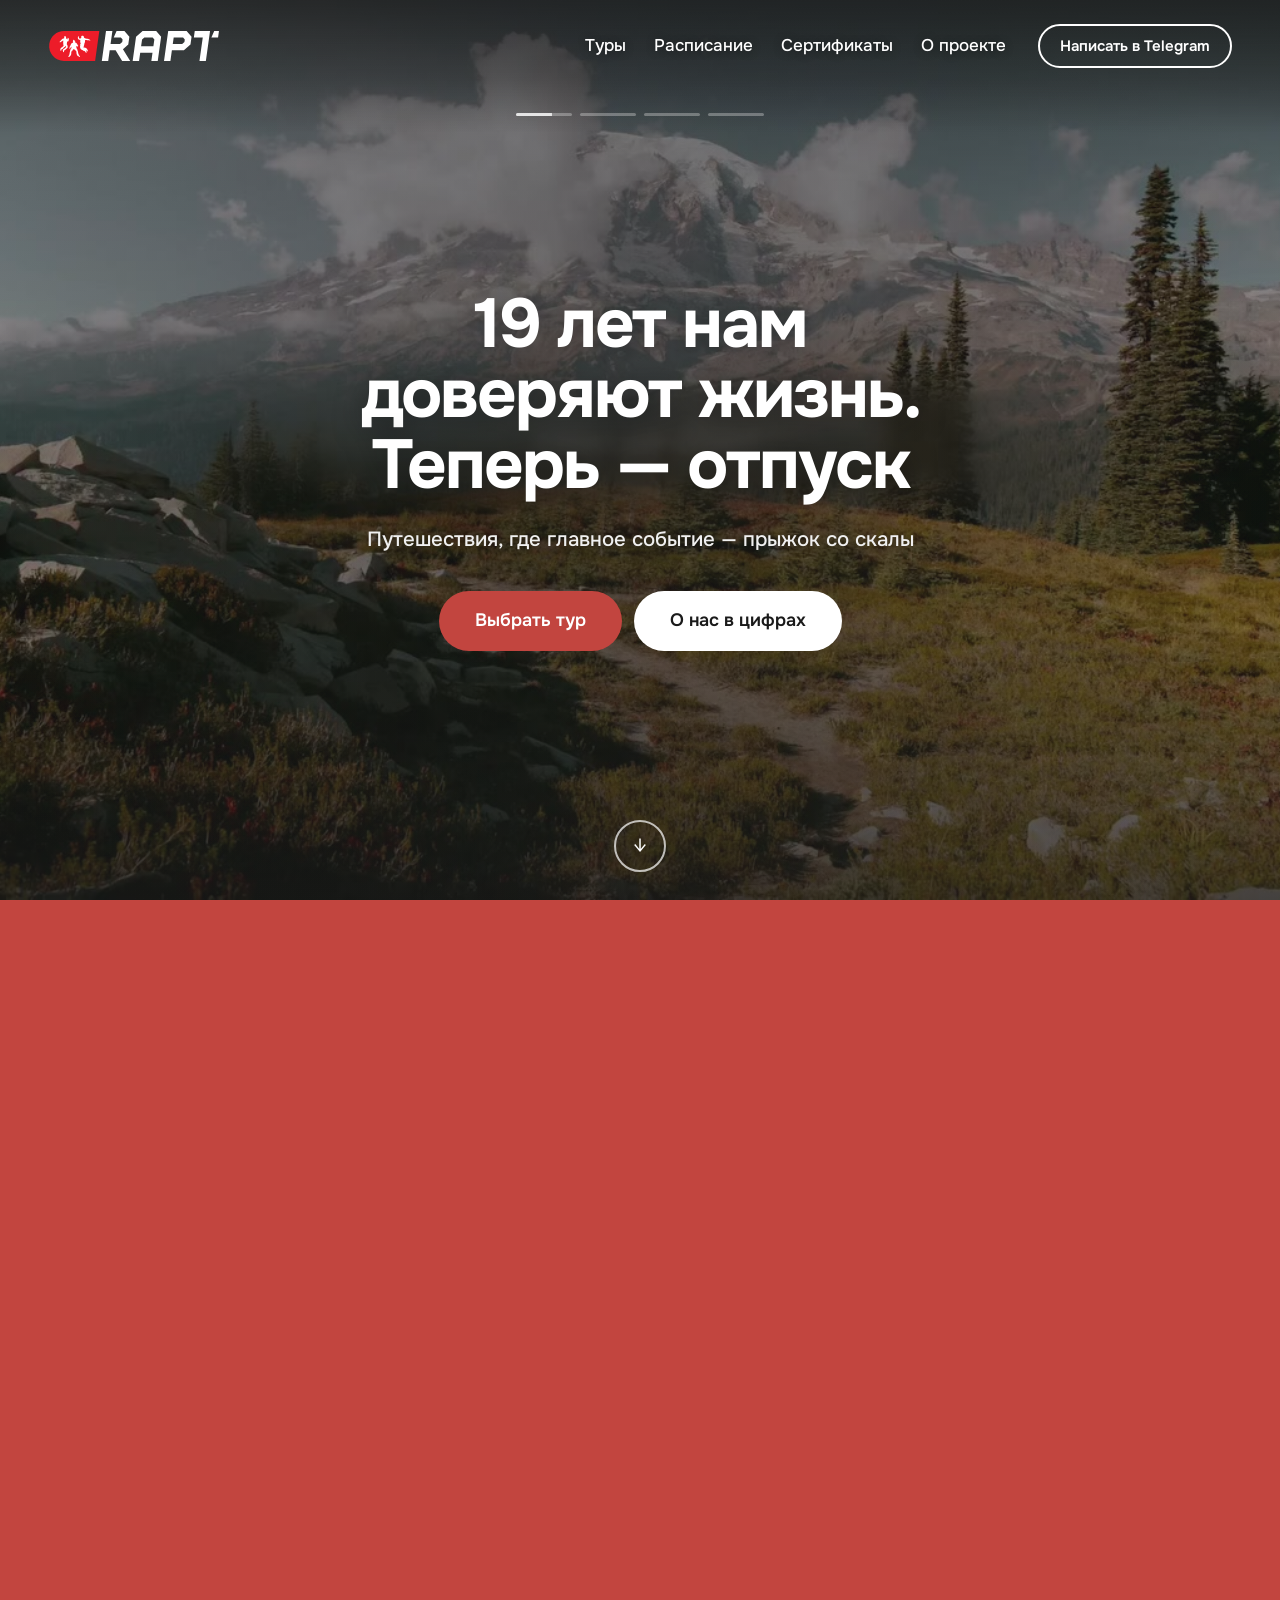
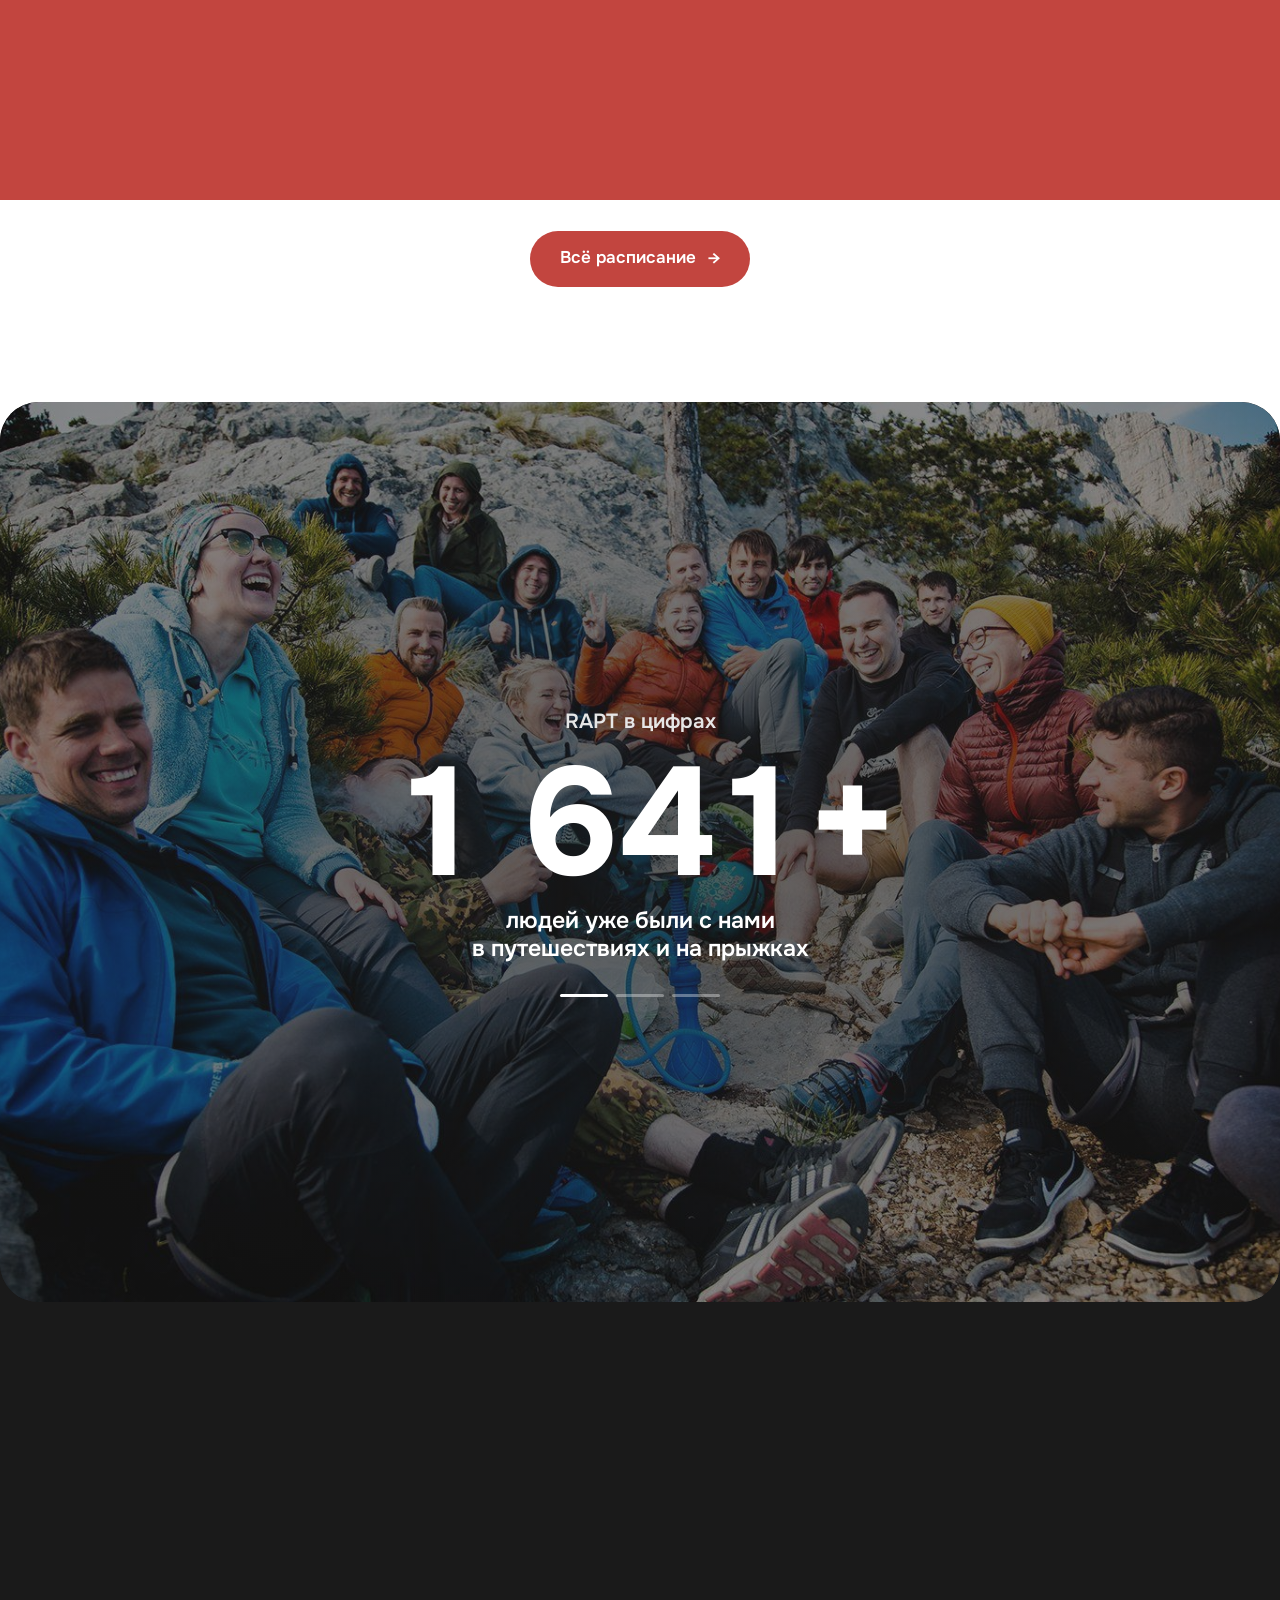
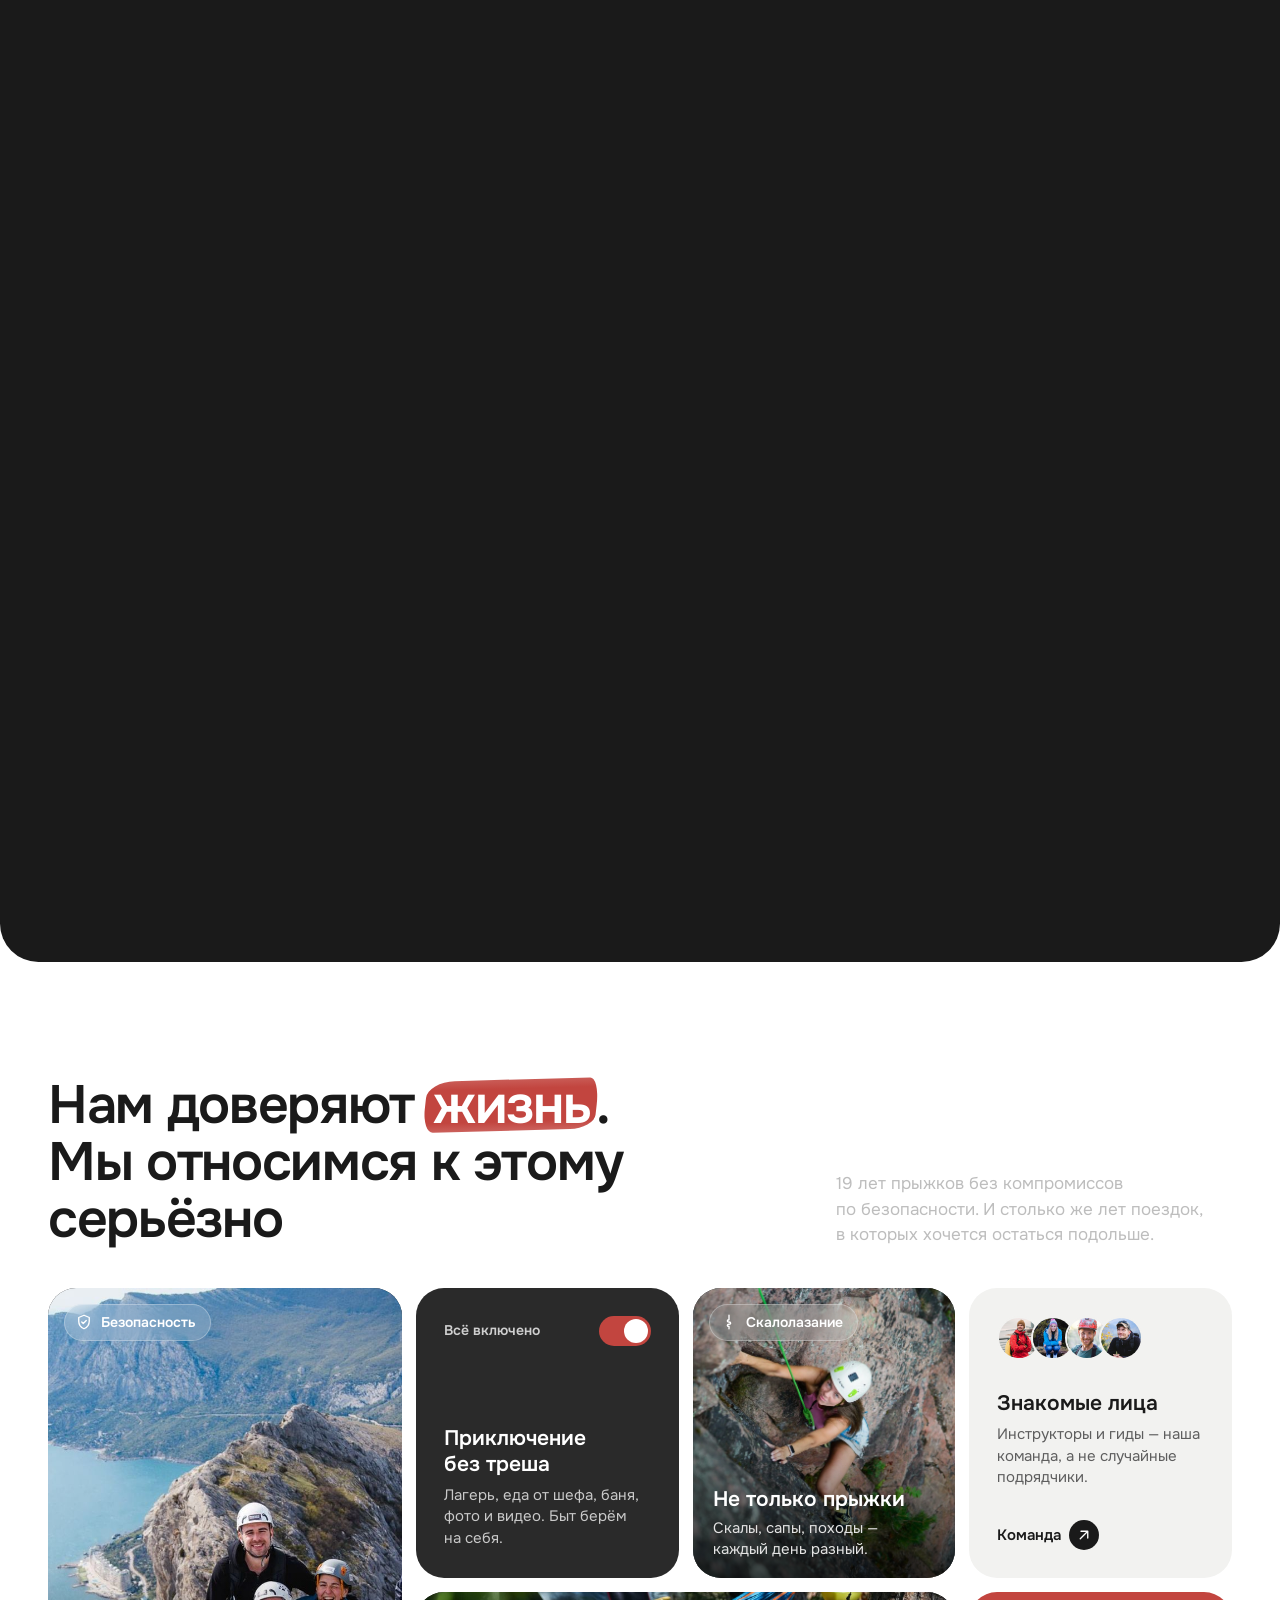
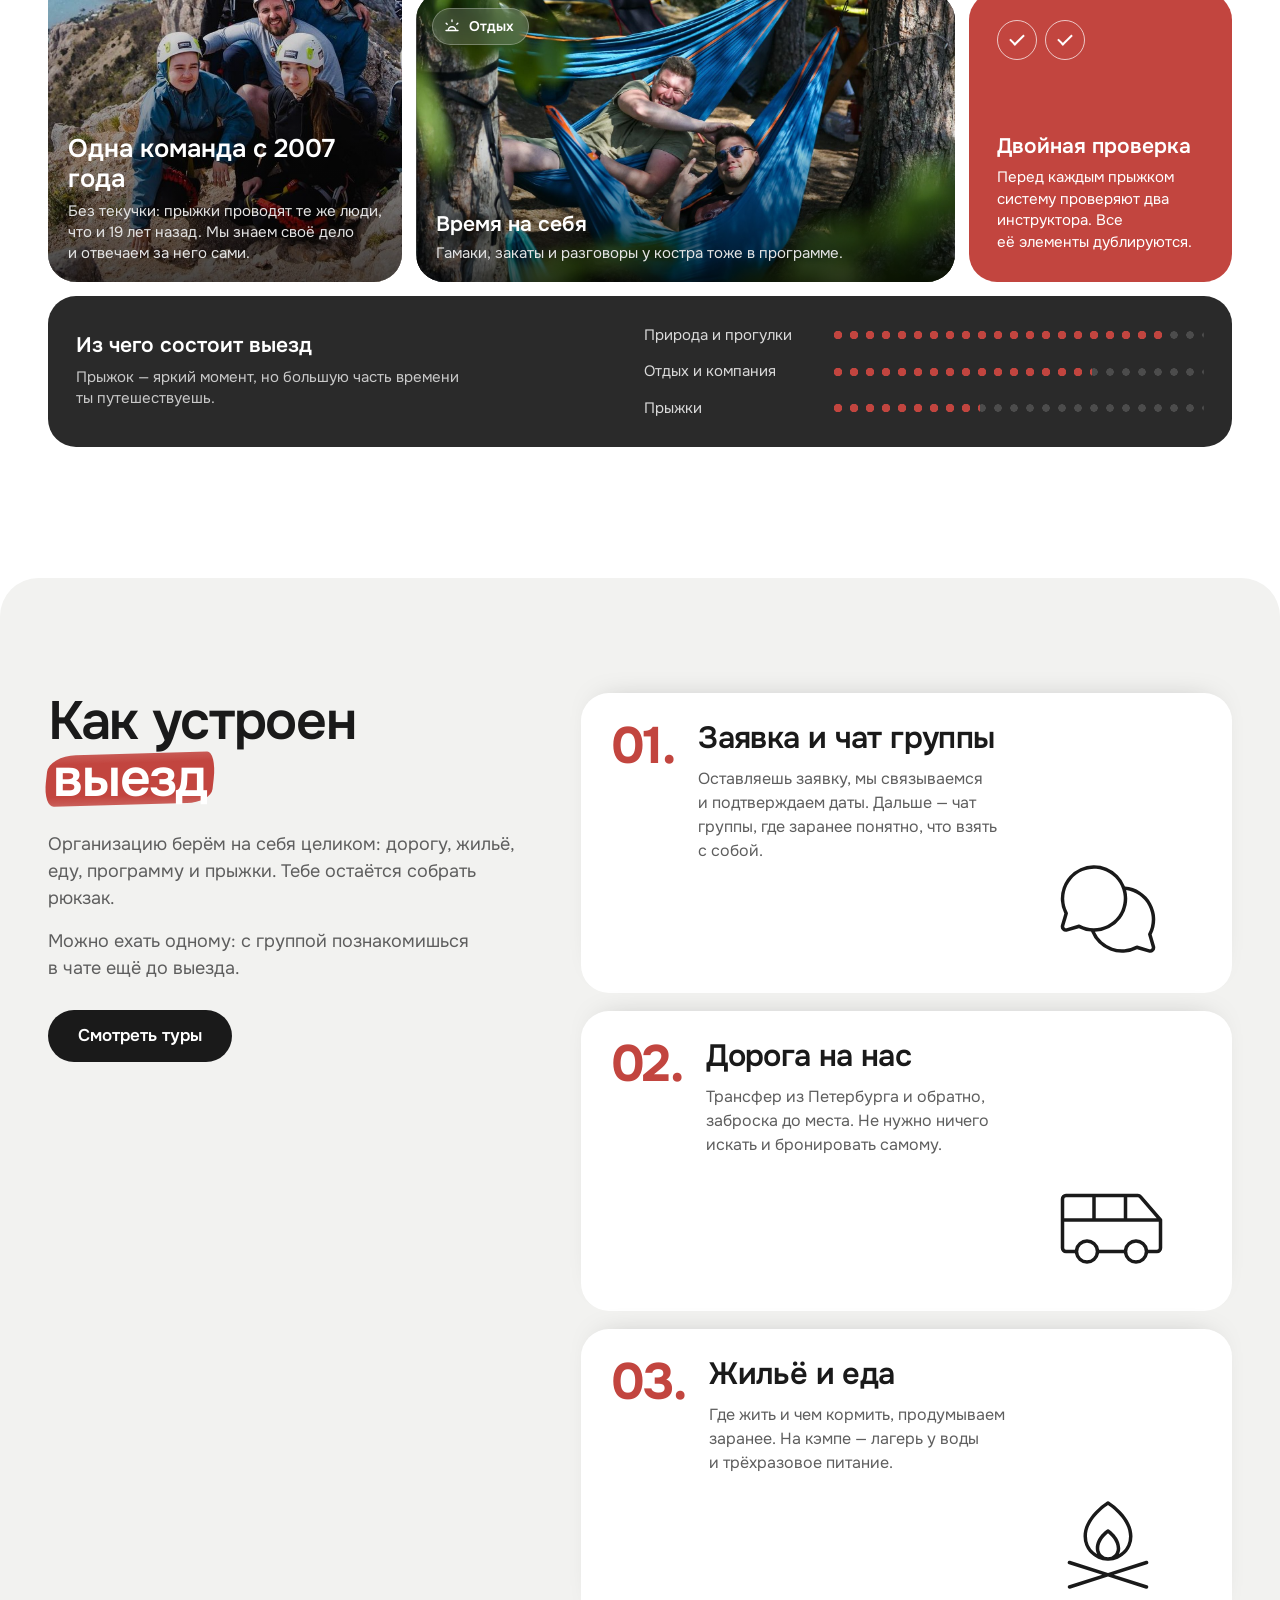
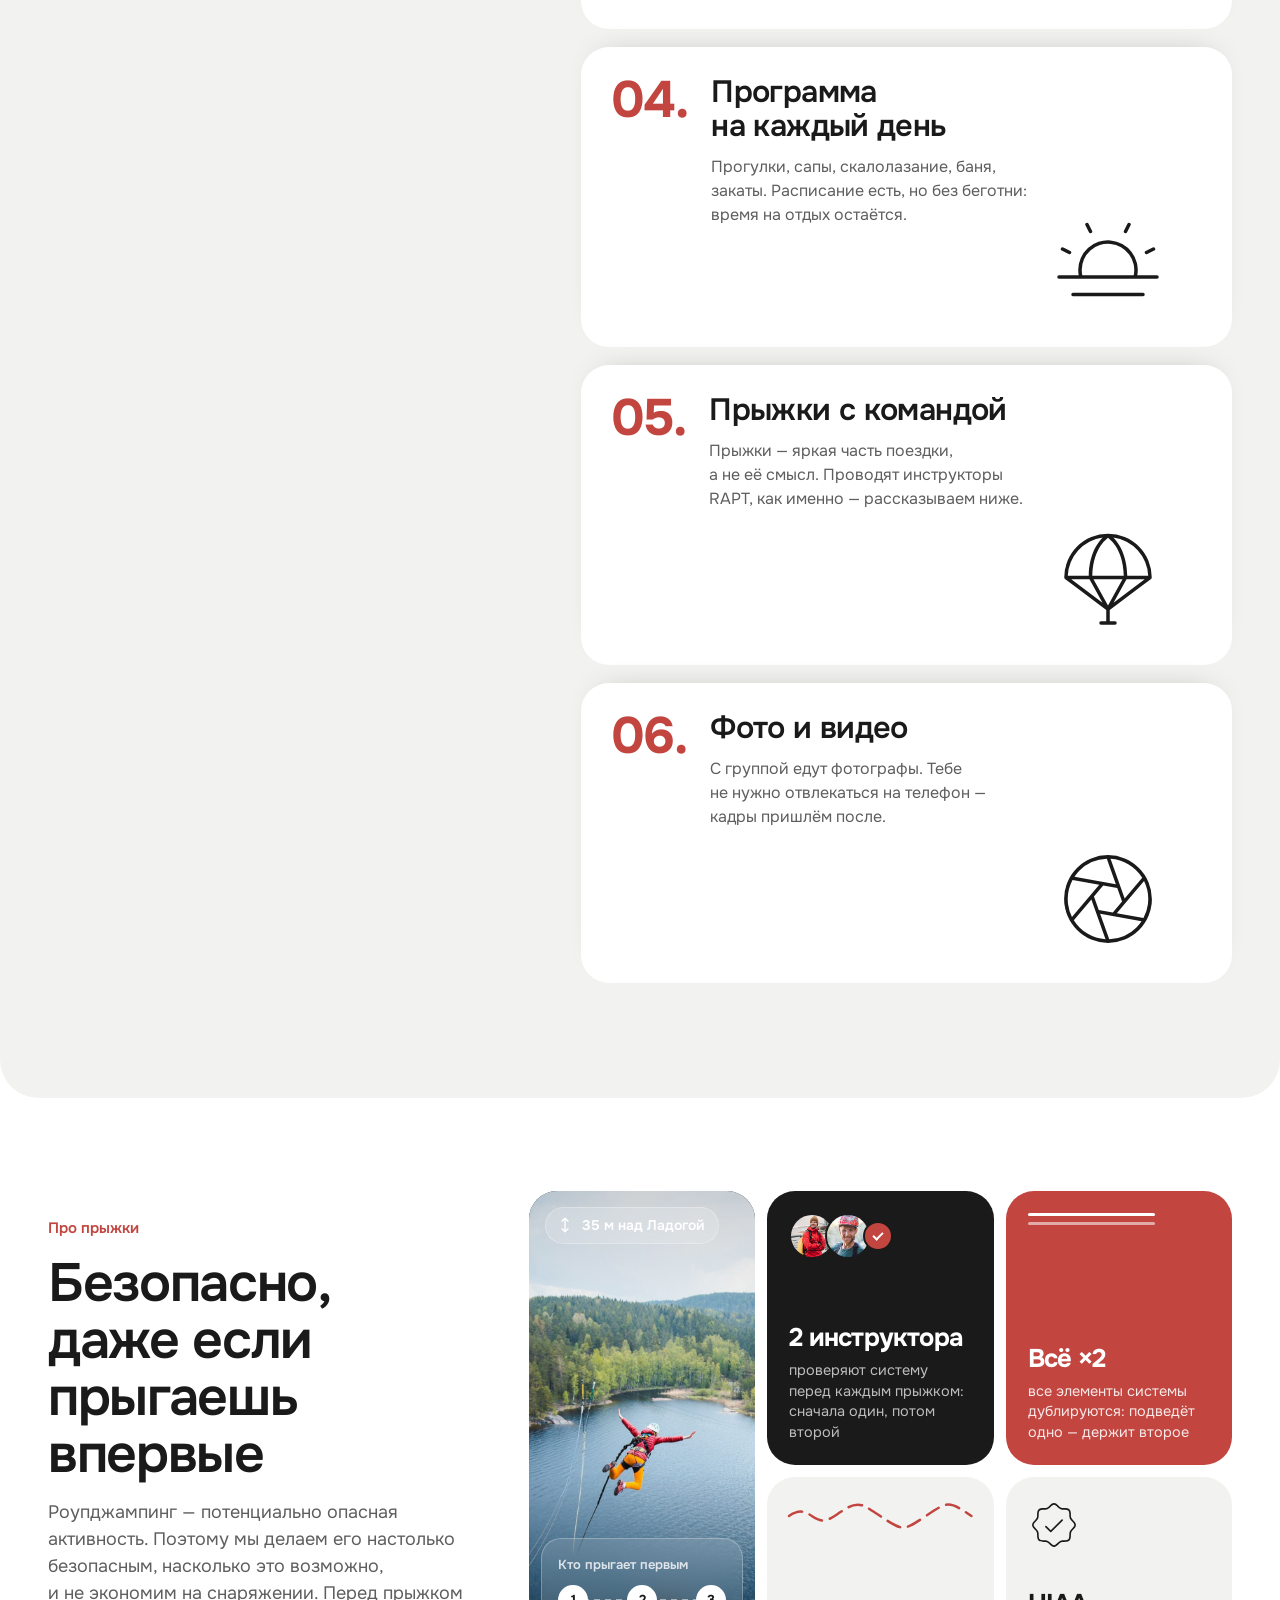
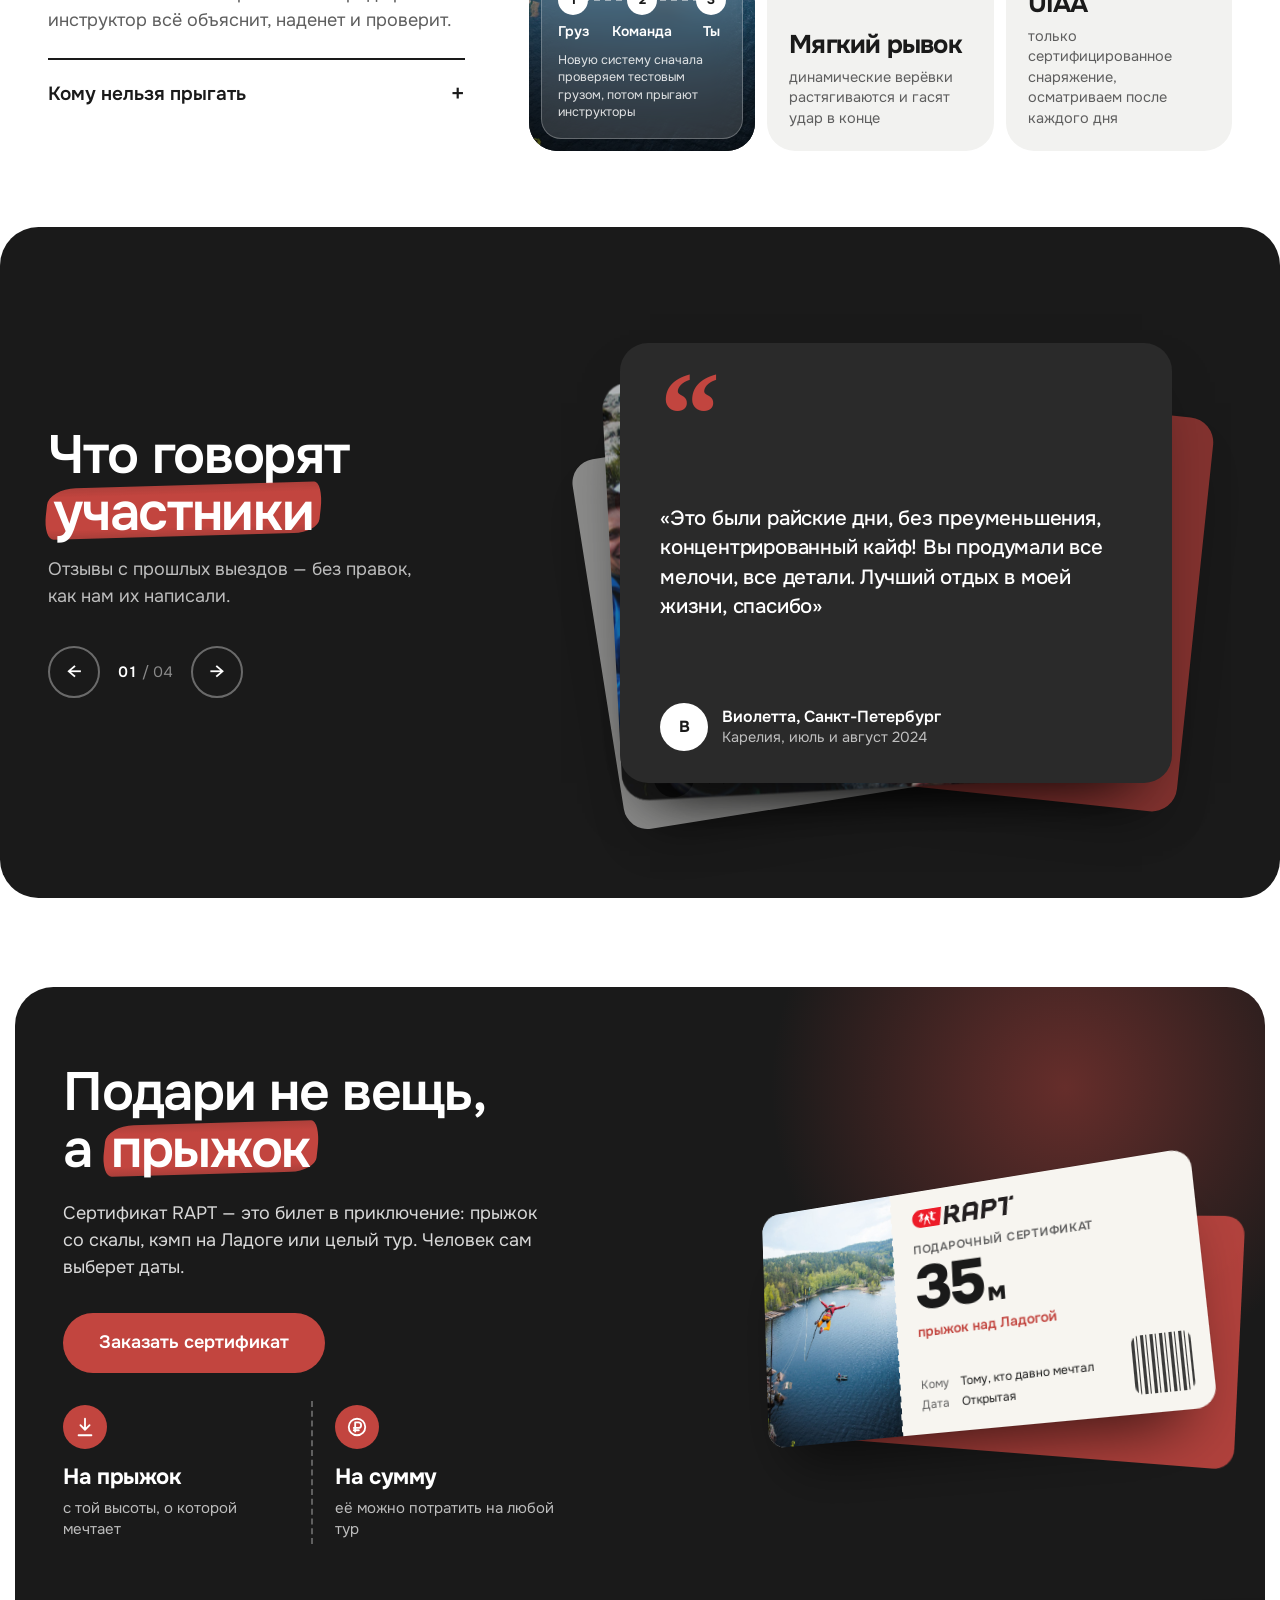
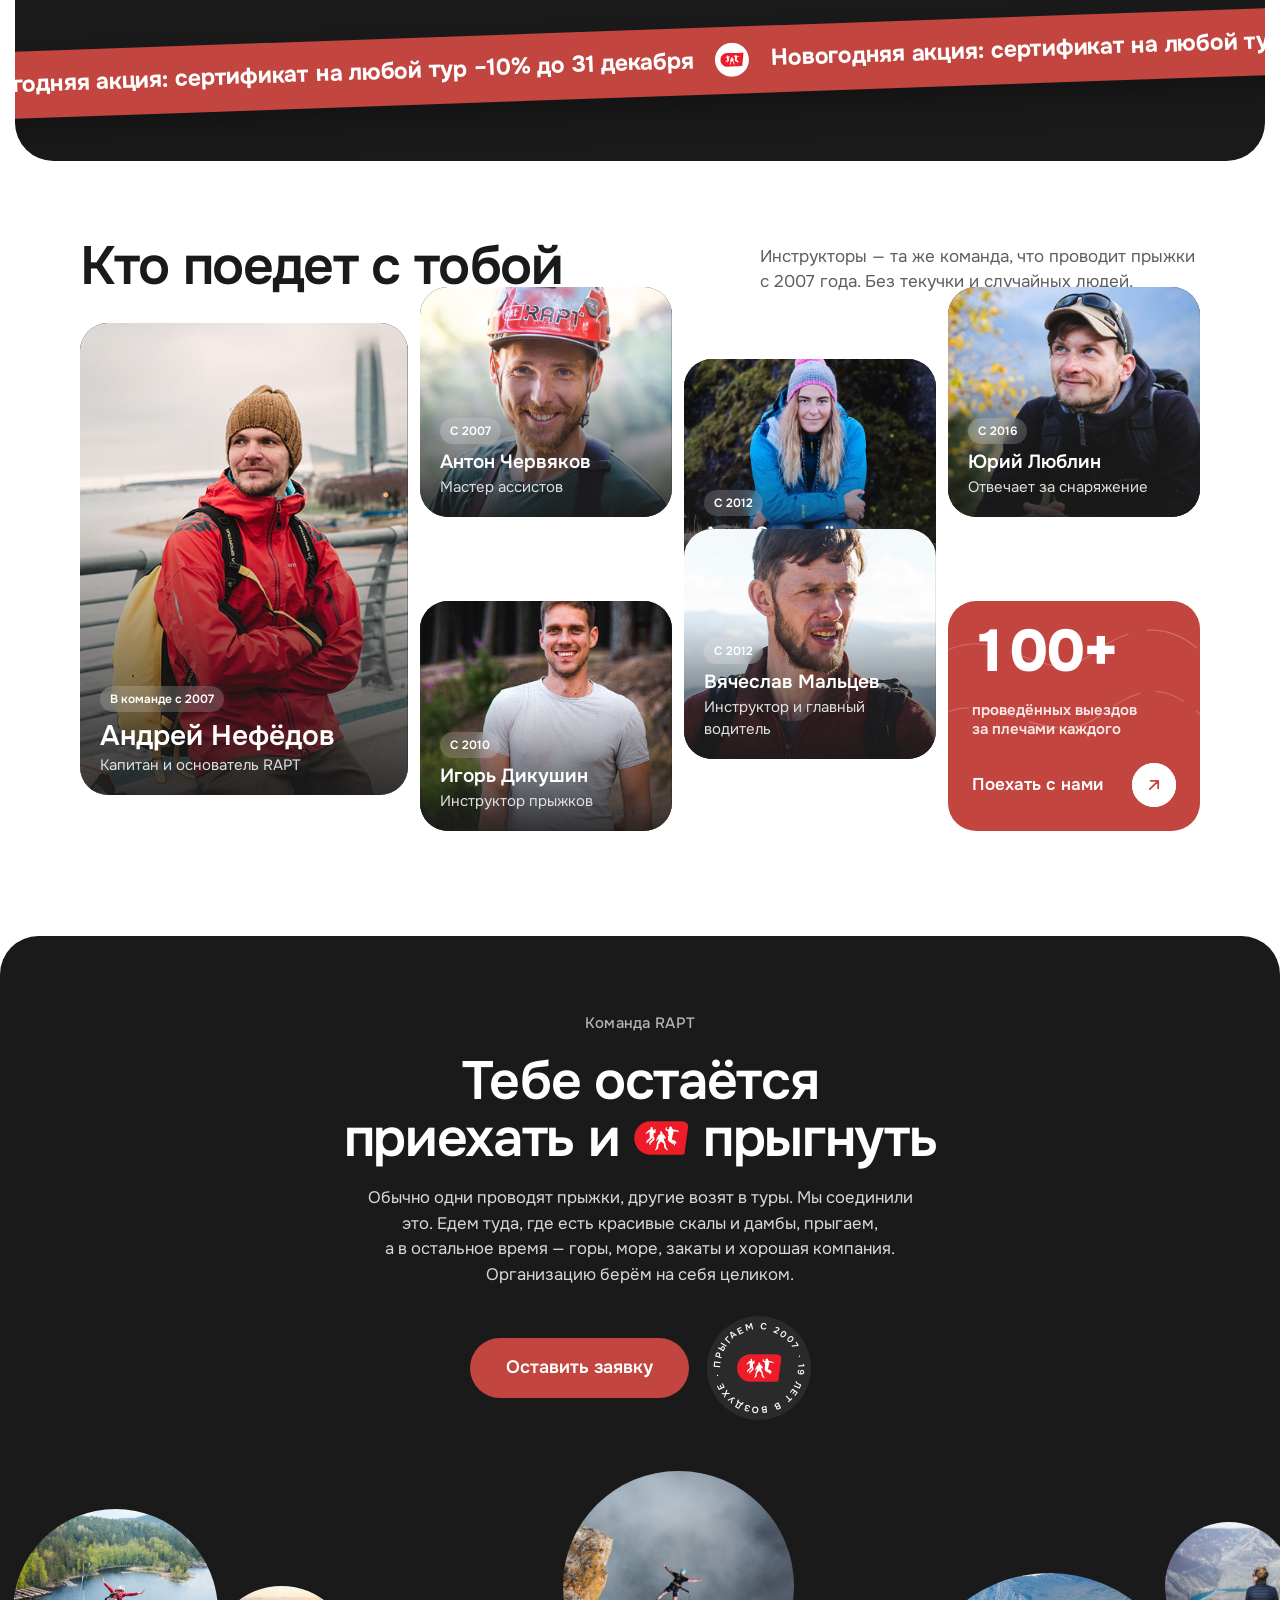
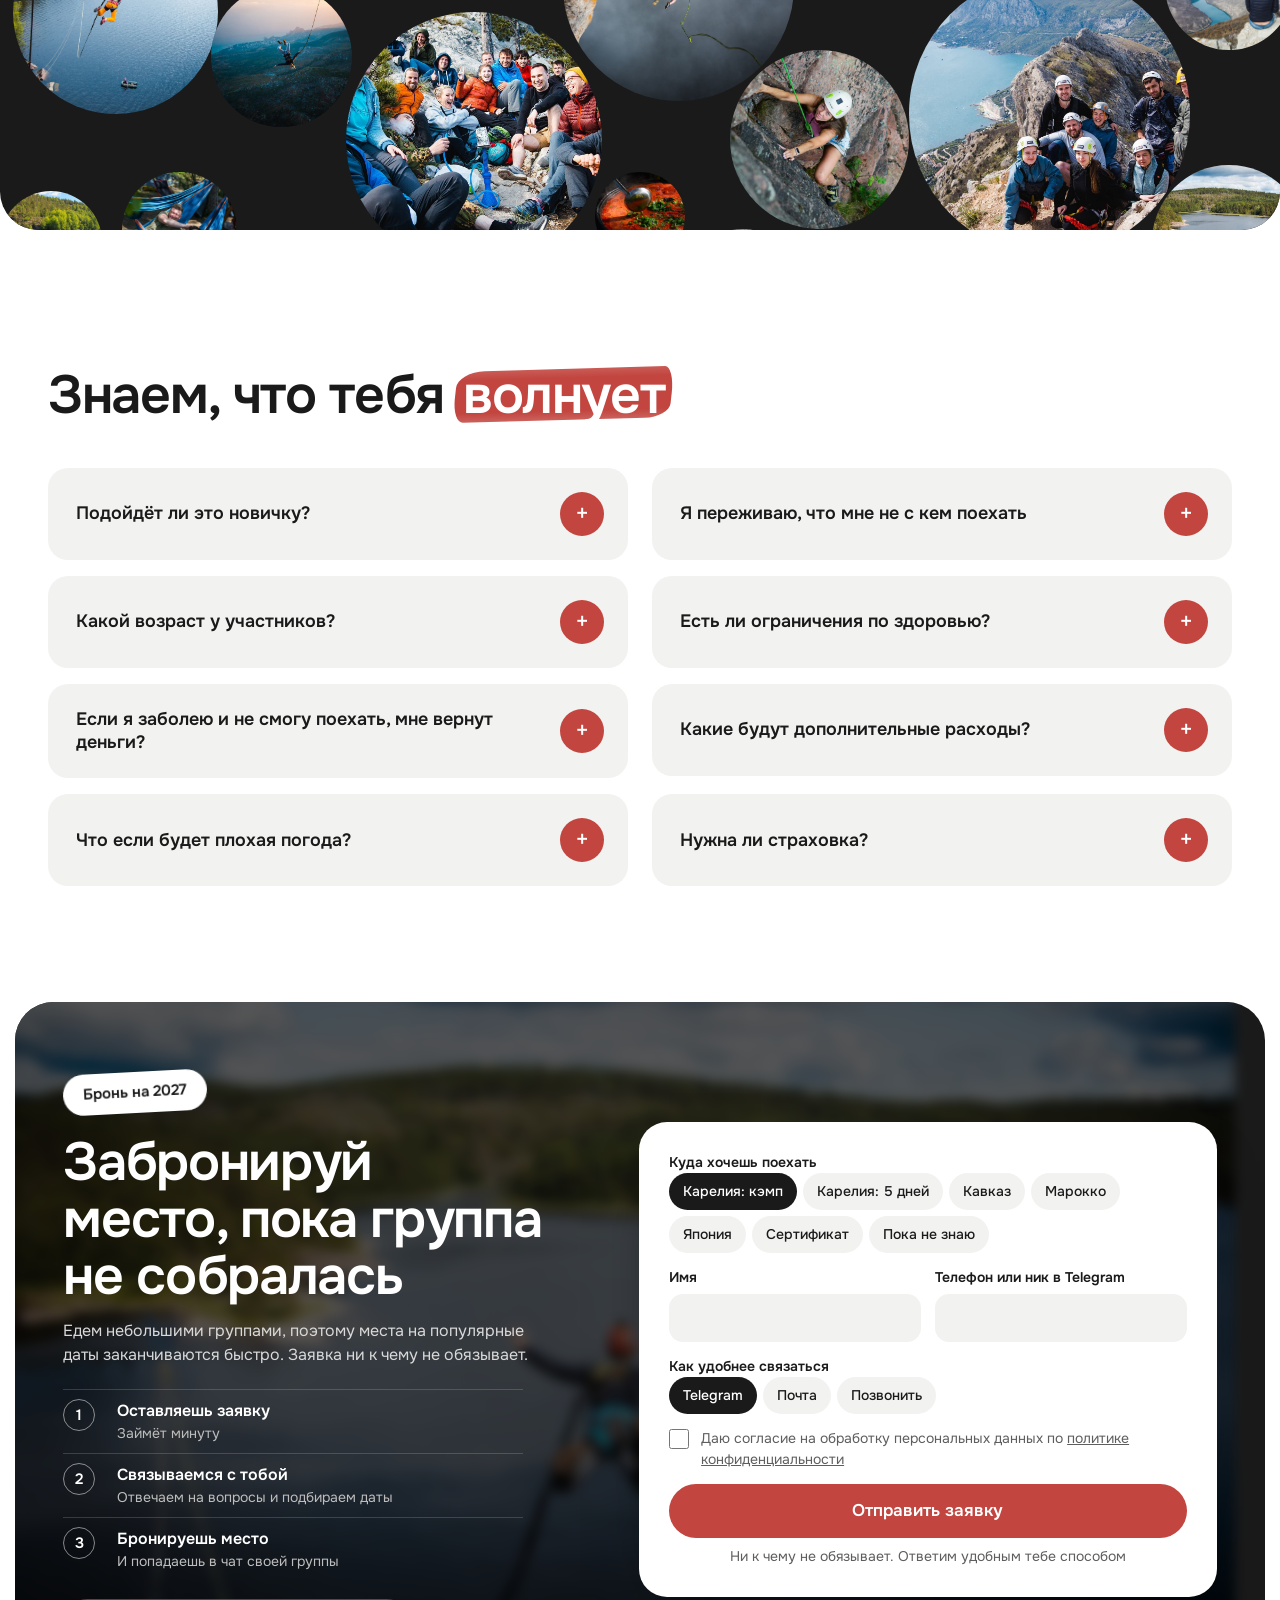
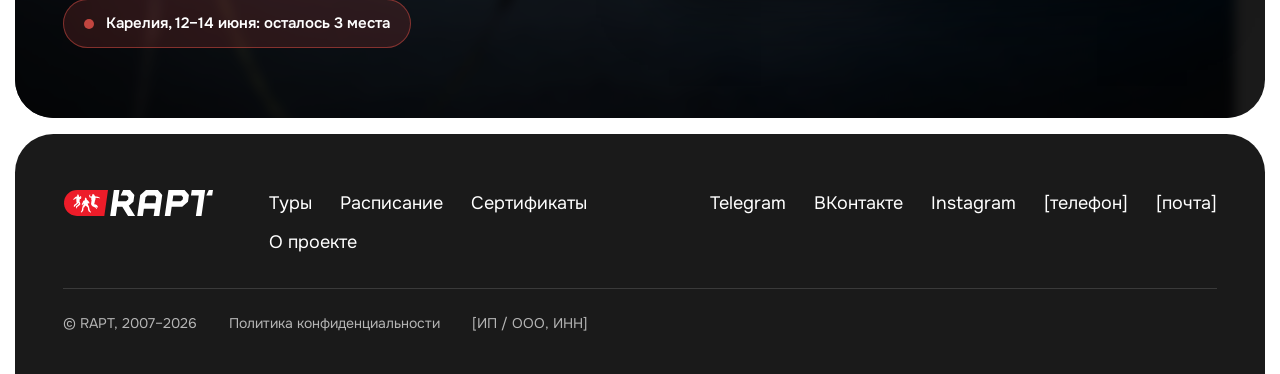
==== commit fe9edfbf: "Заставка при первом входе: верёвка с логотипом и счётчик высоty 0 → 35 м Co-Authored-By: Claude Opus" ====
--- a/index.html
+++ b/index.html
@@ -8,11 +8,50 @@
 <link rel="preconnect" href="https://fonts.googleapis.com">
 <link rel="preconnect" href="https://fonts.gstatic.com" crossorigin>
 <link rel="stylesheet" href="https://fonts.googleapis.com/css2?family=Onest:wght@400;500;600;700&display=swap">
-<link rel="stylesheet" href="css/style.css?v=20261120n">
+<link rel="stylesheet" href="css/style.css?v=20261122a">
 <link rel="icon" href="assets/logo/rapt-logo-dark.svg">
 <!-- Яндекс Метрика: вставить счётчик сюда. Цели: отправка формы (form_sent), клики по Telegram / телефону / почте (contact_click) -->
 </head>
 <body>
+<!-- Заставка при первом входе: верёвка с логотипом «прыгает» вниз, счётчик высоты 0 → 35 м, потом экран уезжает вверх.
+     Показывается один раз за визит (sessionStorage), не показывается при переходе между страницами и при «меньше движения» -->
+<script>
+(function () {
+  var d = document, h = d.documentElement;
+  try {
+    if (sessionStorage.getItem('rapt-intro') || sessionStorage.getItem('rapt-nav') === '1' || matchMedia('(prefers-reduced-motion: reduce)').matches) return;
+    sessionStorage.setItem('rapt-intro', '1');
+  } catch (e) { return; }
+  h.classList.add('intro-on');
+  d.body.insertAdjacentHTML('afterbegin',
+    '<div class="intro" aria-hidden="true">' +
+      '<img class="intro__logo" src="assets/logo/rapt-logo-light.svg" alt="">' +
+      '<div class="intro__rope"><i class="intro__line"></i><img class="intro__mark" src="assets/logo/rapt-mark.svg" alt=""></div>' +
+      '<p class="intro__msg"><span>Готовим снаряжение</span><span>Проверяем дважды</span><span>Прыгаем!</span></p>' +
+      '<p class="intro__alt"><b>0</b><small>м</small></p>' +
+      '<i class="intro__bar"></i>' +
+    '</div><div class="intro-red" aria-hidden="true"></div>');
+  var el = d.querySelector('.intro'), num = el.querySelector('.intro__alt b'), t0 = performance.now(), done = false, loaded = false;
+  // высота: свободное падение 0.35–1.35 с, потом чуть «отыгрывает» верёвка
+  (function tick(t) {
+    var k = Math.min(1, Math.max(0, (t - t0 - 350) / 1000));
+    num.textContent = Math.round(35 * k * k);
+    if (k < 1 && !done) requestAnimationFrame(tick);
+  })(t0);
+  setTimeout(function () { num.textContent = '35'; }, 1500);
+  var finish = function () {
+    if (done) return; done = true;
+    num.textContent = '35';
+    h.classList.add('intro-out');
+    setTimeout(function () { h.classList.remove('intro-on', 'intro-out'); el.remove(); var r = d.querySelector('.intro-red'); if (r) r.remove(); }, 1300);
+  };
+  var tryFinish = function () { if (loaded && performance.now() - t0 > 2300) finish(); };
+  window.addEventListener('load', function () { loaded = true; tryFinish(); setTimeout(tryFinish, Math.max(0, 2300 - (performance.now() - t0))); });
+  setTimeout(finish, 5000);        // если что-то грузится слишком долго — не держим человека
+  el.addEventListener('click', finish);
+})();
+</script>
+
 
 <a class="skip" href="#main">Перейти к&nbsp;содержанию</a>
 
@@ -684,6 +723,6 @@
   </div>
 </footer>
 
-<script src="js/main.js?v=20261120n" defer></script>
+<script src="js/main.js?v=20261122a" defer></script>
 </body>
 </html>
--- a/css/style.css
+++ b/css/style.css
@@ -976,3 +976,36 @@
   .dcard:nth-child(2n):not(.is-top) { transform: translate(calc(var(--k, 0) * 10px), calc(var(--k, 0) * 12px)) rotate(calc(var(--k, 0) * 2deg)) scale(calc(1 - var(--k, 0) * .04)); }
   .dcard { transform: translate(calc(var(--k, 0) * 10px), calc(var(--k, 0) * 12px)) rotate(calc(var(--k, 0) * 2deg)) scale(calc(1 - var(--k, 0) * .04)); }
 }
+
+/* Заставка первого входа */
+html.intro-on, html.intro-on body { overflow: hidden; }
+.intro { position: fixed; inset: 0; z-index: 10000; background: var(--ink); color: #fff; overflow: hidden;
+  transition: transform 1s cubic-bezier(.75,0,.2,1) .1s; }
+.intro-red { position: fixed; inset: 0; z-index: 9999; background: var(--red); transition: transform 1s cubic-bezier(.75,0,.2,1) .25s; }
+.intro-out .intro, .intro-out .intro-red { transform: translateY(-100%); }
+.intro__logo { position: absolute; top: clamp(20px, 3vw, 36px); left: clamp(20px, 4vw, 56px); width: 116px; opacity: 0; animation: intro-fade .6s ease .1s forwards; }
+/* верёвка с логотипом: растёт сверху вниз, в конце пружинит */
+.intro__rope { position: absolute; left: 50%; top: 0; display: flex; flex-direction: column; align-items: center; transform: translateX(-50%); }
+.intro__line { display: block; width: 2px; height: 0; background: repeating-linear-gradient(180deg, #fff 0 10px, rgba(255,255,255,.55) 10px 14px); animation: intro-rope 2.2s cubic-bezier(.55,0,1,.45) .35s forwards; }
+.intro__mark { width: 84px; margin-top: -2px; border-radius: 8px; transform-origin: 50% 0; animation: intro-swing 2.2s ease-in-out .35s forwards; }
+@keyframes intro-rope {
+  0% { height: 0; }
+  45% { height: 46vh; animation-timing-function: cubic-bezier(.2,.6,.3,1); }
+  60% { height: 54vh; animation-timing-function: ease-in-out; }
+  74% { height: 43vh; }
+  86% { height: 49vh; }
+  100% { height: 46vh; }
+}
+@keyframes intro-swing { 0%, 44% { transform: rotate(0); } 58% { transform: rotate(-10deg); } 74% { transform: rotate(7deg); } 88% { transform: rotate(-3deg); } 100% { transform: rotate(0); } }
+/* подписи меняются по очереди */
+.intro__msg { position: absolute; left: clamp(20px, 4vw, 56px); bottom: clamp(24px, 4vw, 52px); height: 1.4em; overflow: hidden; font-size: clamp(16px, 1.4vw, 20px); font-weight: 600; color: #CFCFCF; }
+.intro__msg span { display: block; height: 1.4em; animation: intro-msg 2.4s cubic-bezier(.7,0,.2,1) forwards; }
+@keyframes intro-msg { 0%, 30% { transform: translateY(0); } 40%, 68% { transform: translateY(-100%); } 78%, 100% { transform: translateY(-200%); } }
+.intro__msg span:last-child { color: #fff; }
+.intro__alt { position: absolute; right: clamp(20px, 4vw, 56px); bottom: clamp(14px, 3vw, 36px); display: flex; align-items: baseline; gap: 6px; line-height: .85; font-weight: 700; letter-spacing: -0.05em; font-variant-numeric: tabular-nums; }
+.intro__alt b { font-size: clamp(96px, 14vw, 200px); font-weight: 700; }
+.intro__alt small { font-size: clamp(28px, 3vw, 44px); color: var(--red); letter-spacing: 0; }
+.intro__bar { position: absolute; left: 0; bottom: 0; height: 3px; width: 100%; background: var(--red); transform-origin: left; transform: scaleX(0); animation: intro-bar 2.3s cubic-bezier(.4,0,.2,1) forwards; }
+@keyframes intro-bar { to { transform: scaleX(1); } }
+@keyframes intro-fade { to { opacity: 1; } }
+@media (max-width: 640px) { .intro__mark { width: 52px; } .intro__logo { width: 96px; } }
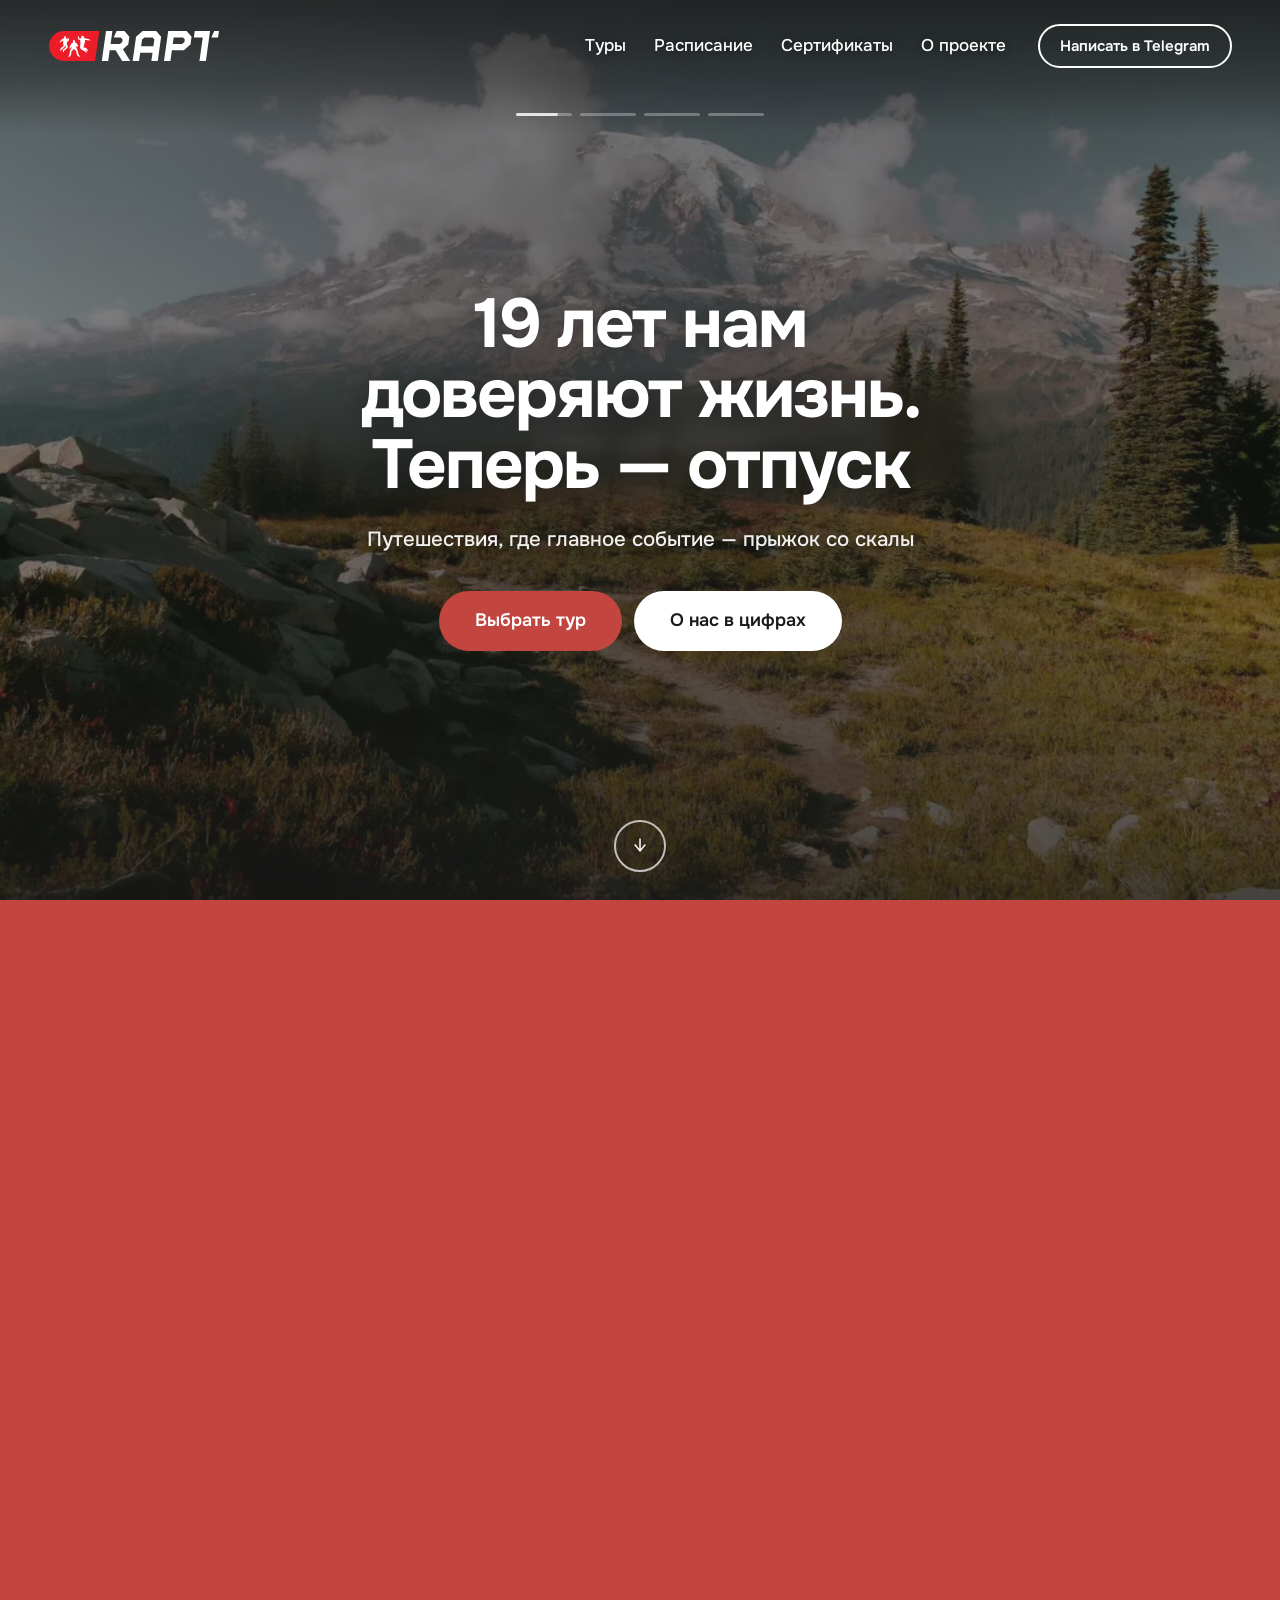
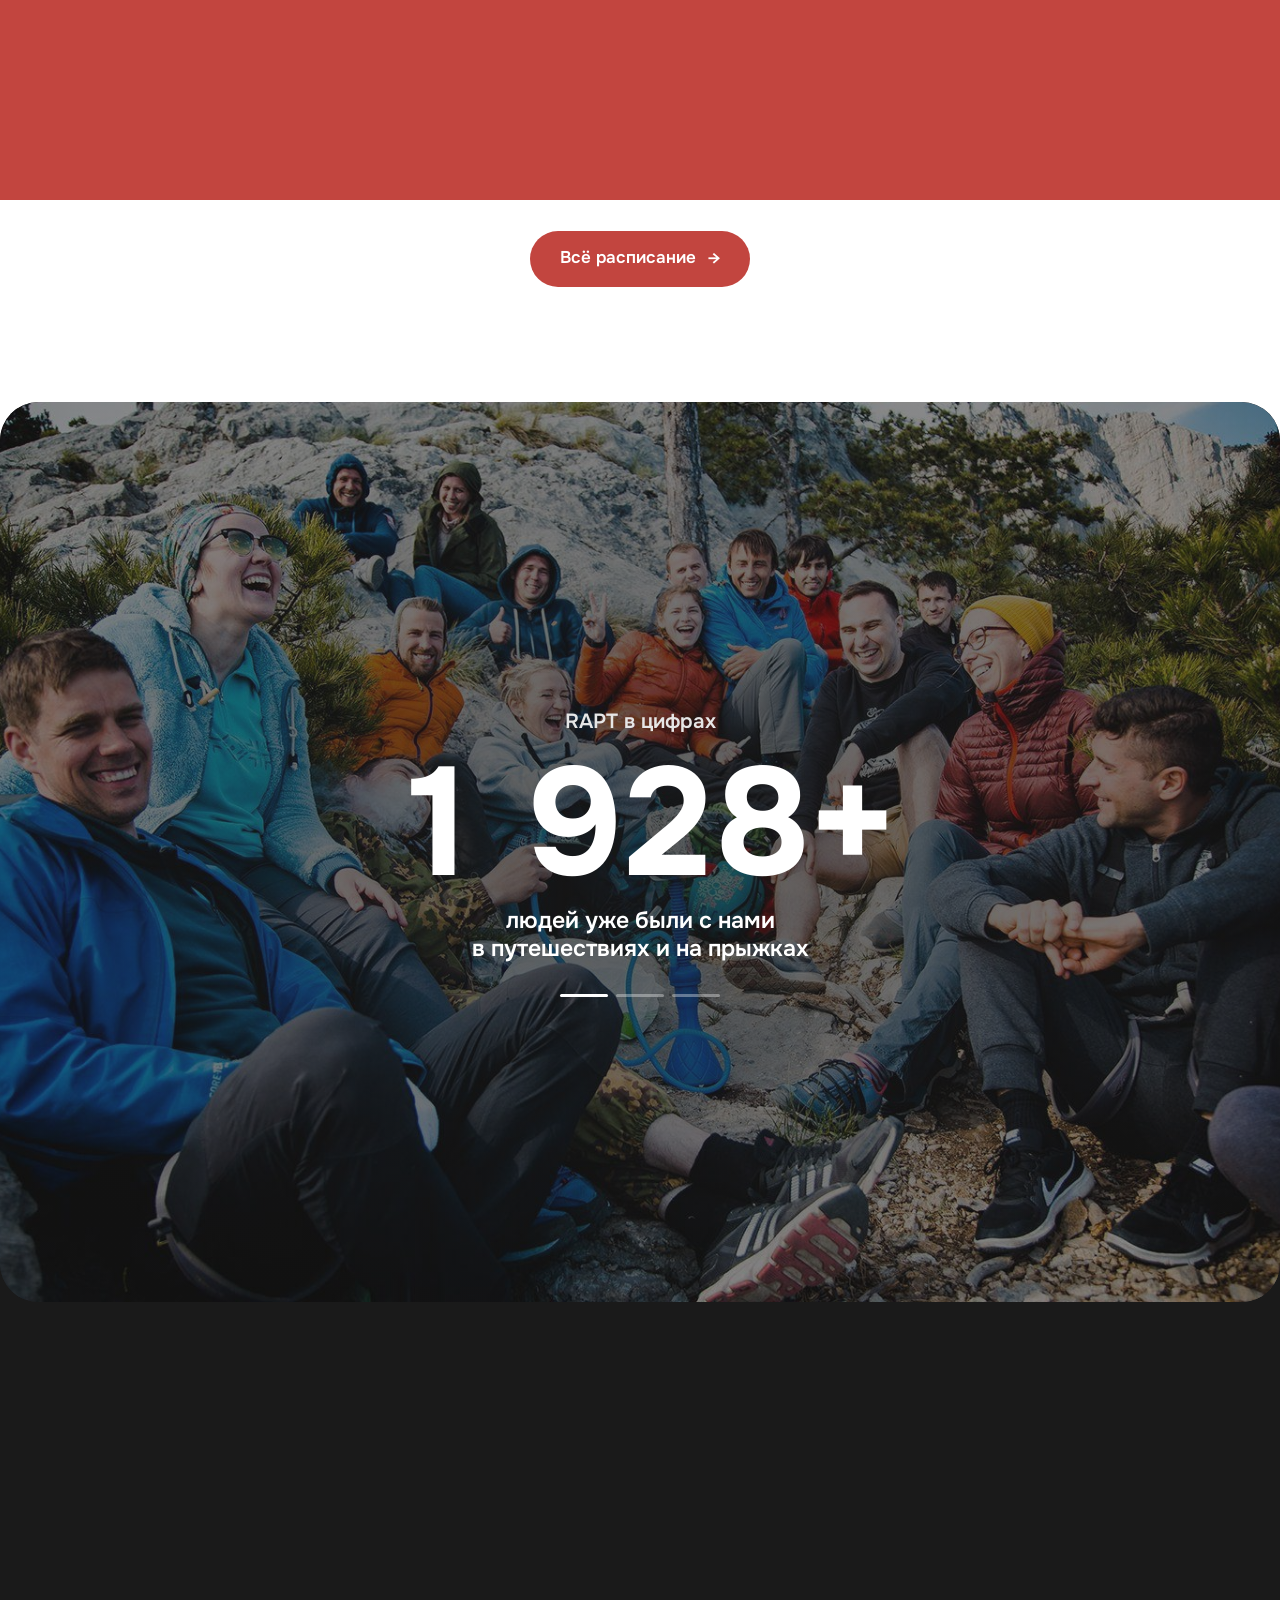
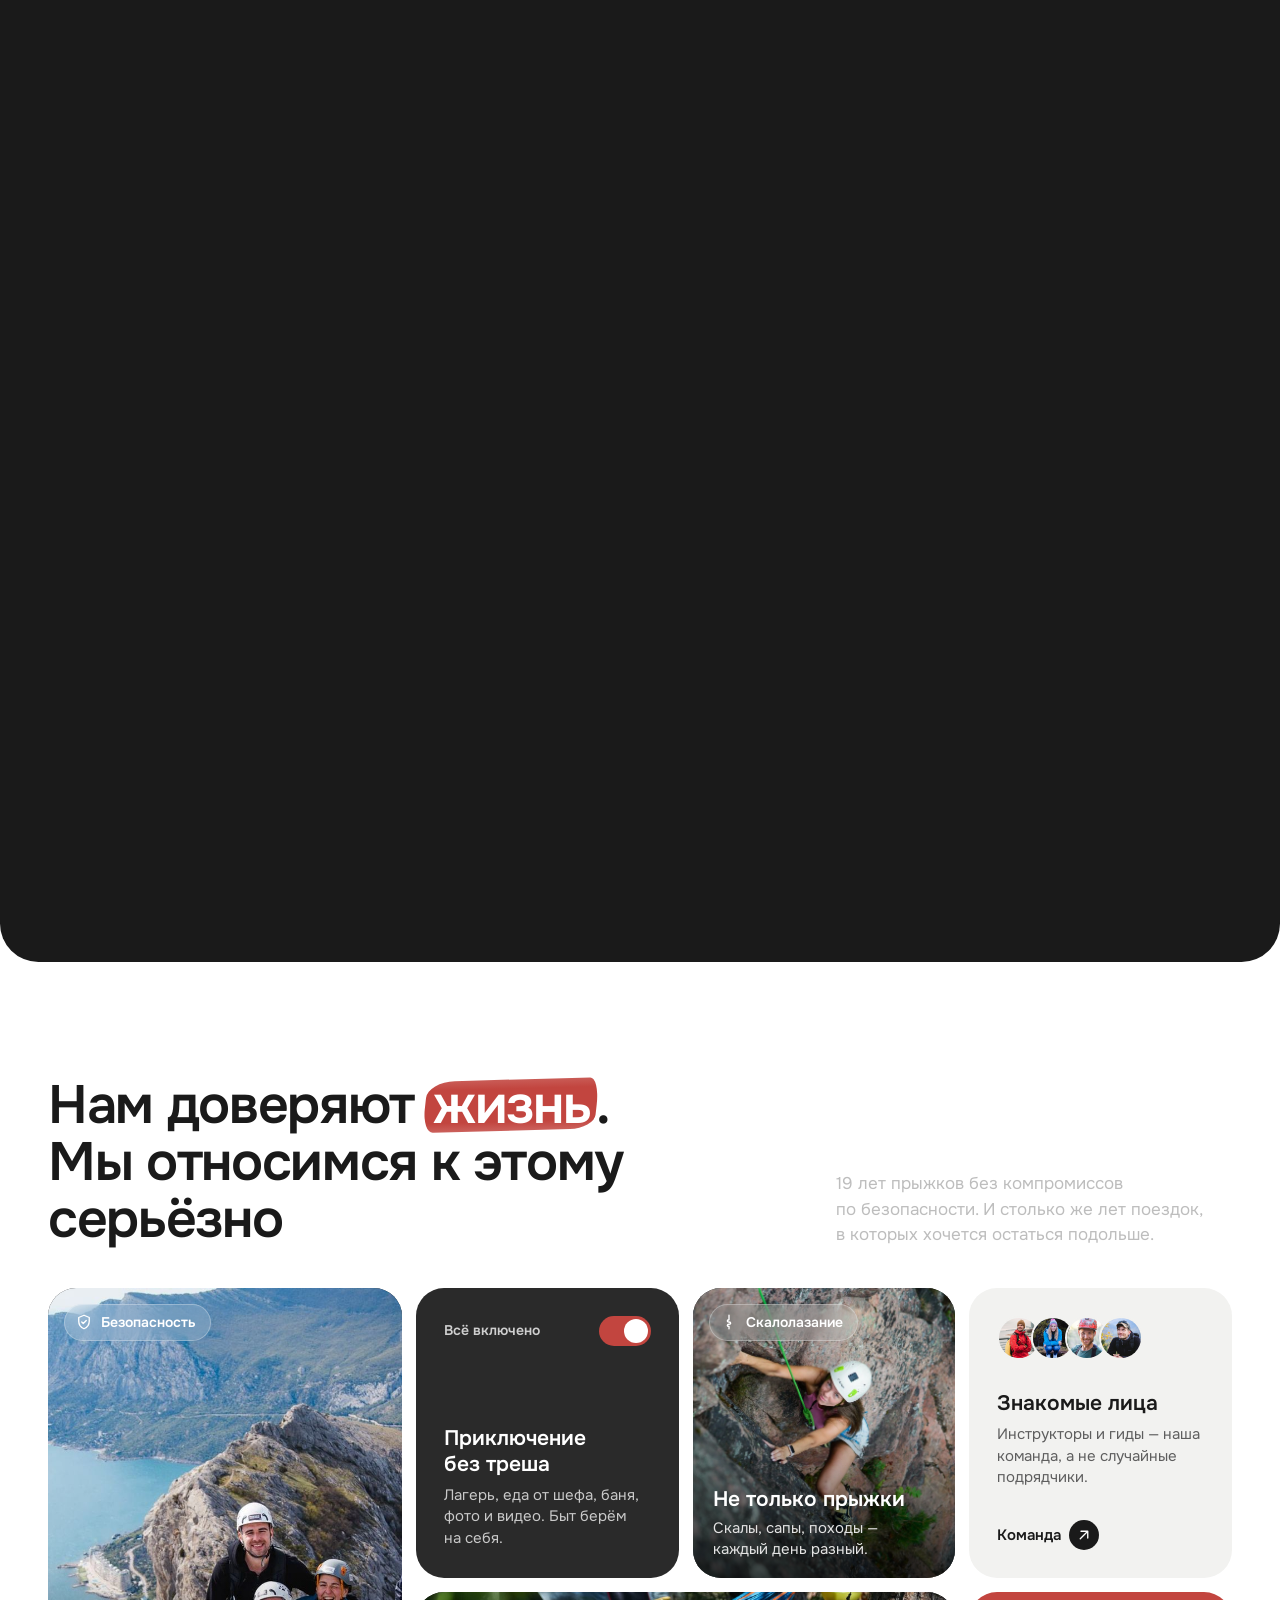
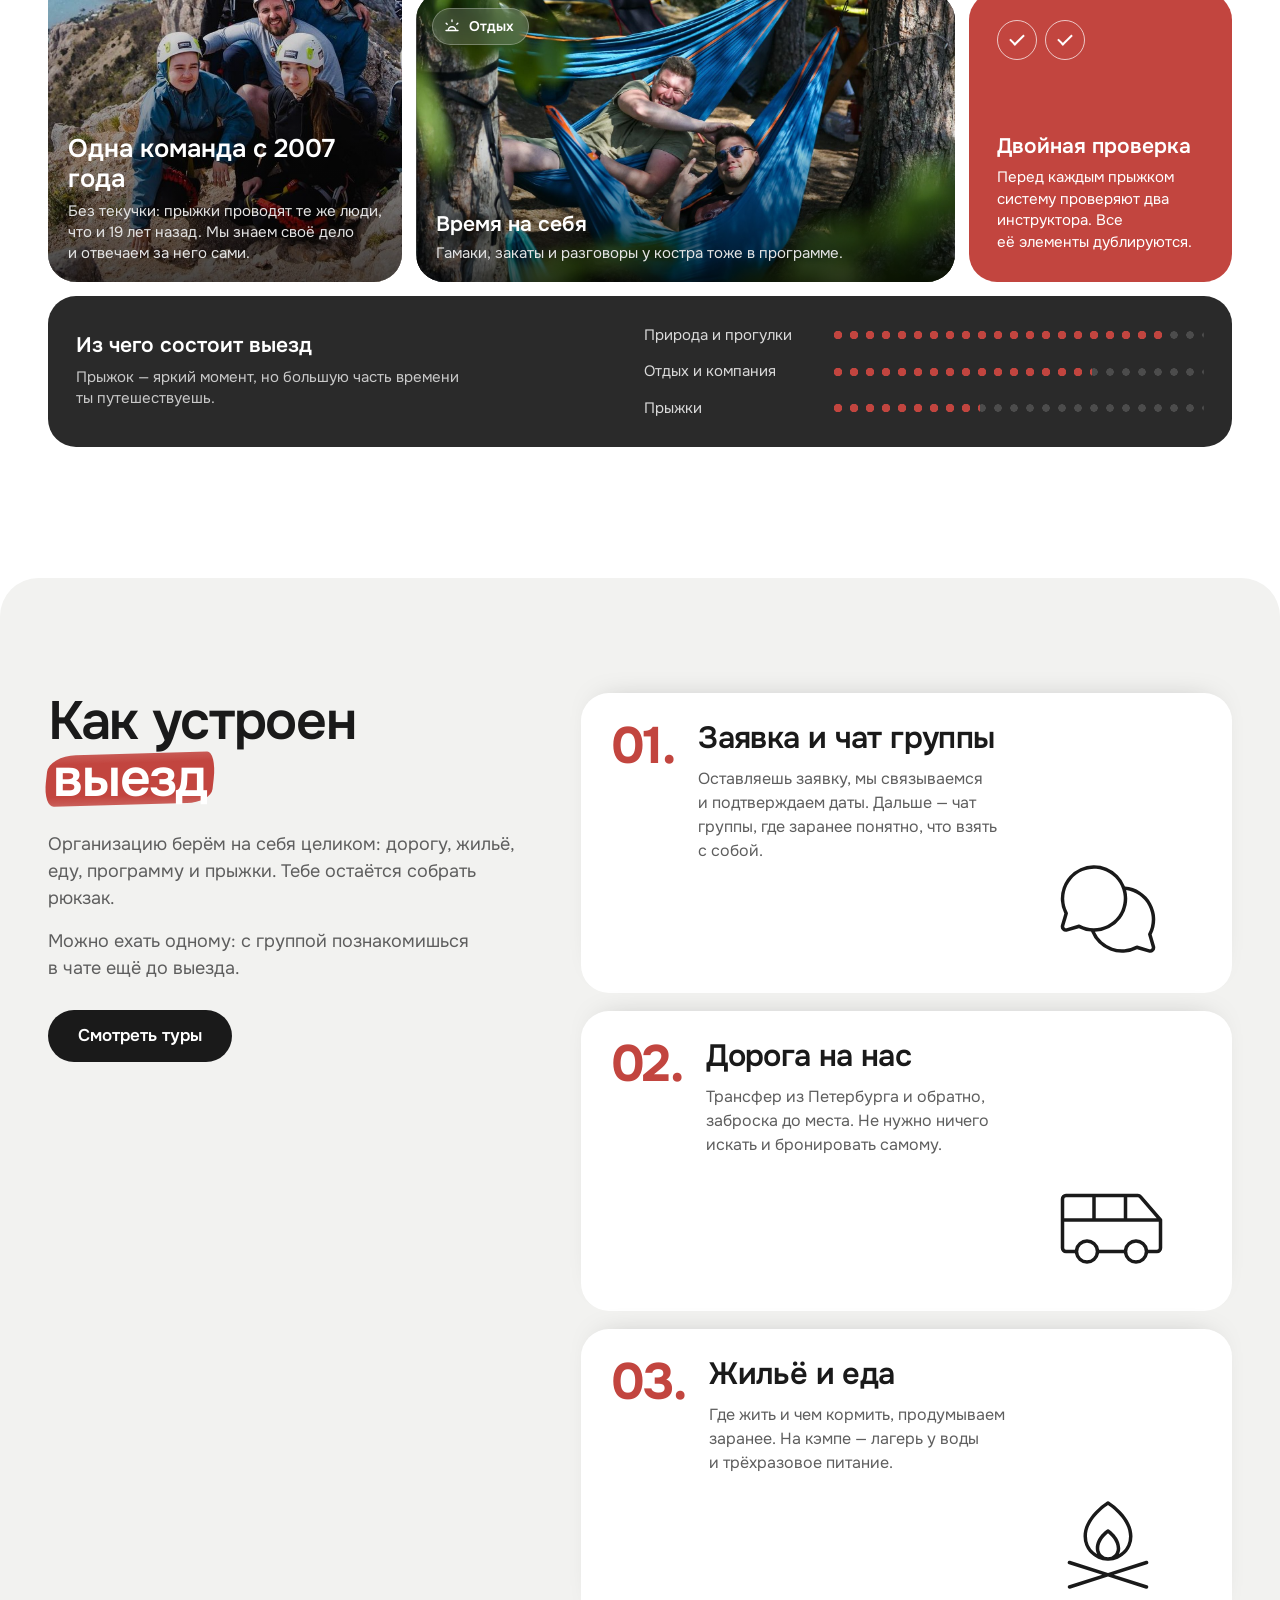
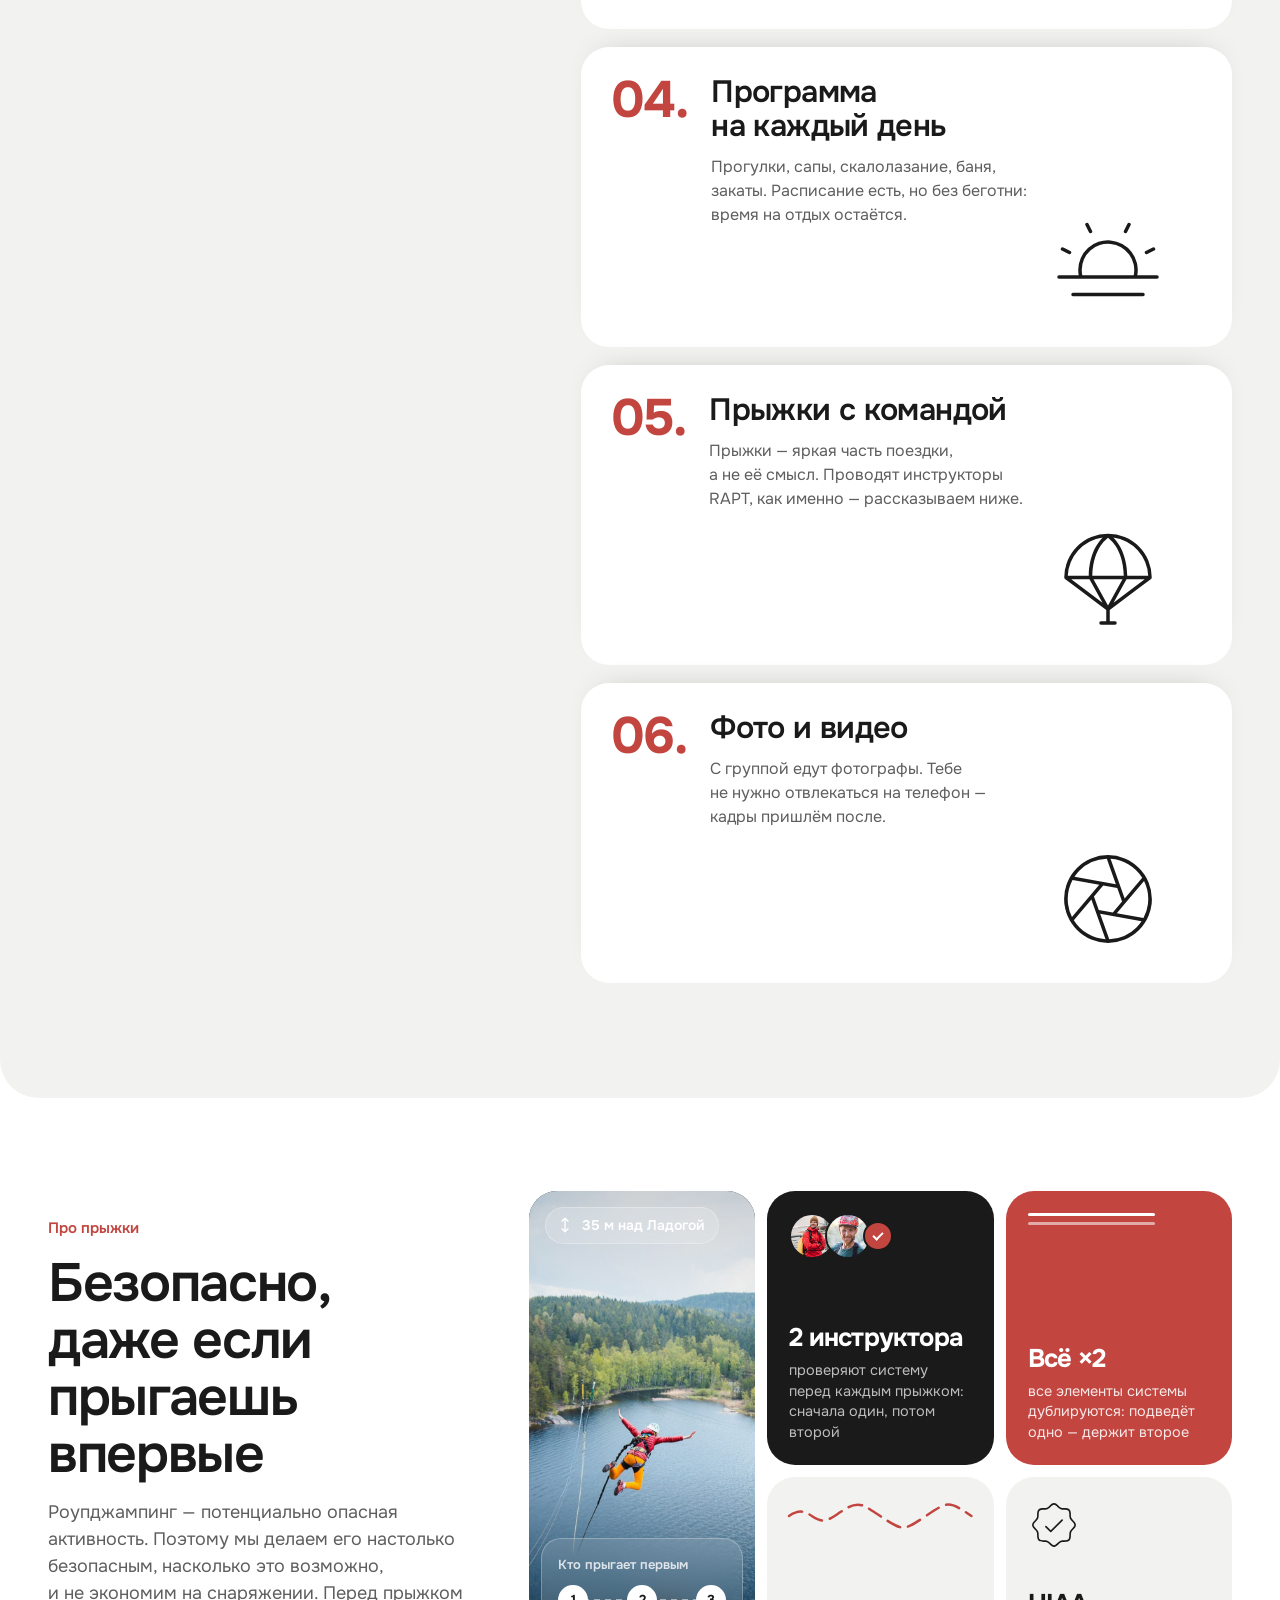
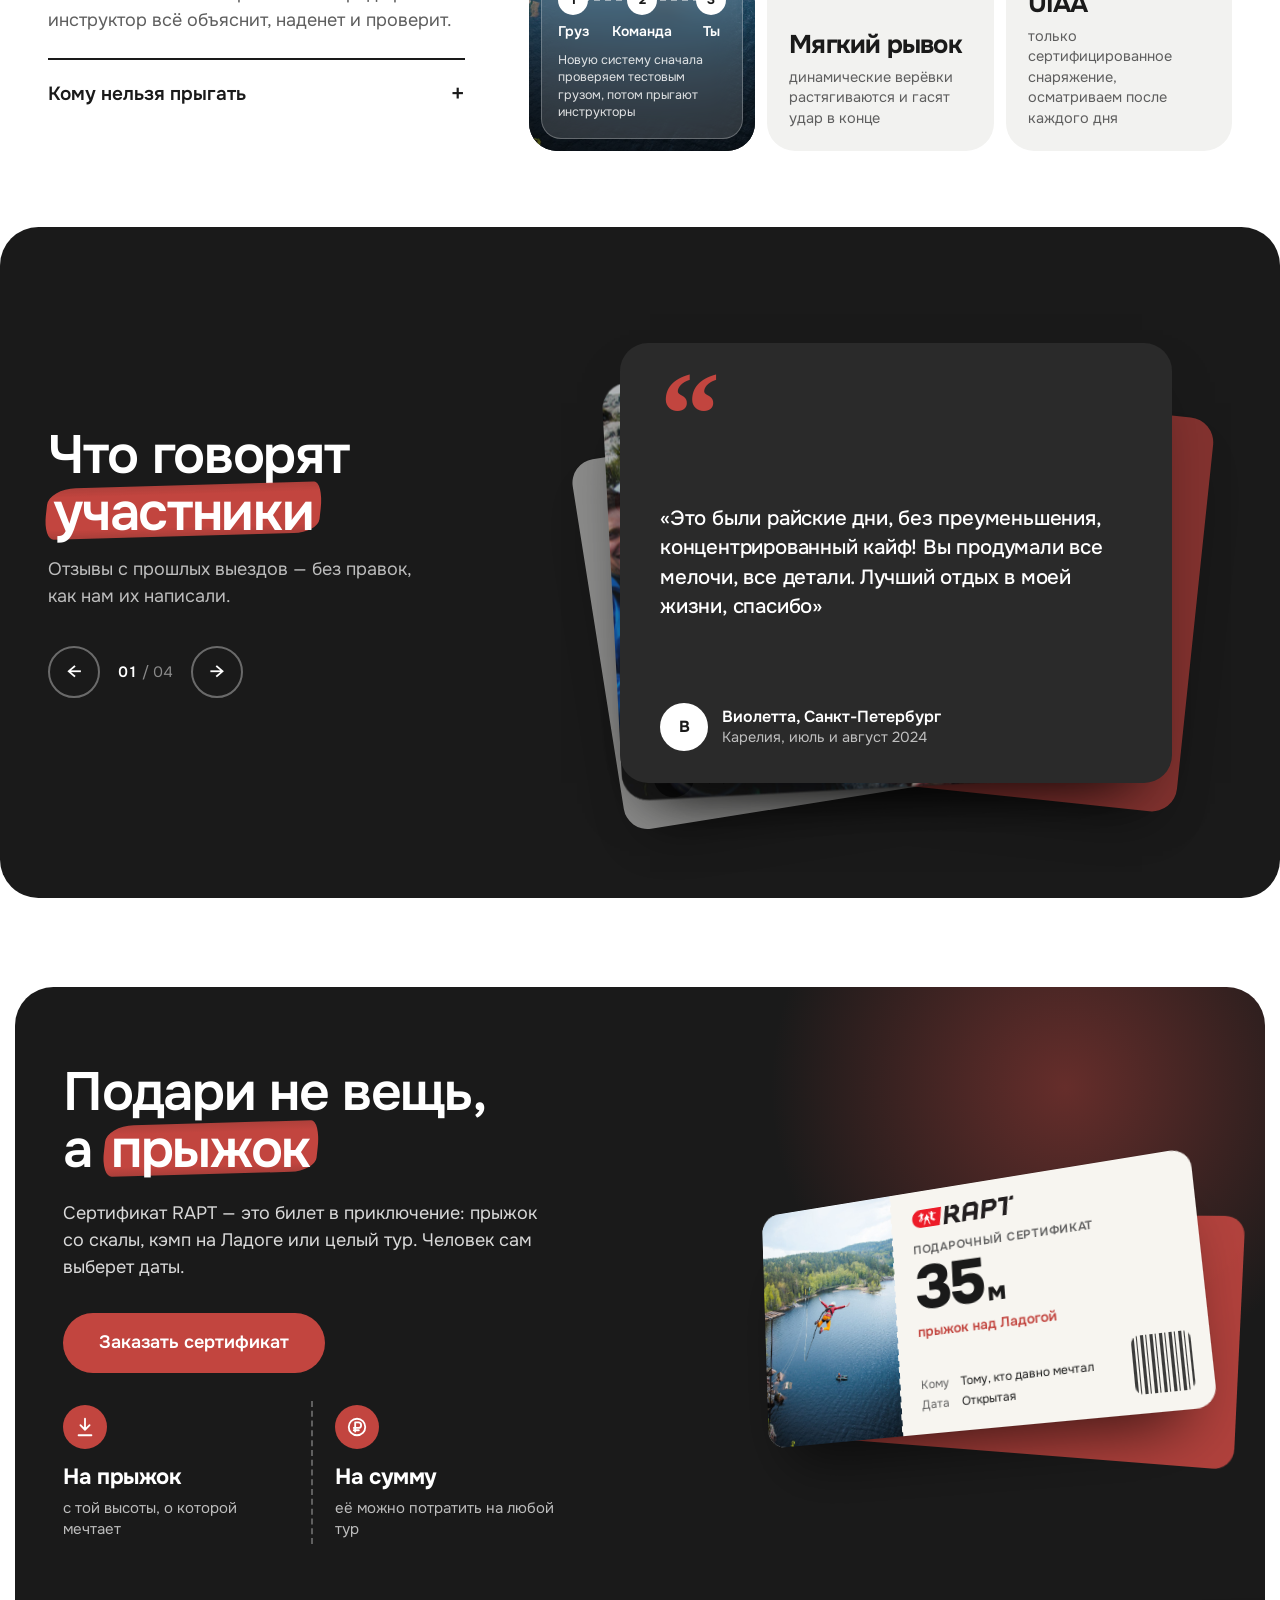
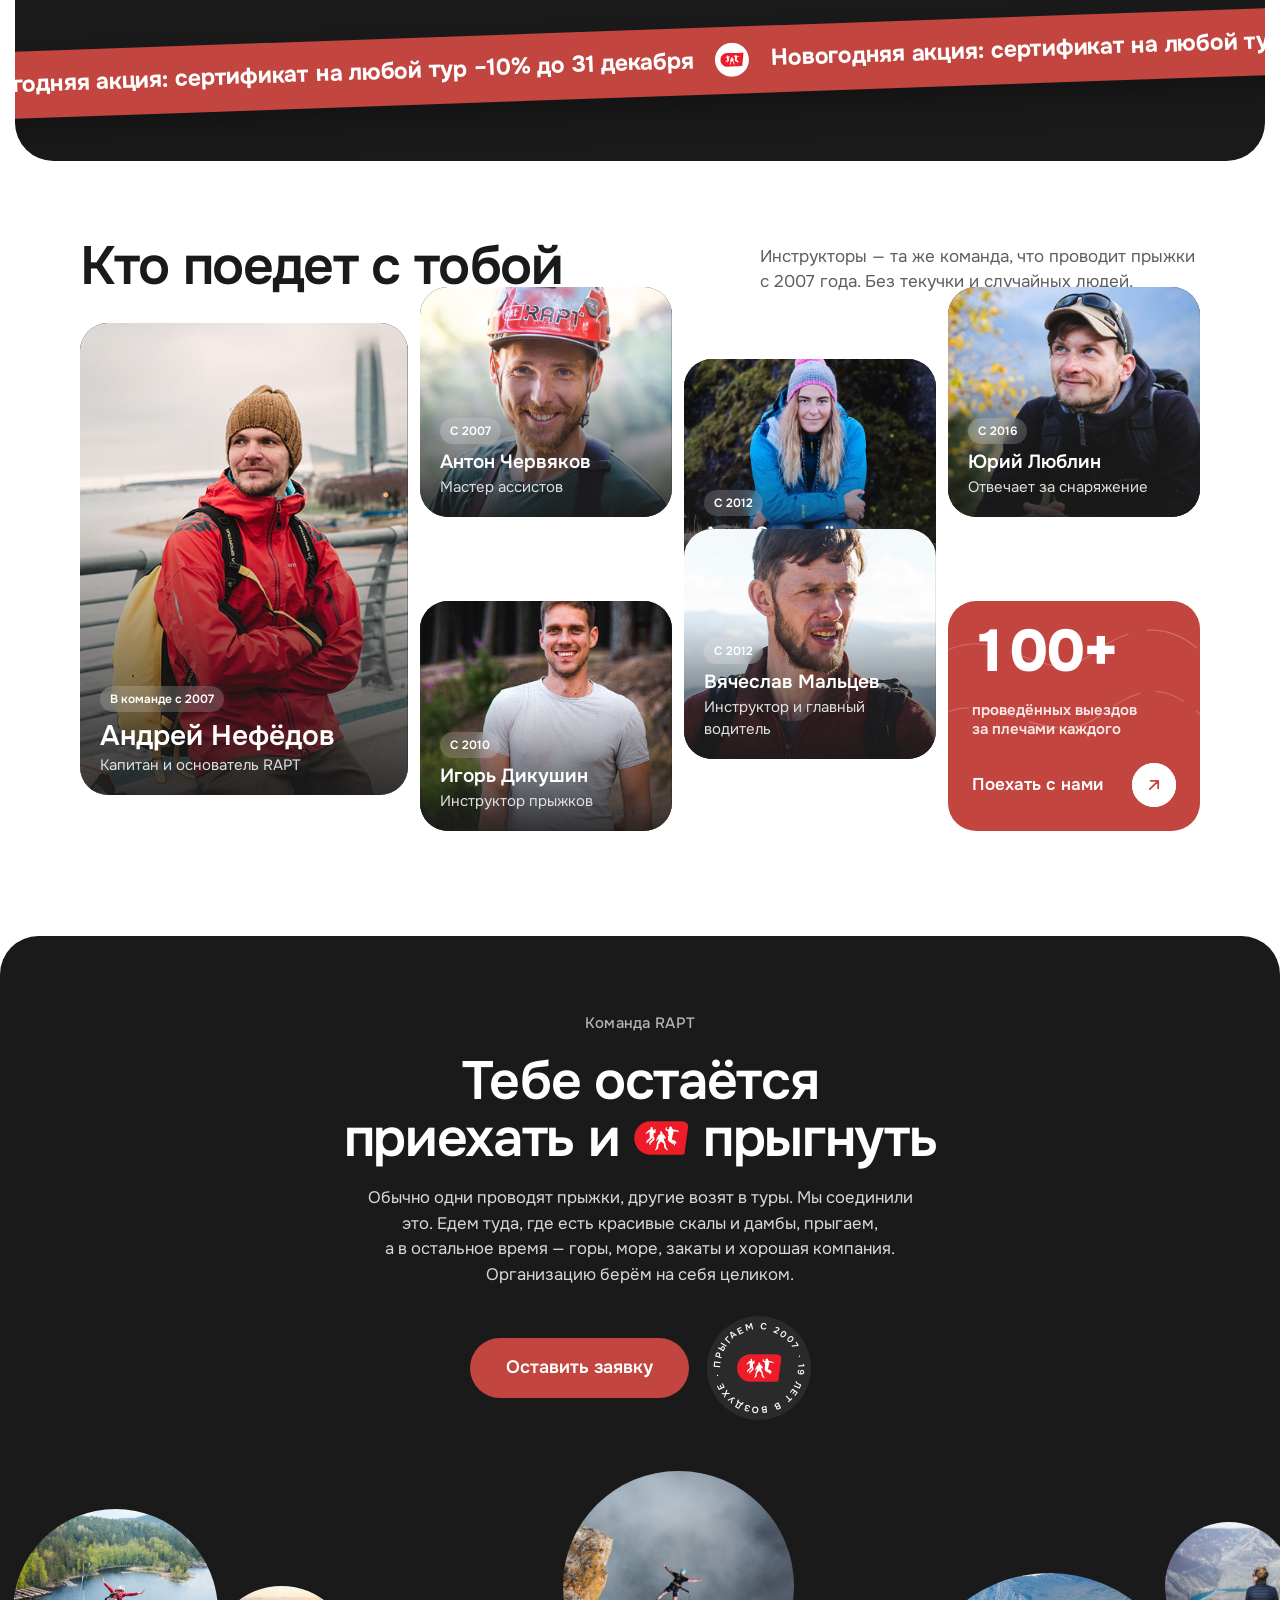
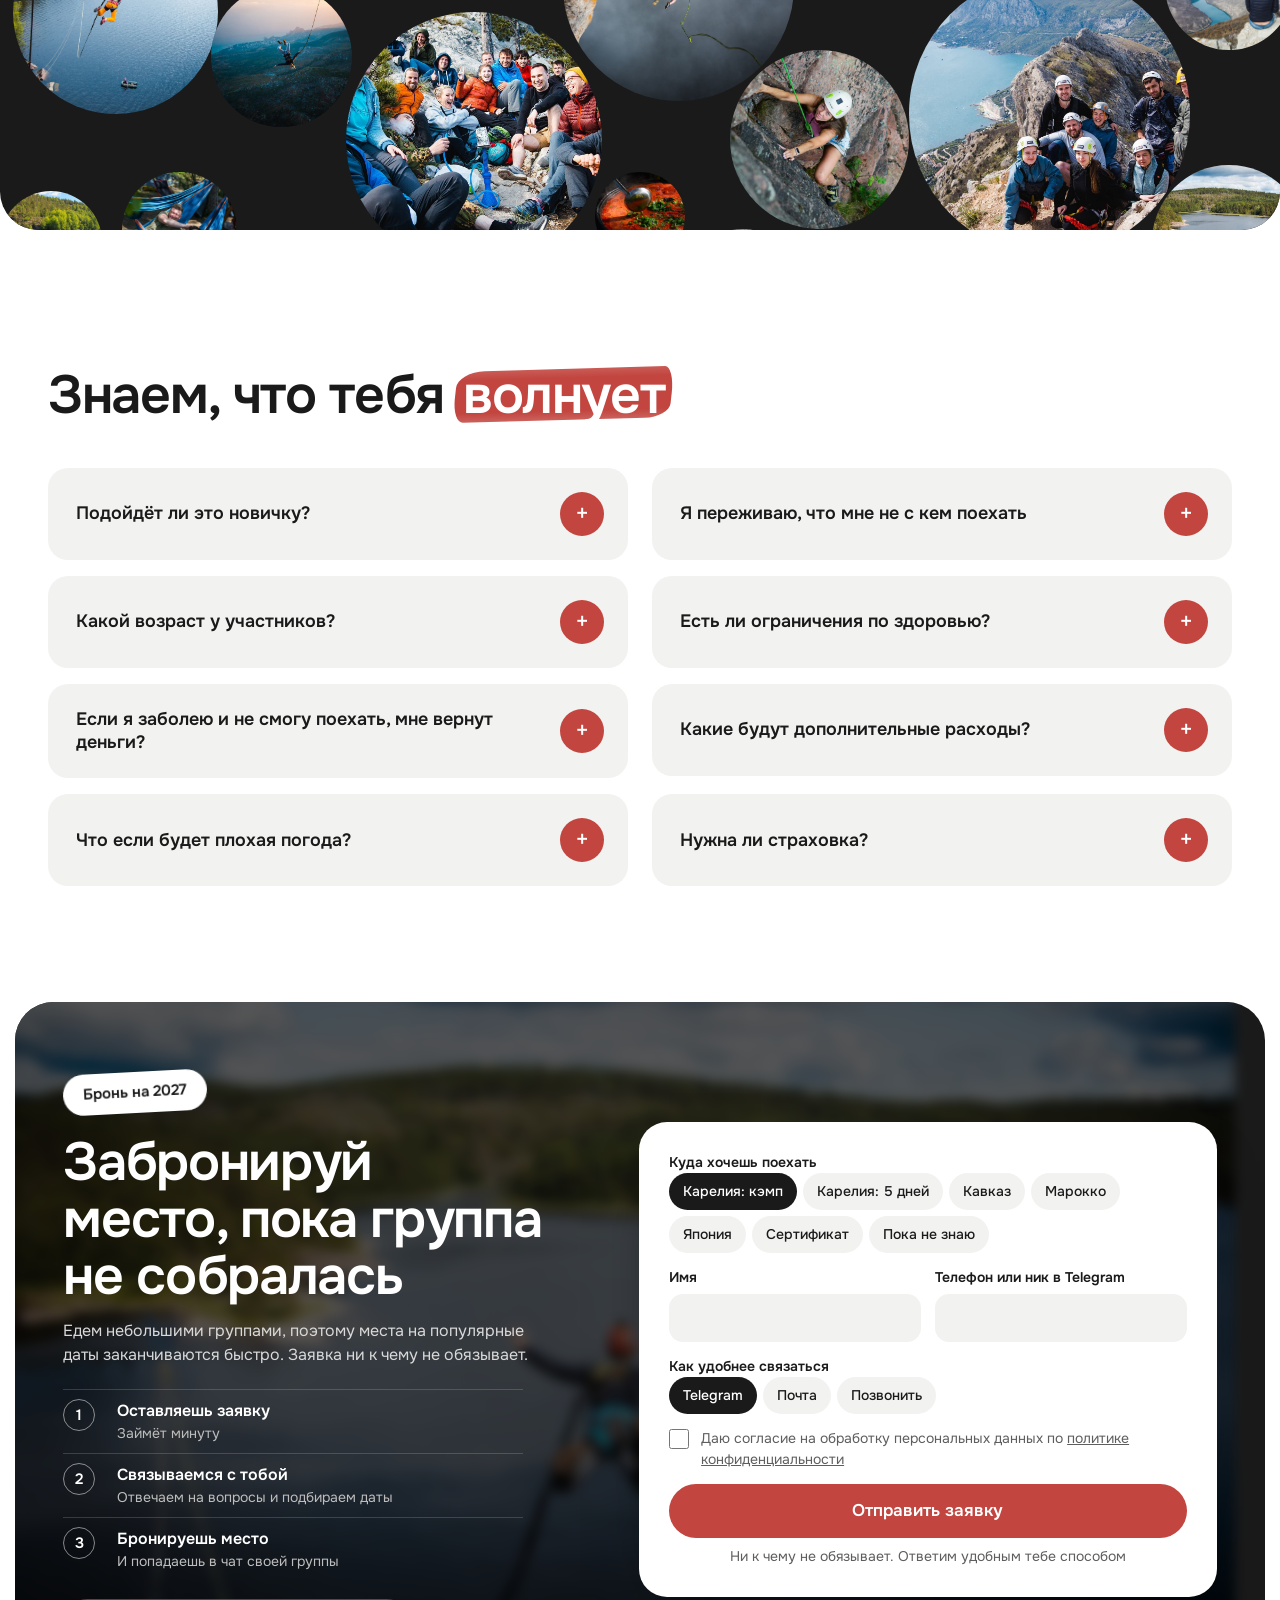
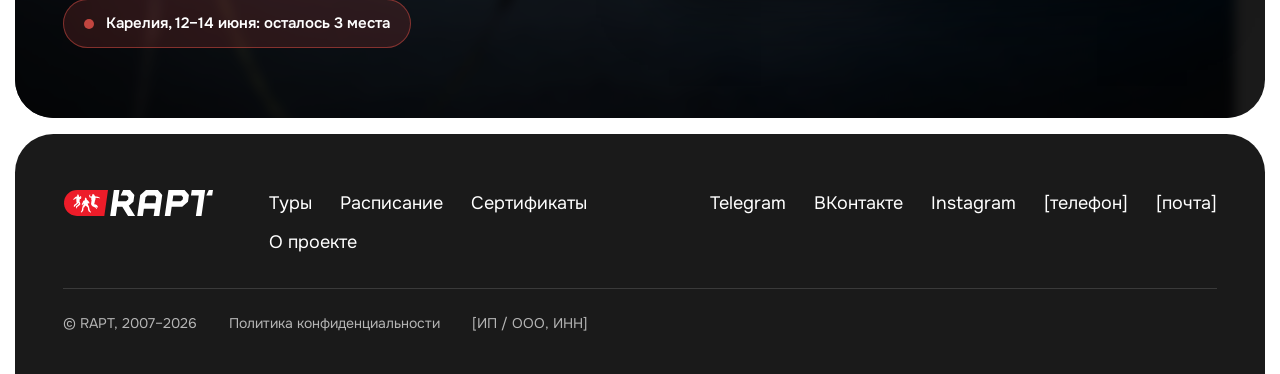
==== commit a0783ee4: "FAQ: ссылка на блок «Про прыжки» Co-Authored-By: Claude Opus 5.5 <noreply@anthropic.com>" ====
--- a/index.html
+++ b/index.html
@@ -625,7 +625,7 @@
         <details class="qa__item"><summary>Подойдёт ли&nbsp;это&nbsp;новичку?</summary><div class="qa__a"><p>Да. Опыт не&nbsp;нужен: инструктор всё объяснит, наденет и&nbsp;проверит снаряжение.</p></div></details>
         <details class="qa__item"><summary>Я&nbsp;переживаю, что&nbsp;мне не&nbsp;с&nbsp;кем поехать</summary><div class="qa__a"><p>Многие едут одни&nbsp;— и&nbsp;это&nbsp;нормально. До&nbsp;старта добавим тебя в&nbsp;общий чат группы, чтобы познакомиться заранее. На&nbsp;месте компания складывается в&nbsp;первый же&nbsp;вечер.</p></div></details>
         <details class="qa__item"><summary>Какой возраст у&nbsp;участников?</summary><div class="qa__a"><p>Чаще всего 20–40 лет, но&nbsp;возраст не&nbsp;главное. Главное&nbsp;— желание приключений.</p></div></details>
-        <details class="qa__item"><summary>Есть ли&nbsp;ограничения по&nbsp;здоровью?</summary><div class="qa__a"><p>Для&nbsp;прыжков есть противопоказания: проблемы со&nbsp;спиной и&nbsp;сердцем, недавние операции, беременность и&nbsp;другие. Полный список&nbsp;— в&nbsp;блоке «Как&nbsp;устроены прыжки». Ограничение по&nbsp;весу: [уточнить].</p></div></details>
+        <details class="qa__item"><summary>Есть ли&nbsp;ограничения по&nbsp;здоровью?</summary><div class="qa__a"><p>Для&nbsp;прыжков есть противопоказания: проблемы со&nbsp;спиной и&nbsp;сердцем, недавние операции, беременность и&nbsp;другие. Полный список&nbsp;— в&nbsp;блоке «Про прыжки». Ограничение по&nbsp;весу: [уточнить].</p></div></details>
         <details class="qa__item"><summary>Если я&nbsp;заболею и&nbsp;не&nbsp;смогу поехать, мне вернут деньги?</summary><div class="qa__a"><p>[Условия возврата&nbsp;— уточнить.] Если не&nbsp;получается поехать, напиши нам как&nbsp;можно раньше: поможем перенести участие на&nbsp;другие даты или&nbsp;передать место другу.</p></div></details>
         <details class="qa__item"><summary>Какие будут дополнительные расходы?</summary><div class="qa__a"><p>Всё, что&nbsp;входит и&nbsp;не&nbsp;входит в&nbsp;стоимость, расписано на&nbsp;странице каждого тура. Обычно сверху&nbsp;— дорога до&nbsp;точки старта и&nbsp;личные траты.</p></div></details>
         <details class="qa__item"><summary>Что&nbsp;если будет плохая погода?</summary><div class="qa__a"><p>Безопасность важнее расписания: в&nbsp;непогоду прыжки переносим на&nbsp;другой день. Программу планируем с&nbsp;запасом, чтобы успеть всё.</p></div></details>
